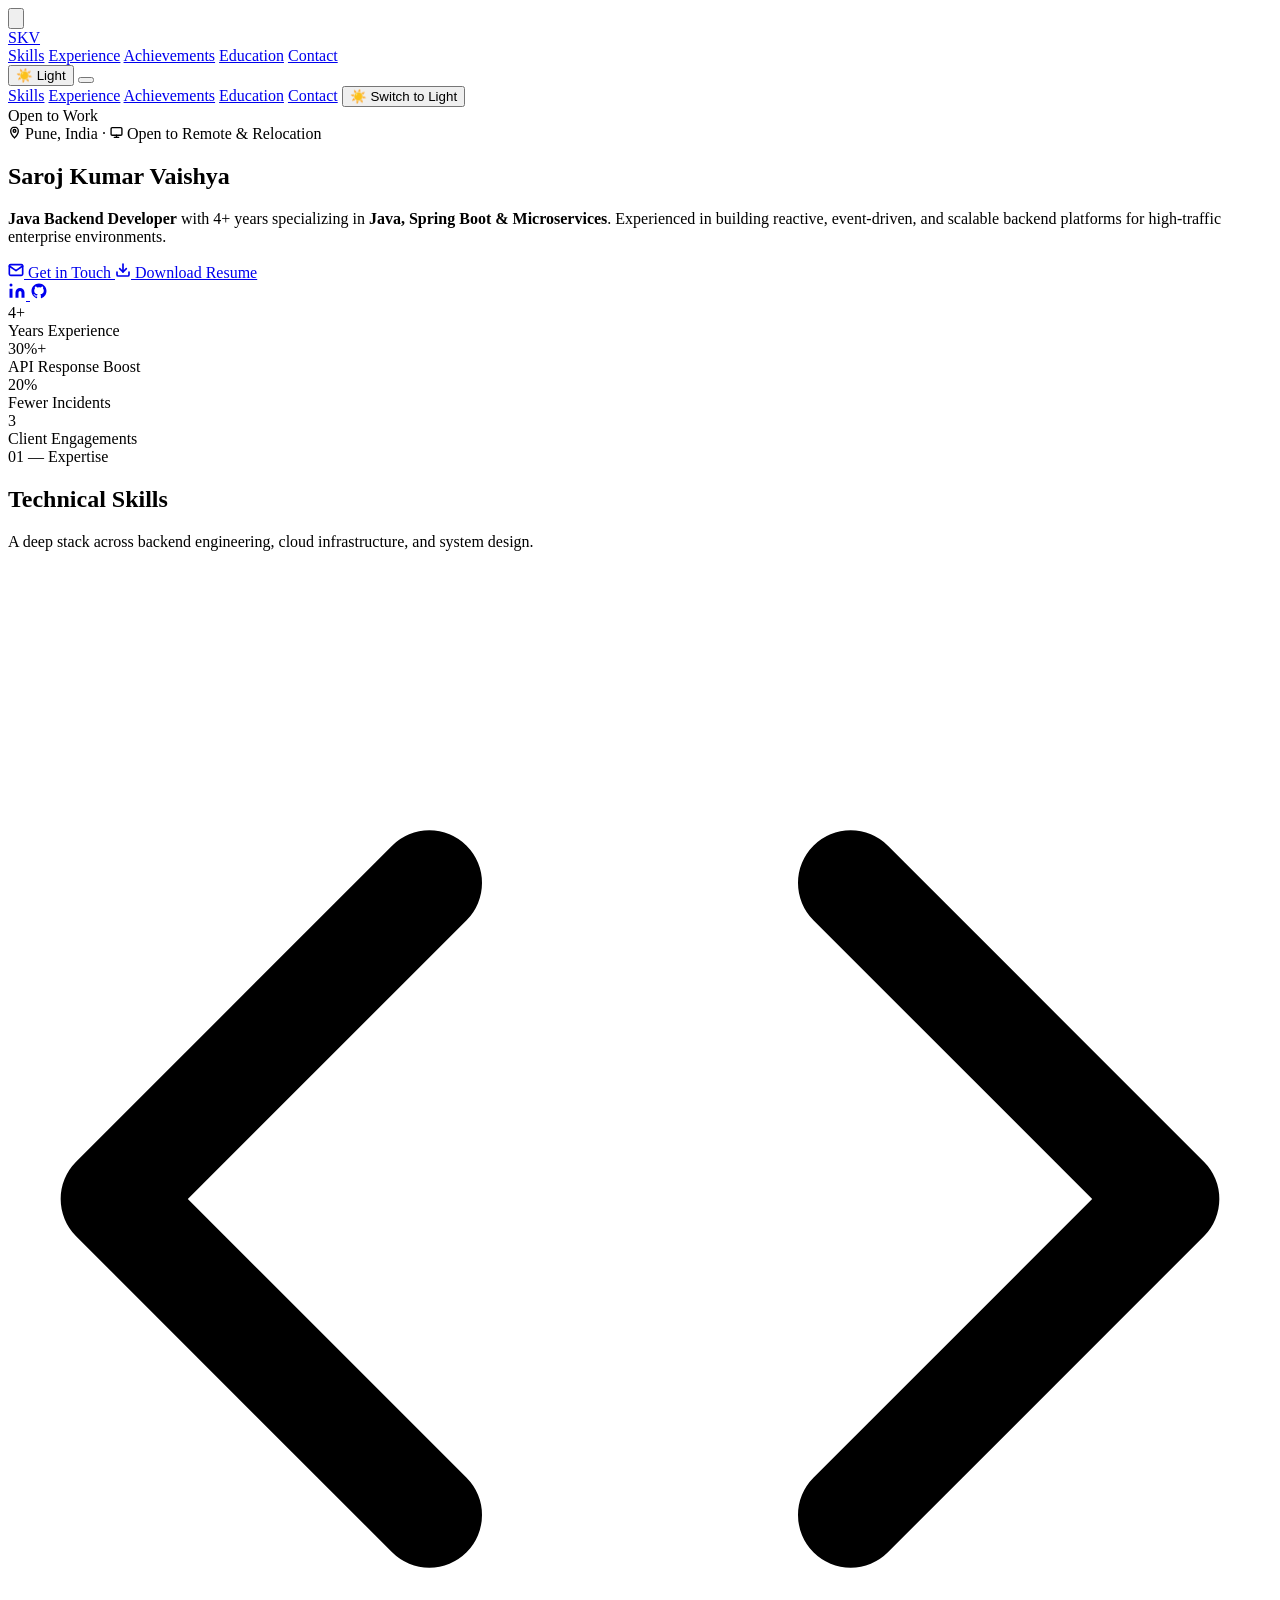
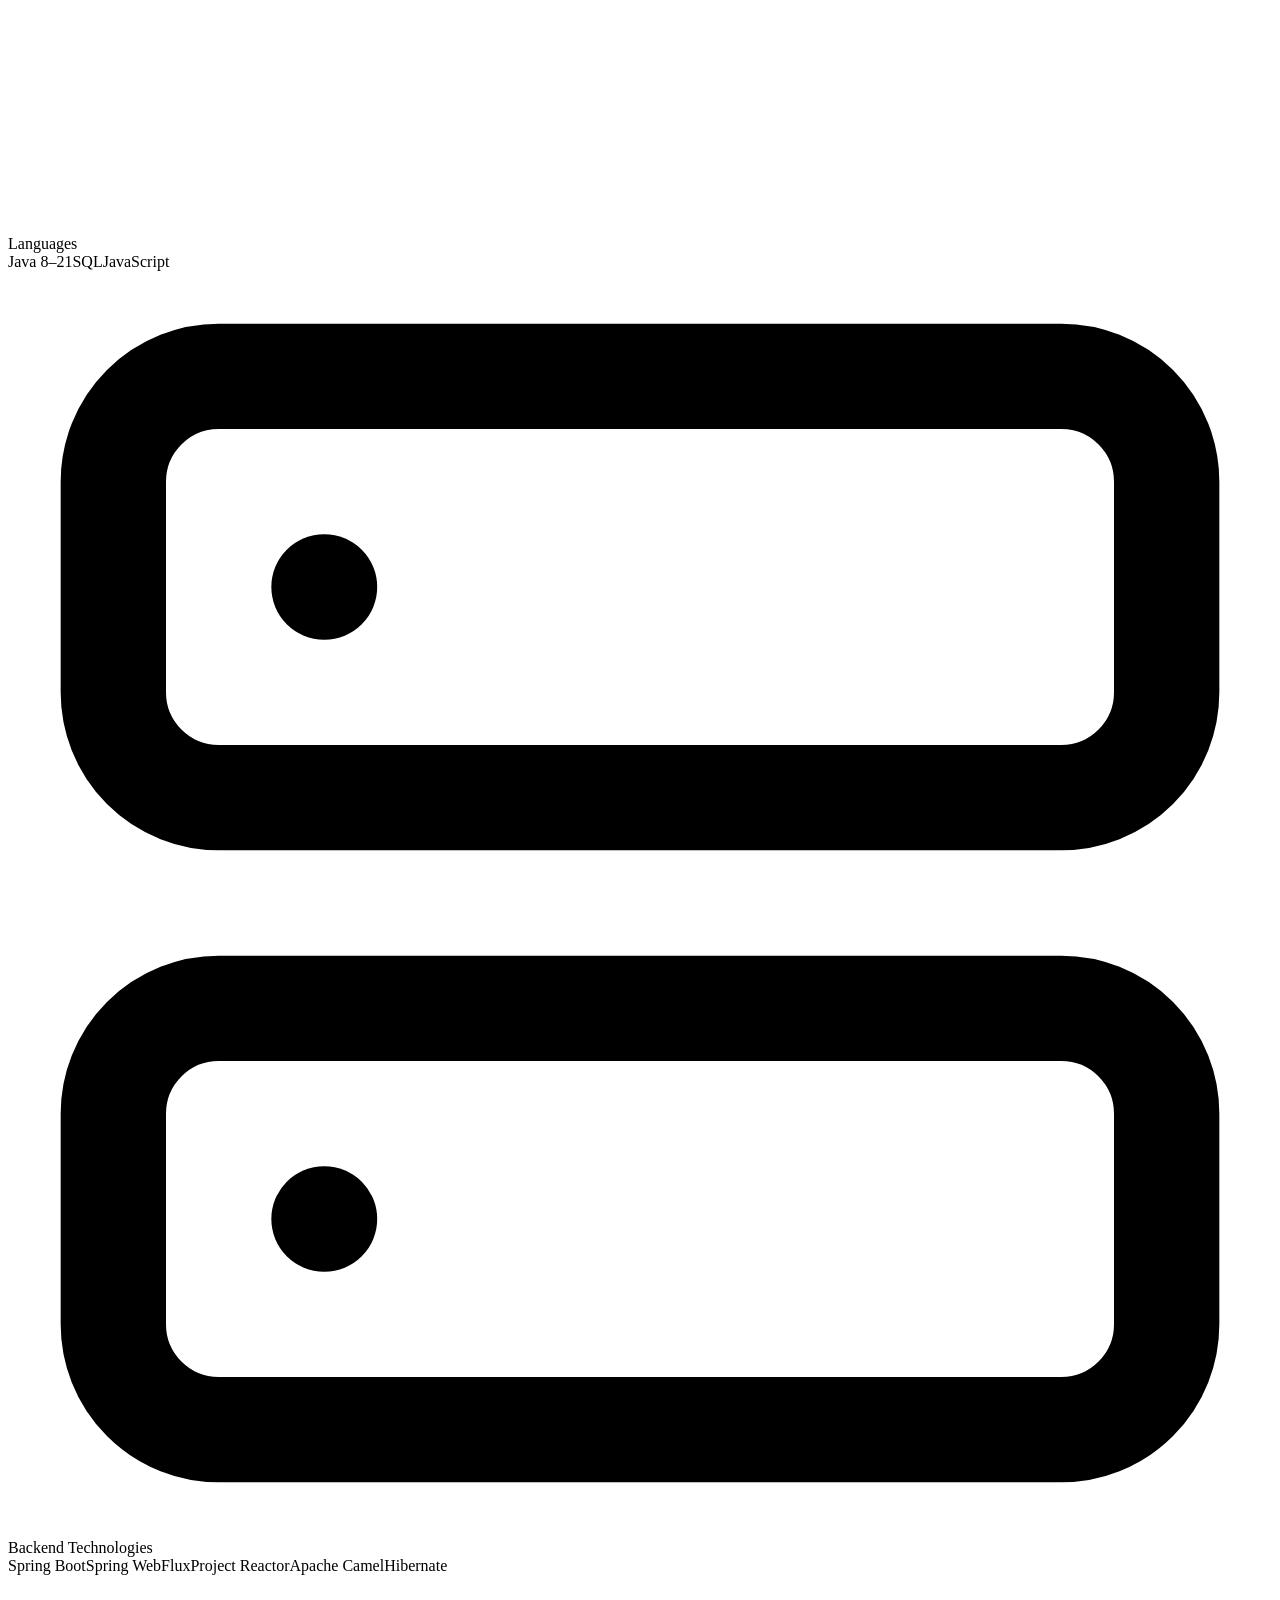
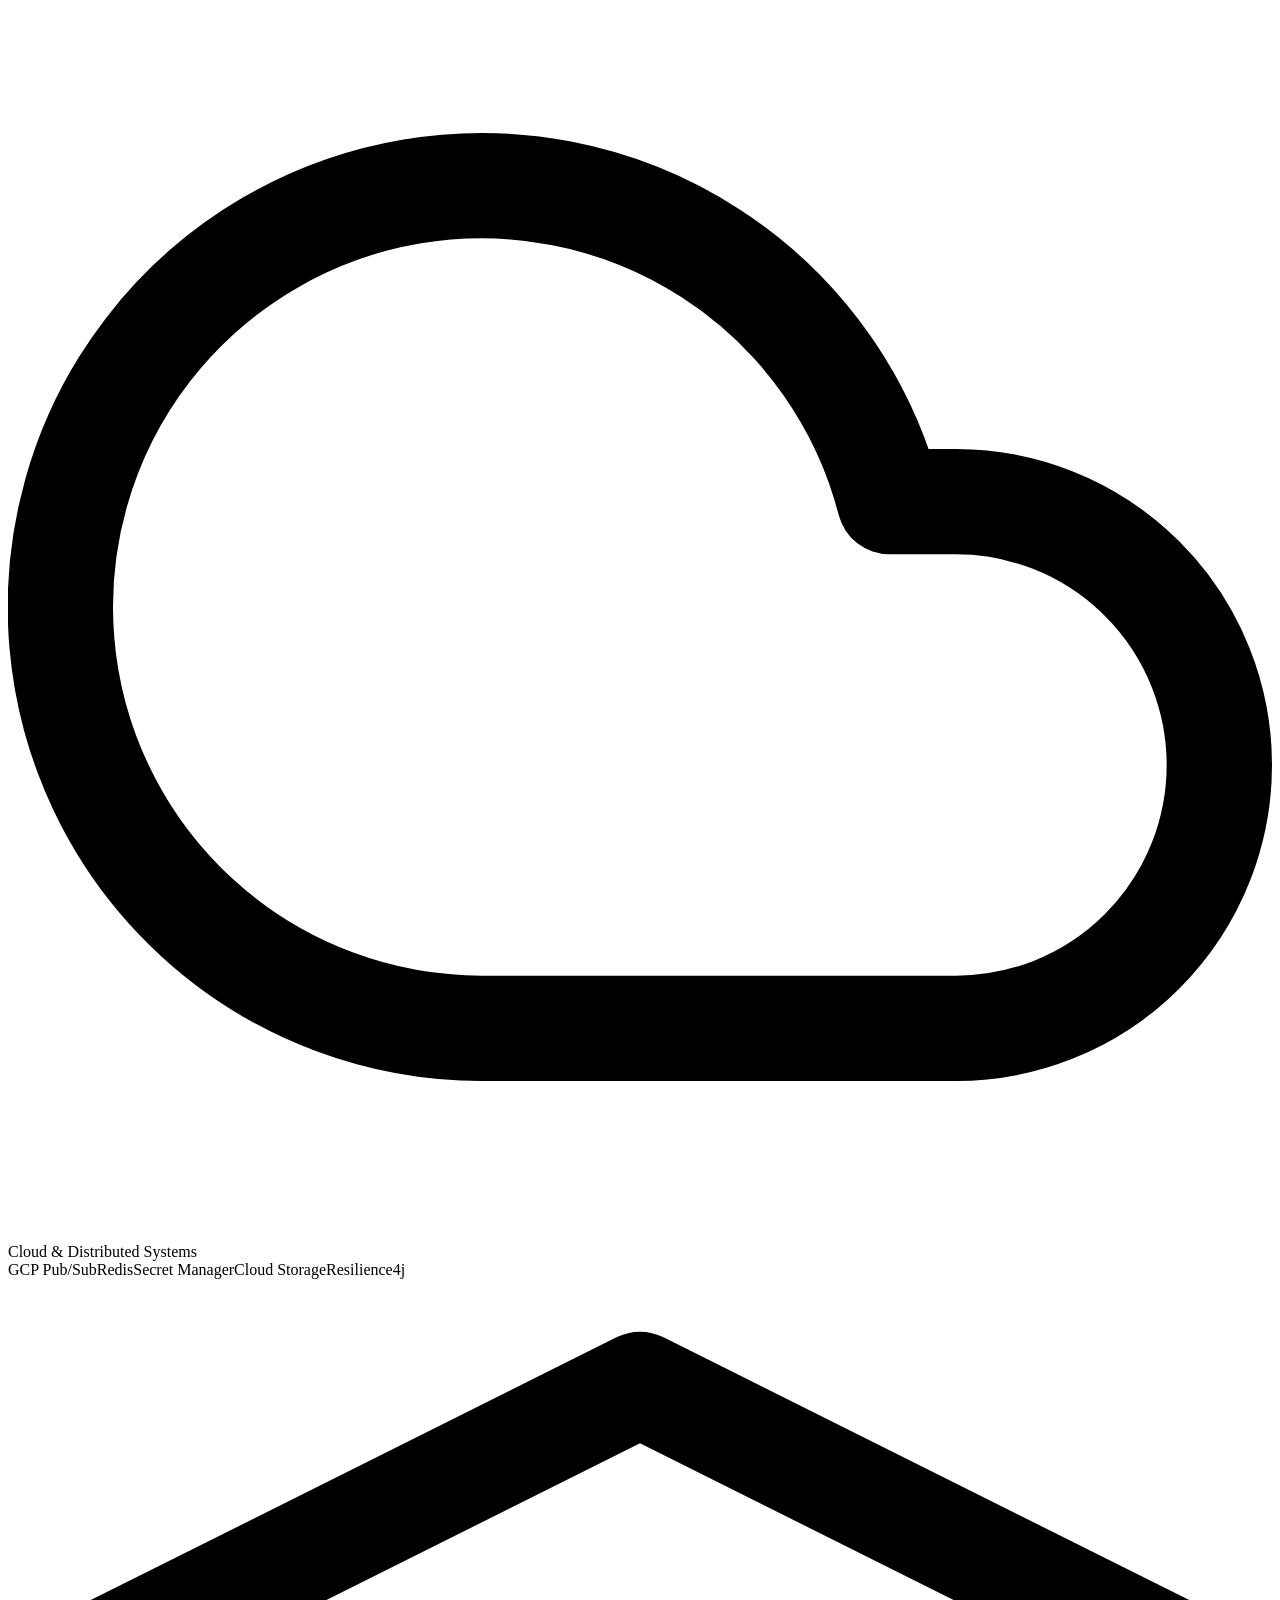
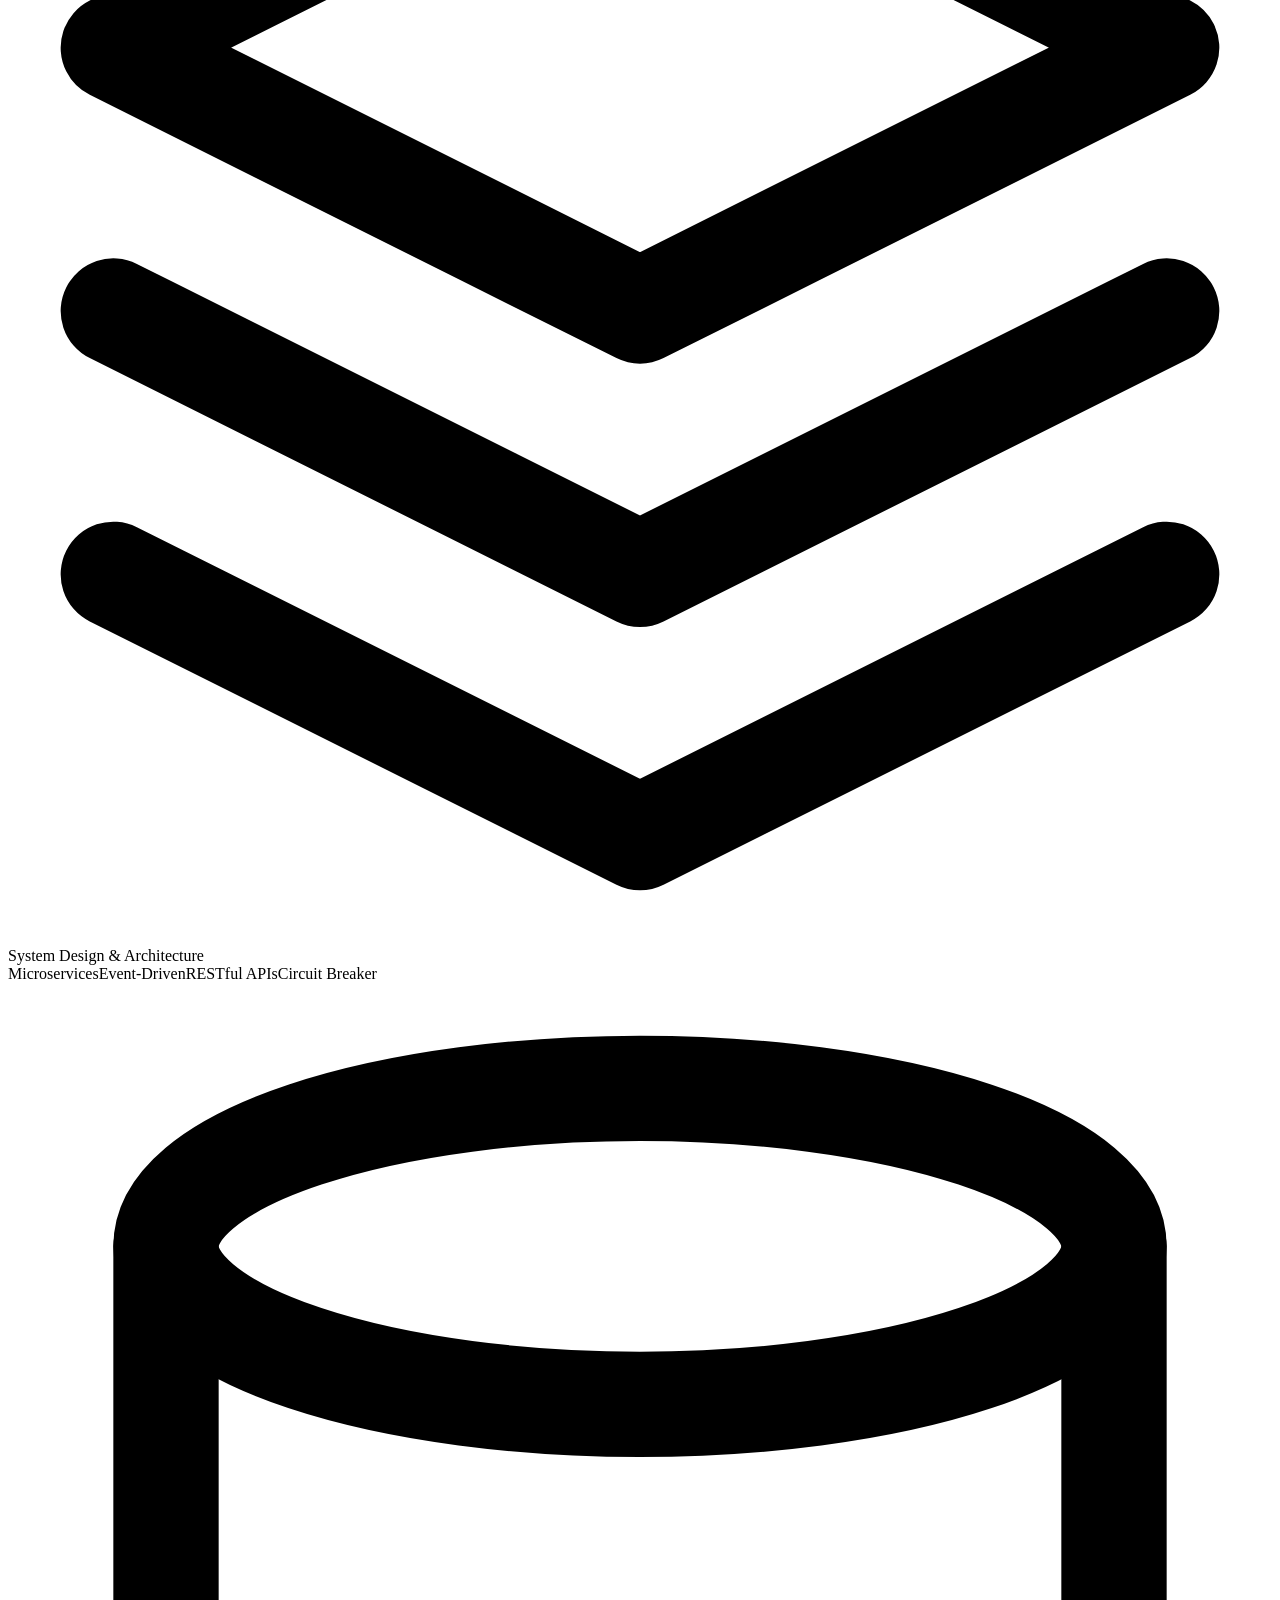
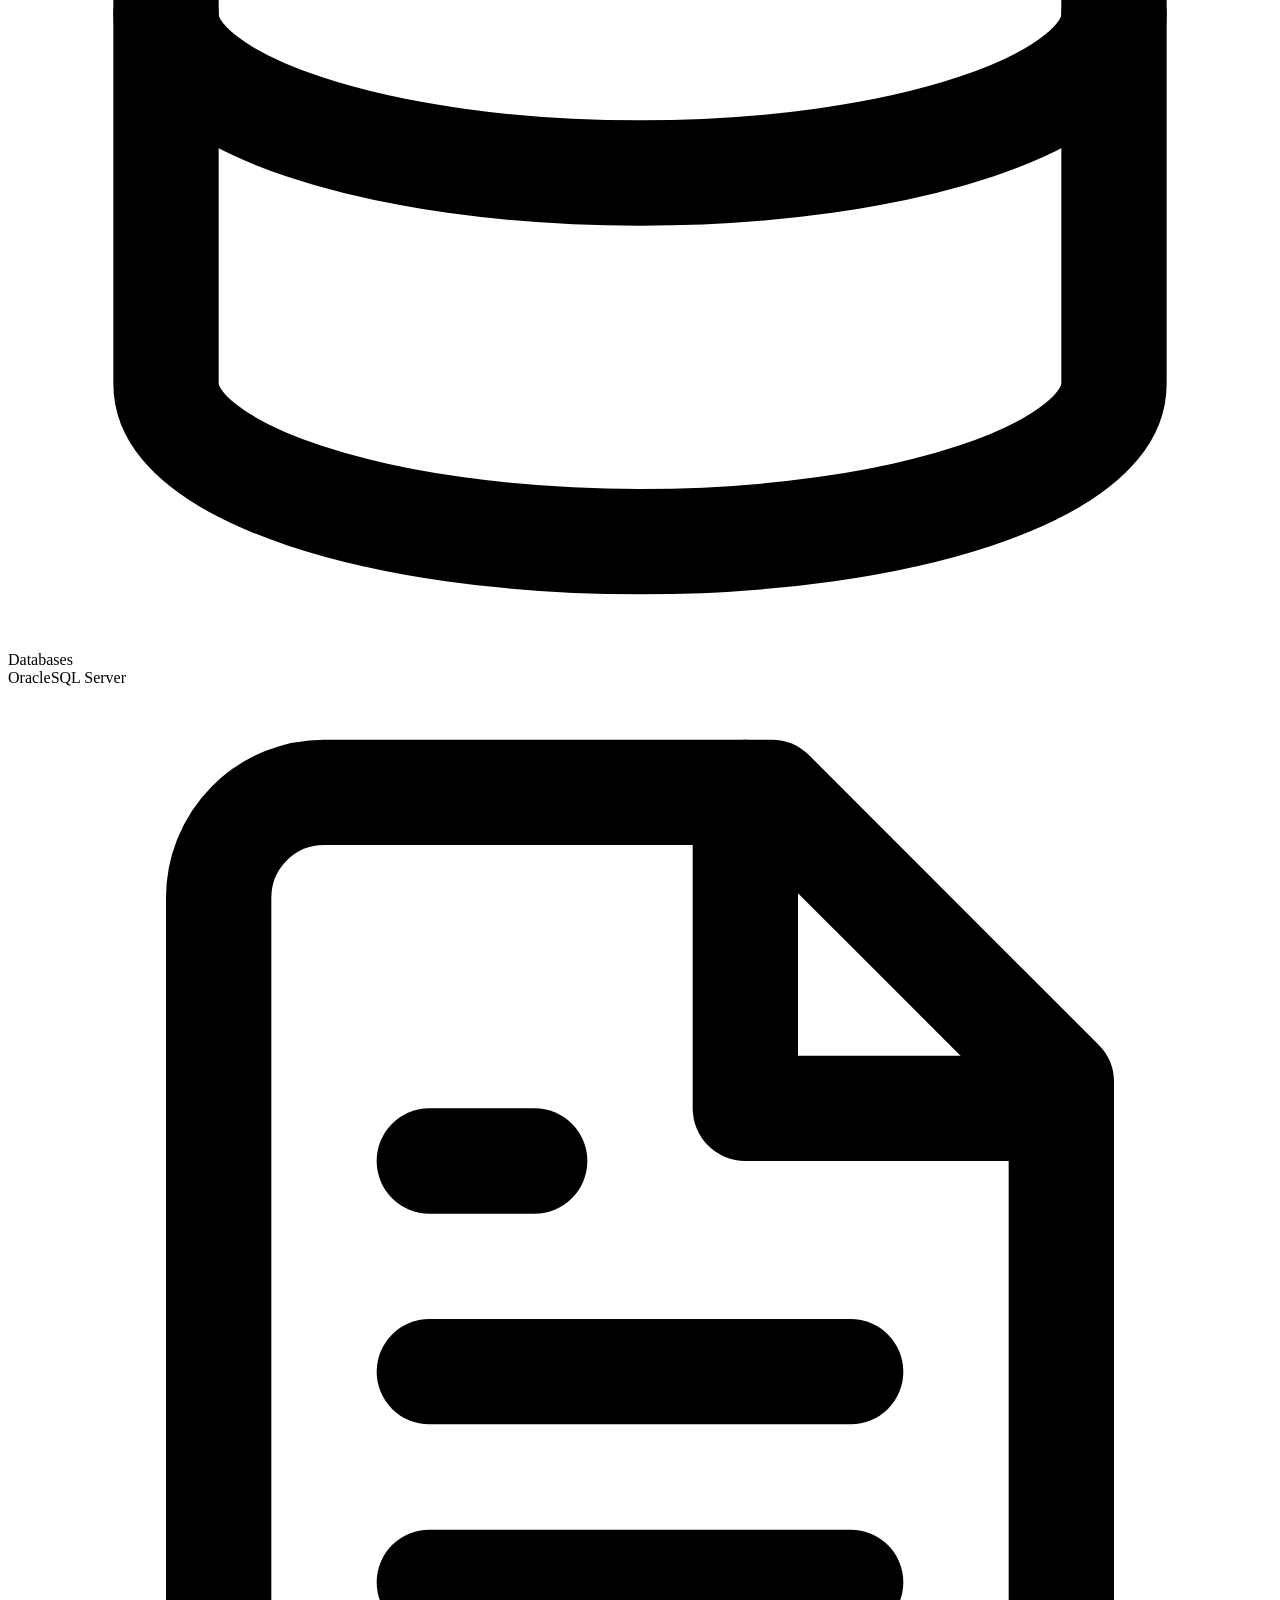
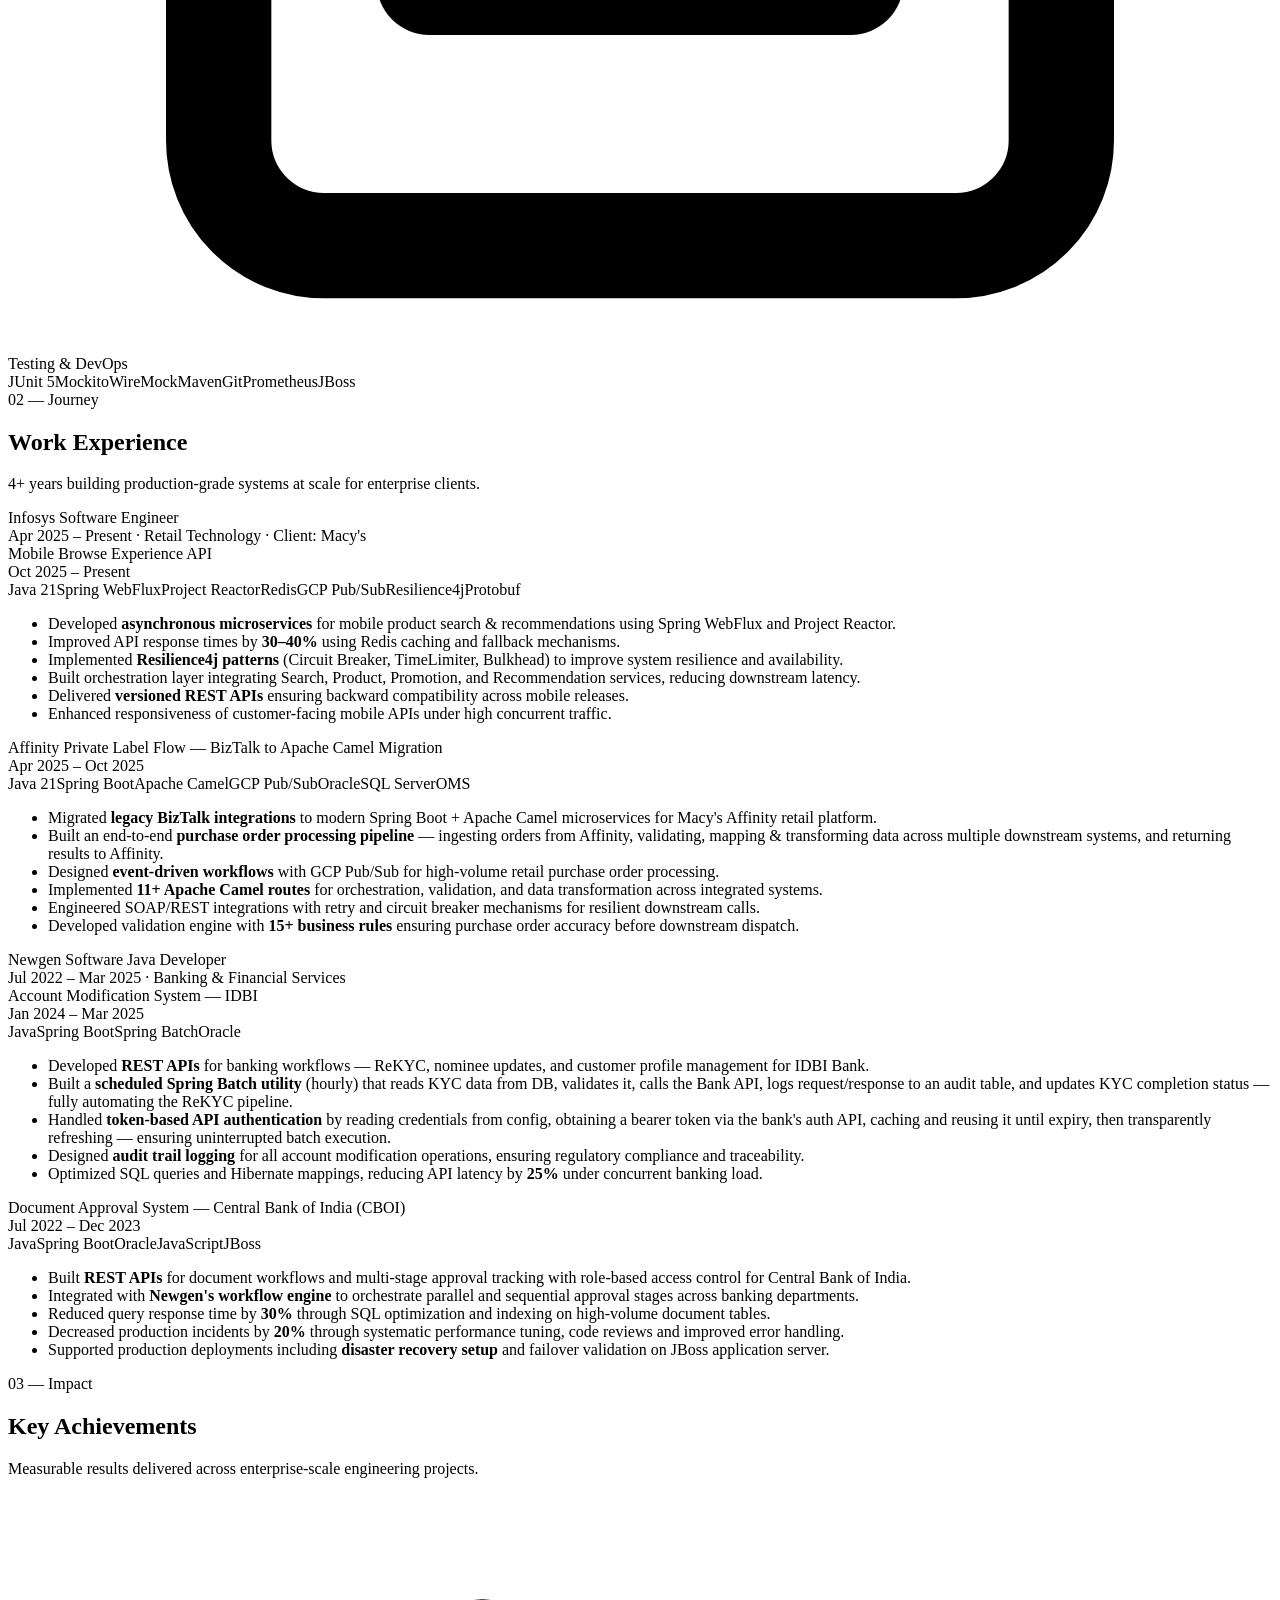
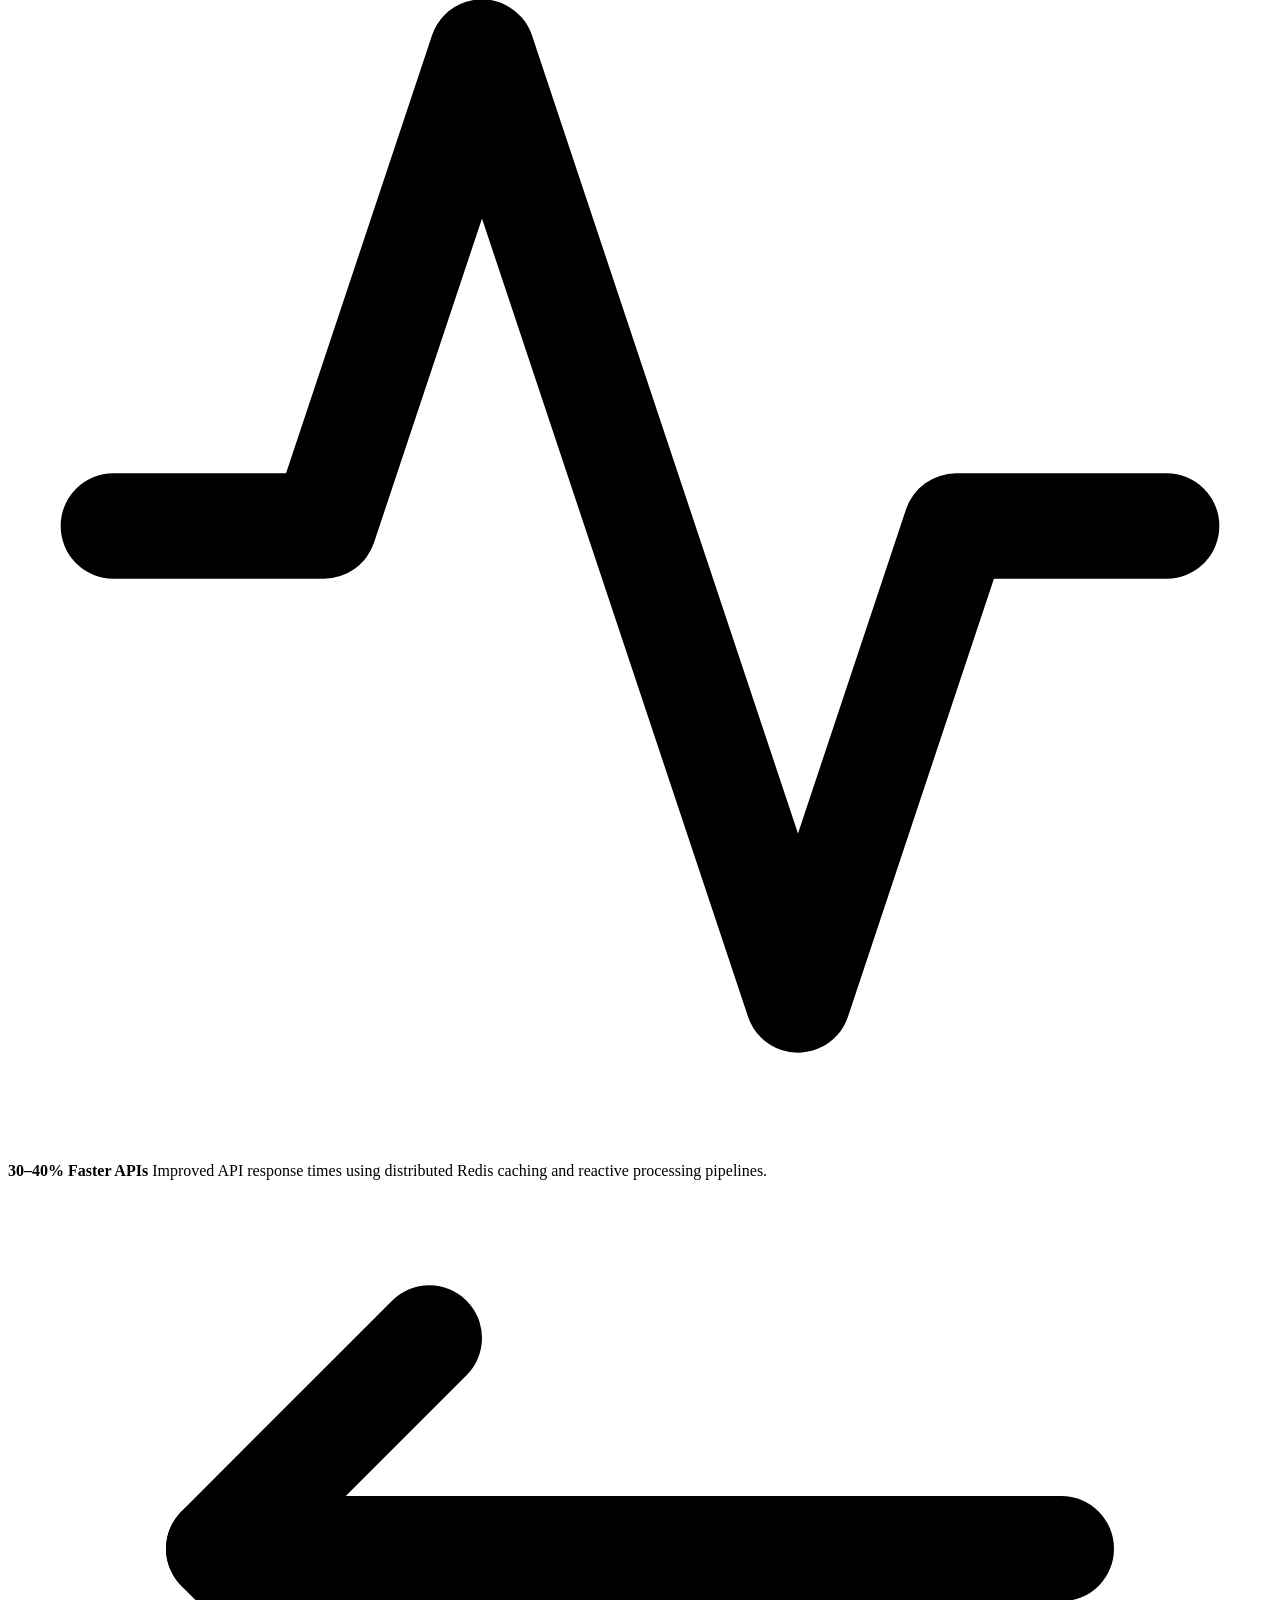
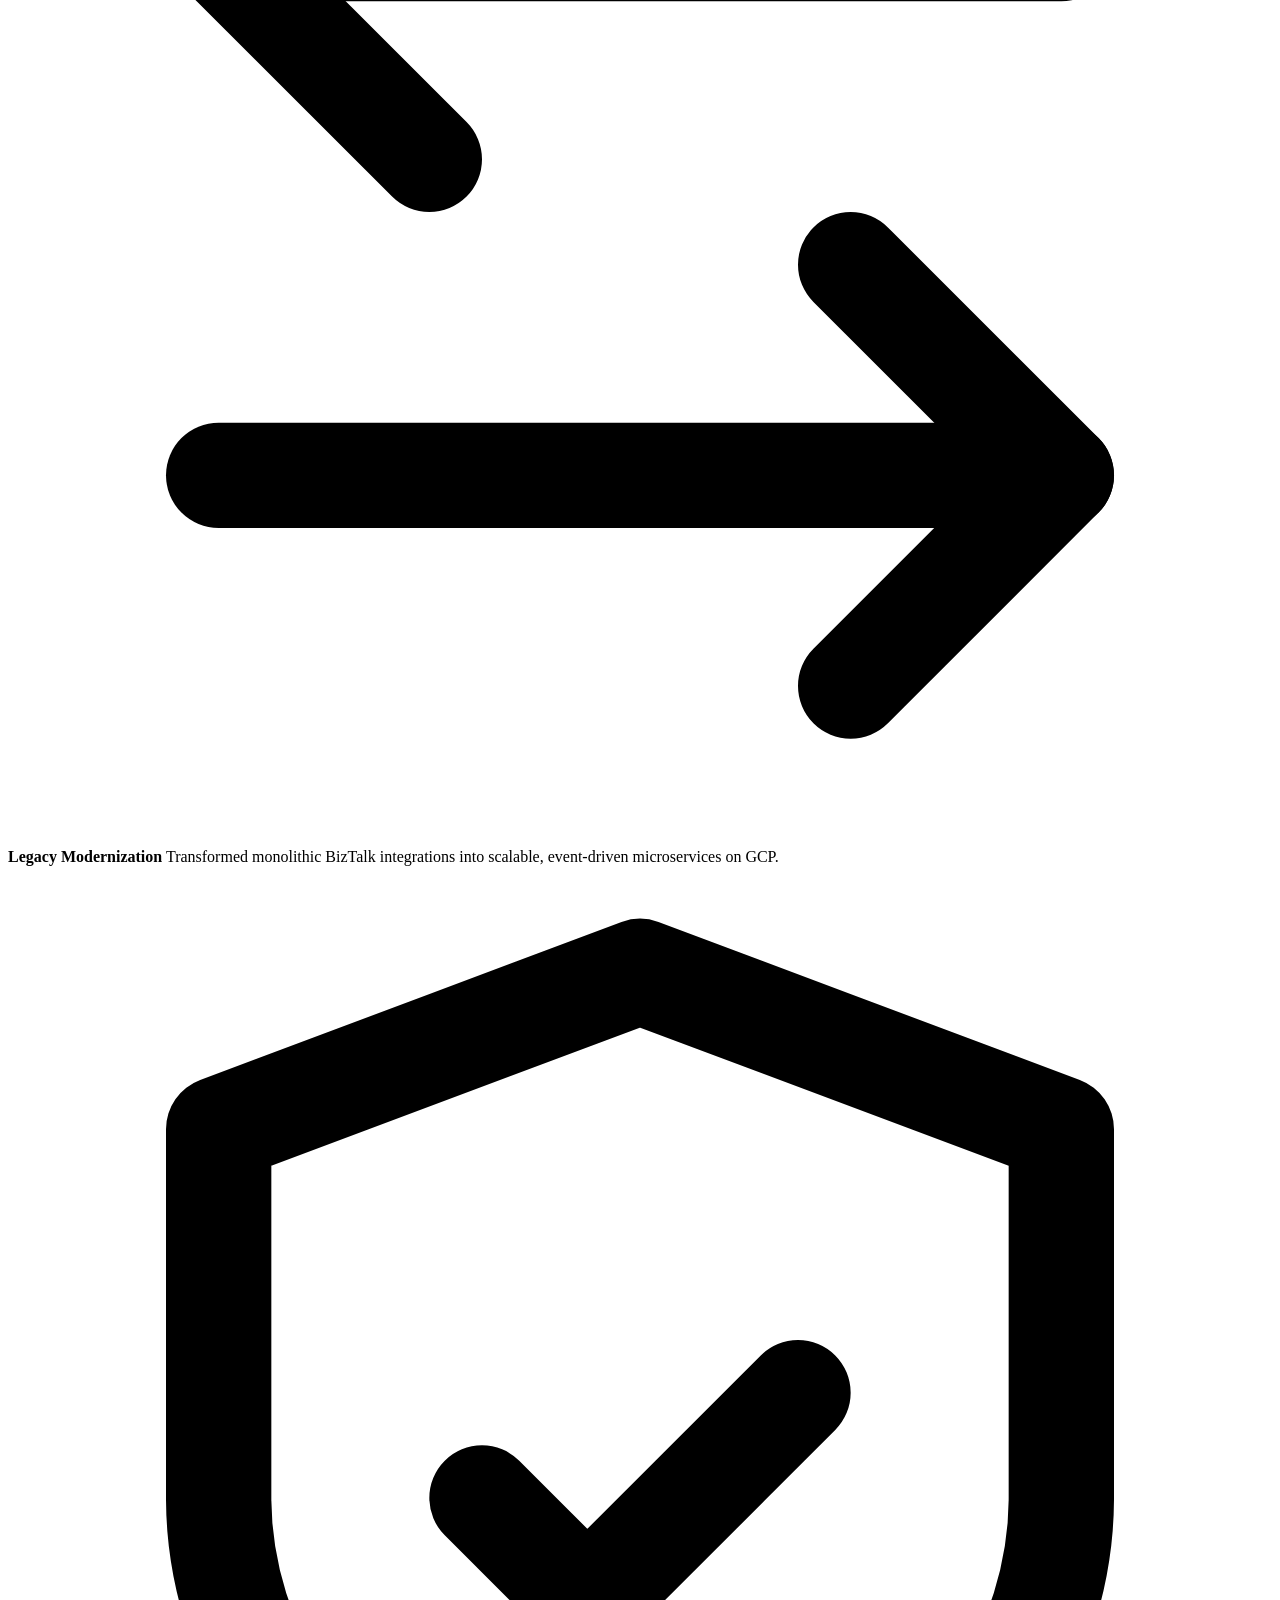
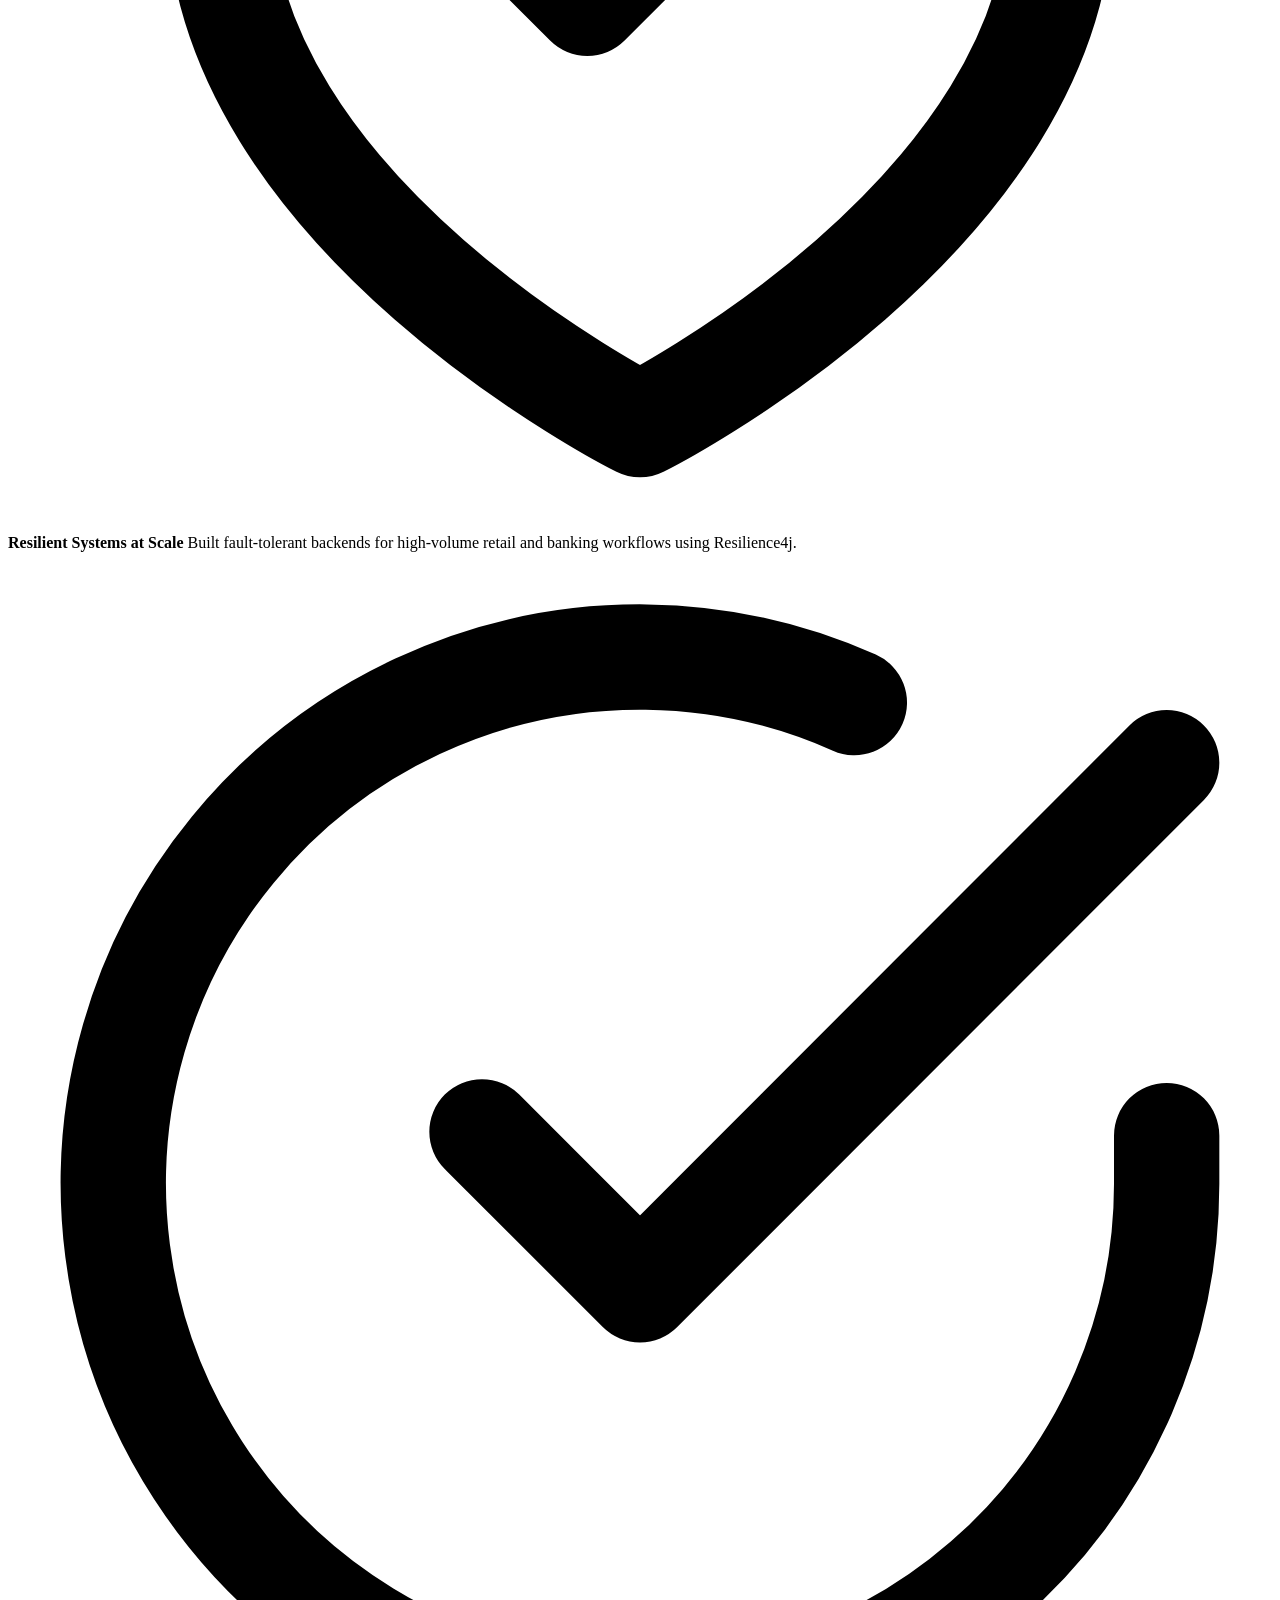
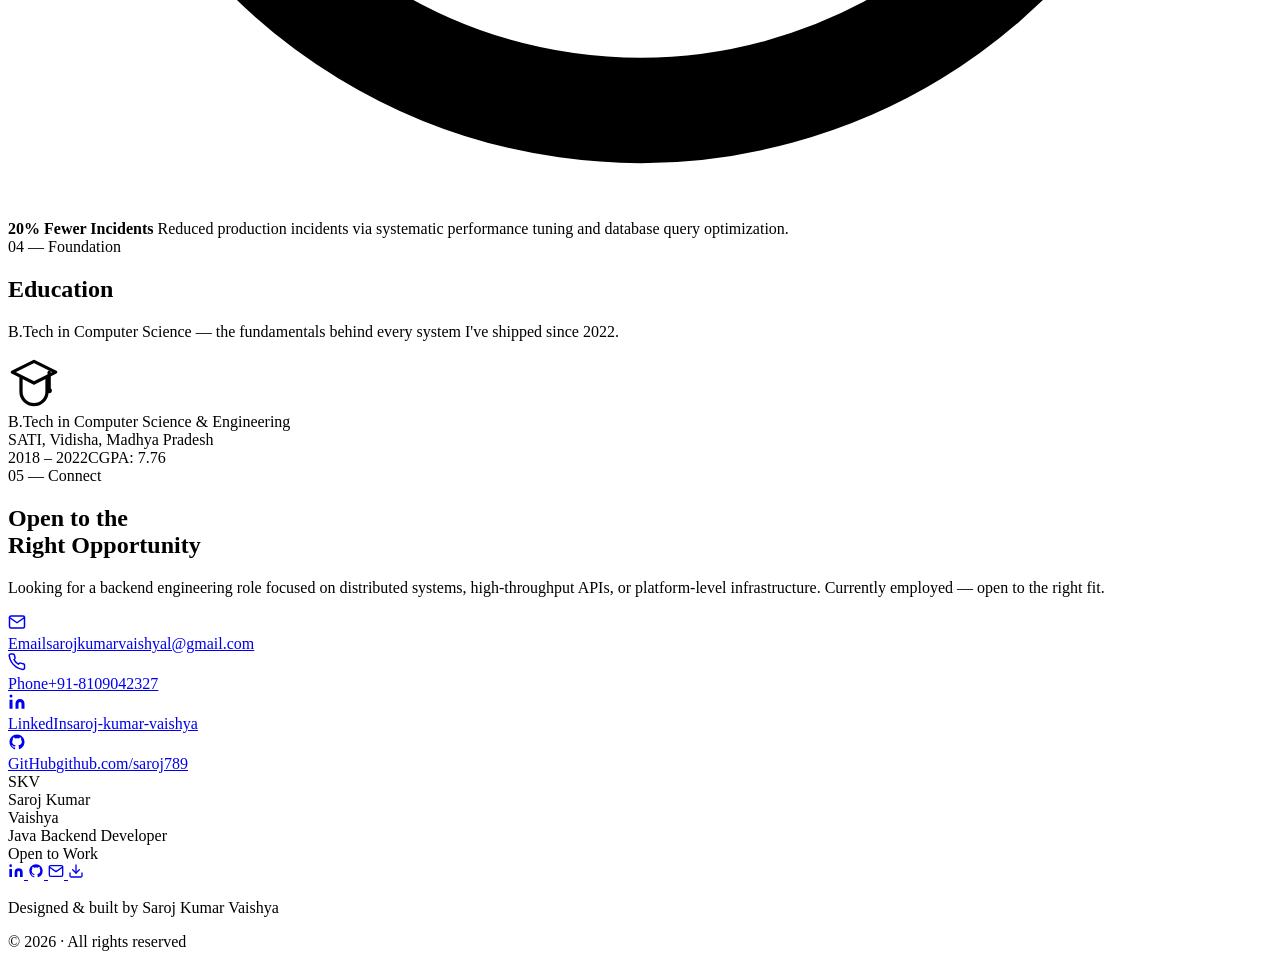
==== index.html @ 51f92cd8 "only required changes" ====
<!DOCTYPE html>
<html lang="en" data-theme="dark">

<head>
  <meta charset="UTF-8">
  <meta name="viewport" content="width=device-width, initial-scale=1.0">
  <title>Saroj Kumar Vaishya | Java Backend Developer — India</title>
  <meta name="description"
    content="Saroj Kumar Vaishya — Java Backend Developer with 4+ years in Java, Spring Boot & Microservices. Experienced in building reactive, event-driven, and scalable backend platforms for enterprise environments.">
  <meta name="author" content="Saroj Kumar Vaishya">
  <meta name="robots" content="index, follow">
  <meta name="keywords"
    content="Java Developer, Spring Boot, Microservices, Backend Engineer, India, Pune, Spring WebFlux, Apache Camel, GCP">
  <meta name="theme-color" content="#6c63ff" media="(prefers-color-scheme: dark)">
  <meta name="theme-color" content="#5b52e8" media="(prefers-color-scheme: light)">
  <link rel="canonical" href="https://saroj789.github.io/portfolio/">
  <!-- Open Graph -->
  <meta property="og:type" content="website">
  <meta property="og:url" content="https://saroj789.github.io/portfolio/">
  <meta property="og:title" content="Saroj Kumar Vaishya | Java Backend Developer">
  <meta property="og:description"
    content="Java Backend Developer with 4+ years in Java, Spring Boot & Microservices. Experienced in building reactive, event-driven, and scalable backend platforms for enterprise environments.">
  <meta property="og:image" content="https://saroj789.github.io/portfolio/og-image.png">
  <meta property="og:image:width" content="1200">
  <meta property="og:image:height" content="630">
  <meta property="og:image:alt" content="Saroj Kumar Vaishya — Java Backend Developer Portfolio">
  <meta property="og:image:type" content="image/png">
  <meta property="og:locale" content="en_US">
  <meta property="og:site_name" content="Saroj Kumar Vaishya">
  <!-- Twitter Card -->
  <meta name="twitter:card" content="summary_large_image">
  <meta name="twitter:title" content="Saroj Kumar Vaishya | Java Backend Developer">
  <meta name="twitter:description"
    content="Java Backend Developer with 4+ years in Java, Spring Boot & Microservices. Experienced in building reactive, event-driven, and scalable backend platforms for enterprise environments.">
  <meta name="twitter:image" content="https://saroj789.github.io/portfolio/og-image.png">
  <meta name="twitter:image:alt" content="Saroj Kumar Vaishya — Java Backend Developer Portfolio">
  <meta name="twitter:creator" content="@BySaroj_X">
  <meta name="twitter:site" content="@BySaroj_X">
  <!-- JSON-LD Structured Data -->
  <script type="application/ld+json">
{
  "@context": "https://schema.org",
  "@type": "Person",
  "name": "Saroj Kumar Vaishya",
  "jobTitle": "Java Backend Developer",
  "description": "Java Backend Developer with 4+ years specializing in Java, Spring Boot & Microservices. Experienced in building reactive, event-driven, and scalable backend platforms for enterprise environments.",
  "url": "https://saroj789.github.io/portfolio/",
  "email": "sarojkumarvaishyal@gmail.com",
  "telephone": "+91-8109042327",
  "address": {
    "@type": "PostalAddress",
    "addressLocality": "Pune",
    "addressRegion": "Maharashtra",
    "addressCountry": "IN"
  },
  "knowsAbout": ["Java", "Spring Boot", "Microservices", "Apache Camel", "GCP", "Redis", "Spring WebFlux"],
  "sameAs": [
    "https://www.linkedin.com/in/saroj-kumar-vaishya/",
    "https://github.com/saroj789"
  ]
}
</script>
  <!-- favicon: drop favicon.ico + favicon.png (32x32) in this folder -->
  <link rel="icon" type="image/x-icon" href="/portfolio/favicon.ico">
  <link rel="icon" type="image/png" sizes="32x32" href="/portfolio/assets/icons/icon-32.png">
  <link rel="apple-touch-icon" sizes="180x180" href="/portfolio/assets/icons/apple-touch-icon.png">
  <link rel="manifest" href="manifest.json">
  <link rel="preconnect" href="https://fonts.googleapis.com">
  <link rel="preconnect" href="https://fonts.gstatic.com" crossorigin>
  <link
    href="https://fonts.googleapis.com/css2?family=Syne:wght@400;500;600;700;800&family=DM+Sans:ital,wght@0,300;0,400;0,500;1,300&display=swap"
    rel="stylesheet" media="print" onload="this.media='all'">
  <noscript>
    <link
      href="https://fonts.googleapis.com/css2?family=Syne:wght@400;500;600;700;800&family=DM+Sans:ital,wght@0,300;0,400;0,500;1,300&display=swap"
      rel="stylesheet">
  </noscript>
  <script>
    (function(){
      var saved = localStorage.getItem('skv-theme');
      var preferred = saved || (window.matchMedia('(prefers-color-scheme: light)').matches ? 'light' : 'dark');
      document.documentElement.setAttribute('data-theme', preferred);
    })();
  </script>
  <link rel="preload" href="/portfolio/assets/css/index.css" as="style">
  <link rel="stylesheet" href="/portfolio/assets/css/index.css">
  <noscript>
    <link rel="stylesheet" href="/portfolio/assets/css/index-noscript.css">
  </noscript>
</head>

<body>

  <!-- SKIP LINK -->
  <a href="#main-content"
    style="position:absolute;left:-9999px;top:auto;width:1px;height:1px;overflow:hidden;z-index:999;background:var(--accent);color:#fff;padding:.5rem 1rem;border-radius:0 0 8px 0;font-size:.9rem;text-decoration:none"
    onfocus="this.style.left='0';this.style.width='auto';this.style.height='auto'"
    onblur="this.style.left='-9999px';this.style.width='1px';this.style.height='1px'">Skip to main content</a>

  <!-- SCROLL PROGRESS -->
  <div id="scroll-progress" aria-hidden="true"></div>

  <!-- BACK TO TOP -->
  <button id="back-to-top" aria-label="Back to top" title="Back to top">
    <svg viewBox="0 0 24 24" fill="none" stroke="currentColor" stroke-width="2.5" stroke-linecap="round"
      stroke-linejoin="round" aria-hidden="true">
      <polyline points="18 15 12 9 6 15" />
    </svg>
  </button>

  <nav id="main-nav" aria-label="Main navigation">
    <a href="#hero" class="nav-logo">SKV</a>
    <div class="nav-right">
      <div class="nav-links">
        <a href="#skills">Skills</a>
        <a href="#experience">Experience</a>
        <a href="#achievements">Achievements</a>
        <a href="#education">Education</a>
        <a href="#contact">Contact</a>
      </div>
      <button class="theme-toggle" type="button" id="themeToggle" aria-label="Switch to Light mode" aria-pressed="true">
        <span class="toggle-icon" id="toggleIcon">☀️</span>
        <span id="toggleLabel">Light</span>
      </button>
      <button class="hamburger" type="button" id="hamburger" aria-label="Toggle mobile menu" aria-expanded="false"
        aria-controls="mobileNav">
        <span></span><span></span><span></span>
      </button>
    </div>
  </nav>

  <!-- MOBILE NAV -->
  <nav class="mobile-nav" id="mobileNav" role="dialog" aria-modal="true" aria-label="Mobile navigation"
    aria-hidden="true">
    <a href="#skills" class="mobile-link">Skills</a>
    <a href="#experience" class="mobile-link">Experience</a>
    <a href="#achievements" class="mobile-link">Achievements</a>
    <a href="#education" class="mobile-link">Education</a>
    <a href="#contact" class="mobile-link">Contact</a>
    <button class="theme-toggle mobile-theme-toggle" type="button" id="themeToggleMobile"
      aria-label="Switch to Light mode" aria-pressed="true">
      <span class="toggle-icon" id="toggleIconMobile">☀️</span>
      <span id="toggleLabelMobile">Switch to Light</span>
    </button>
  </nav>

  <main id="main-content" tabindex="-1">
    <!-- HERO -->
    <section id="hero" class="hero" aria-label="Introduction">
      <div class="hero-grid" aria-hidden="true"></div>
      <div class="orb1 hero-orb" aria-hidden="true"></div>
      <div class="orb2 hero-orb" aria-hidden="true"></div>
      <div class="hero-content container">
        <div class="hero-badges">
          <div class="hero-badge">Open to Work</div>
          <div class="hero-location">
            <span class="loc-phrase">
              <svg width="13" height="13" viewBox="0 0 24 24" fill="none" stroke="currentColor" stroke-width="2.5"
                stroke-linecap="round" stroke-linejoin="round" aria-hidden="true">
                <path d="M12 2C8.13 2 5 5.13 5 9c0 5.25 7 13 7 13s7-7.75 7-13c0-3.87-3.13-7-7-7z" />
                <circle cx="12" cy="9" r="2.5" />
              </svg>
              Pune, India
            </span>
            <span class="loc-sep">·</span>
            <span class="loc-phrase">
              <svg width="13" height="13" viewBox="0 0 24 24" fill="none" stroke="currentColor" stroke-width="2.5"
                stroke-linecap="round" stroke-linejoin="round" aria-hidden="true">
                <rect x="2" y="3" width="20" height="14" rx="2" />
                <path d="M8 21h8M12 17v4" />
              </svg>
              Open to Remote &amp; Relocation
            </span>
          </div>
        </div>
        <h1>
          <span class="name-line1">Saroj Kumar</span>
          <span class="name-line2">Vaishya</span>
        </h1>
        <p class="hero-desc">
          <strong>Java Backend Developer</strong> with 4+ years specializing in
          <strong>Java, Spring Boot &amp; Microservices</strong>. Experienced in building
          reactive, event-driven, and scalable backend platforms for
          high-traffic enterprise environments.
        </p>
        <div class="hero-ctas">
          <a href="mailto:sarojkumarvaishyal@gmail.com" class="btn-primary">
            <svg width="16" height="16" viewBox="0 0 24 24" fill="none" stroke="currentColor" stroke-width="2.5"
              stroke-linecap="round" stroke-linejoin="round" aria-hidden="true">
              <path d="M4 4h16c1.1 0 2 .9 2 2v12c0 1.1-.9 2-2 2H4c-1.1 0-2-.9-2-2V6c0-1.1.9-2 2-2z" />
              <polyline points="22,6 12,13 2,6" />
            </svg>
            Get in Touch
          </a>
          <a href="/portfolio/Saroj_Resume.pdf" download class="btn-resume">
            <svg width="16" height="16" viewBox="0 0 24 24" fill="none" stroke="currentColor" stroke-width="2.5"
              stroke-linecap="round" stroke-linejoin="round" aria-hidden="true">
              <path d="M21 15v4a2 2 0 0 1-2 2H5a2 2 0 0 1-2-2v-4" />
              <polyline points="7 10 12 15 17 10" />
              <line x1="12" y1="15" x2="12" y2="3" />
            </svg>
            Download Resume
          </a>
          <div class="hero-icon-btns">
            <a href="https://www.linkedin.com/in/saroj-kumar-vaishya/" target="_blank" rel="noopener noreferrer"
              class="btn-icon" aria-label="LinkedIn Profile">
              <svg width="18" height="18" viewBox="0 0 24 24" fill="currentColor" aria-hidden="true">
                <path d="M16 8a6 6 0 0 1 6 6v7h-4v-7a2 2 0 0 0-2-2 2 2 0 0 0-2 2v7h-4v-7a6 6 0 0 1 6-6z" />
                <rect x="2" y="9" width="4" height="12" />
                <circle cx="4" cy="4" r="2" />
              </svg>
            </a>
            <a href="https://github.com/saroj789" target="_blank" rel="noopener noreferrer" class="btn-icon"
              aria-label="GitHub Profile">
              <svg width="18" height="18" viewBox="0 0 24 24" fill="currentColor" aria-hidden="true">
                <path
                  d="M12 2C6.477 2 2 6.484 2 12.017c0 4.425 2.865 8.18 6.839 9.504.5.092.682-.217.682-.483 0-.237-.008-.868-.013-1.703-2.782.605-3.369-1.343-3.369-1.343-.454-1.158-1.11-1.466-1.11-1.466-.908-.62.069-.608.069-.608 1.003.07 1.531 1.032 1.531 1.032.892 1.53 2.341 1.088 2.91.832.092-.647.35-1.088.636-1.338-2.22-.253-4.555-1.113-4.555-4.951 0-1.093.39-1.988 1.029-2.688-.103-.253-.446-1.272.098-2.65 0 0 .84-.27 2.75 1.026A9.564 9.564 0 0112 6.844c.85.004 1.705.115 2.504.337 1.909-1.296 2.747-1.027 2.747-1.027.546 1.379.202 2.398.1 2.651.64.7 1.028 1.595 1.028 2.688 0 3.848-2.339 4.695-4.566 4.943.359.309.678.92.678 1.855 0 1.338-.012 2.419-.012 2.747 0 .268.18.58.688.482A10.019 10.019 0 0022 12.017C22 6.484 17.522 2 12 2z" />
              </svg>
            </a>
          </div>
        </div>
        <div class="hero-stats">
          <div class="stat-item">
            <div class="stat-num">4<span>+</span></div>
            <div class="stat-label">Years Experience</div>
          </div>
          <div class="stat-item">
            <div class="stat-num">30<span>%+</span></div>
            <div class="stat-label">API Response Boost</div>
          </div>
          <div class="stat-item">
            <div class="stat-num">20<span>%</span></div>
            <div class="stat-label">Fewer Incidents</div>
          </div>
          <div class="stat-item">
            <div class="stat-num">3</div>
            <div class="stat-label">Client Engagements</div>
          </div>
        </div>
      </div>
    </section>

    <!-- SKILLS -->
    <section id="skills" aria-labelledby="skills-title">
      <div class="container">
        <div class="section-header"><span class="section-tag">01 — Expertise</span>
          <div class="section-line"></div>
        </div>
        <h2 class="section-title" id="skills-title">Technical Skills</h2>
        <p class="section-sub">A deep stack across backend engineering, cloud infrastructure, and system design.</p>
        <div class="skills-wrapper">
          <div class="skill-card fade-up">
            <div class="skill-icon" aria-hidden="true"><svg viewBox="0 0 24 24" fill="none" stroke="currentColor"
                stroke-width="2" stroke-linecap="round" stroke-linejoin="round">
                <polyline points="16 18 22 12 16 6" />
                <polyline points="8 6 2 12 8 18" />
              </svg></div>
            <div class="skill-cat">Languages</div>
            <div class="tags"><span class="tag">Java 8–21</span><span class="tag">SQL</span><span
                class="tag">JavaScript</span></div>
          </div>
          <div class="skill-card fade-up">
            <div class="skill-icon" aria-hidden="true"><svg viewBox="0 0 24 24" fill="none" stroke="currentColor"
                stroke-width="2" stroke-linecap="round" stroke-linejoin="round">
                <rect x="2" y="2" width="20" height="8" rx="2" />
                <rect x="2" y="14" width="20" height="8" rx="2" />
                <line x1="6" y1="6" x2="6.01" y2="6" />
                <line x1="6" y1="18" x2="6.01" y2="18" />
              </svg></div>
            <div class="skill-cat">Backend Technologies</div>
            <div class="tags"><span class="tag">Spring Boot</span><span class="tag">Spring WebFlux</span><span
                class="tag">Project Reactor</span><span class="tag">Apache Camel</span><span
                class="tag">Hibernate</span></div>
          </div>
          <div class="skill-card fade-up">
            <div class="skill-icon" style="color:var(--accent3)" aria-hidden="true"><svg viewBox="0 0 24 24" fill="none"
                stroke="currentColor" stroke-width="2" stroke-linecap="round" stroke-linejoin="round">
                <path d="M18 10h-1.26A8 8 0 1 0 9 20h9a5 5 0 0 0 0-10z" />
              </svg></div>
            <div class="skill-cat">Cloud &amp; Distributed Systems</div>
            <div class="tags"><span class="tag green">GCP Pub/Sub</span><span class="tag green">Redis</span><span
                class="tag green">Secret Manager</span><span class="tag green">Cloud Storage</span><span
                class="tag green">Resilience4j</span></div>
          </div>
          <div class="skill-card fade-up">
            <div class="skill-icon" style="color:var(--gold)" aria-hidden="true"><svg viewBox="0 0 24 24" fill="none"
                stroke="currentColor" stroke-width="2" stroke-linecap="round" stroke-linejoin="round">
                <polygon points="12 2 2 7 12 12 22 7 12 2" />
                <polyline points="2 17 12 22 22 17" />
                <polyline points="2 12 12 17 22 12" />
              </svg></div>
            <div class="skill-cat">System Design &amp; Architecture</div>
            <div class="tags"><span class="tag gold">Microservices</span><span class="tag gold">Event-Driven</span><span
                class="tag gold">RESTful APIs</span><span class="tag gold">Circuit Breaker</span></div>
          </div>
          <div class="skill-card fade-up">
            <div class="skill-icon" aria-hidden="true"><svg viewBox="0 0 24 24" fill="none" stroke="currentColor"
                stroke-width="2" stroke-linecap="round" stroke-linejoin="round">
                <ellipse cx="12" cy="5" rx="9" ry="3" />
                <path d="M21 12c0 1.66-4 3-9 3s-9-1.34-9-3" />
                <path d="M3 5v14c0 1.66 4 3 9 3s9-1.34 9-3V5" />
              </svg></div>
            <div class="skill-cat">Databases</div>
            <div class="tags"><span class="tag">Oracle</span><span class="tag">SQL Server</span></div>
          </div>
          <div class="skill-card fade-up">
            <div class="skill-icon" style="color:var(--accent3)" aria-hidden="true"><svg viewBox="0 0 24 24" fill="none"
                stroke="currentColor" stroke-width="2" stroke-linecap="round" stroke-linejoin="round">
                <path d="M14.5 2H6a2 2 0 0 0-2 2v16a2 2 0 0 0 2 2h12a2 2 0 0 0 2-2V7.5L14.5 2z" />
                <polyline points="14 2 14 8 20 8" />
                <line x1="16" y1="13" x2="8" y2="13" />
                <line x1="16" y1="17" x2="8" y2="17" />
                <line x1="10" y1="9" x2="8" y2="9" />
              </svg></div>
            <div class="skill-cat">Testing &amp; DevOps</div>
            <div class="tags"><span class="tag">JUnit 5</span><span class="tag">Mockito</span><span
                class="tag">WireMock</span><span class="tag">Maven</span><span class="tag">Git</span><span
                class="tag">Prometheus</span><span class="tag">JBoss</span></div>
          </div>
        </div>
      </div>
    </section>

    <!-- EXPERIENCE -->
    <section id="experience" aria-labelledby="experience-title">
      <div class="container">
        <div class="section-header"><span class="section-tag">02 — Journey</span>
          <div class="section-line"></div>
        </div>
        <h2 class="section-title" id="experience-title">Work Experience</h2>
        <p class="section-sub">4+ years building production-grade systems at scale for enterprise clients.</p>
        <div class="exp-timeline">

          <div class="exp-block fade-up">
            <div class="exp-company-row">
              <span class="exp-company">Infosys</span>
              <span class="exp-company-tag">Software Engineer</span>
            </div>
            <div class="exp-client"><time datetime="2025-04">Apr 2025</time> – Present · Retail Technology · Client:
              Macy's</div>
            <div class="exp-projects">
              <div class="project-card">
                <div class="proj-head">
                  <div class="proj-title">Mobile Browse Experience API</div>
                  <div class="proj-period"><time datetime="2025-10">Oct 2025</time> – Present</div>
                </div>
                <div class="proj-stack">
                  <span class="stack-pill">Java 21</span><span class="stack-pill">Spring WebFlux</span><span
                    class="stack-pill">Project Reactor</span><span class="stack-pill">Redis</span><span
                    class="stack-pill">GCP Pub/Sub</span><span class="stack-pill">Resilience4j</span><span
                    class="stack-pill">Protobuf</span>
                </div>
                <ul class="proj-bullets">
                  <li>Developed <strong>asynchronous microservices</strong> for mobile product search &amp;
                    recommendations using Spring WebFlux and Project Reactor.</li>
                  <li>Improved API response times by <strong>30–40%</strong> using Redis caching and fallback
                    mechanisms.</li>
                  <li>Implemented <strong>Resilience4j patterns</strong> (Circuit Breaker, TimeLimiter, Bulkhead) to
                    improve system resilience and availability.</li>
                  <li>Built orchestration layer integrating Search, Product, Promotion, and Recommendation services,
                    reducing downstream latency.</li>
                  <li>Delivered <strong>versioned REST APIs</strong> ensuring backward compatibility across mobile
                    releases.</li>
                  <li>Enhanced responsiveness of customer-facing mobile APIs under high concurrent traffic.</li>
                </ul>
              </div>
              <div class="project-card">
                <div class="proj-head">
                  <div class="proj-title">Affinity Private Label Flow — BizTalk to Apache Camel Migration</div>
                  <div class="proj-period"><time datetime="2025-04">Apr 2025</time> – <time datetime="2025-10">Oct
                      2025</time></div>
                </div>
                <div class="proj-stack">
                  <span class="stack-pill">Java 21</span><span class="stack-pill">Spring Boot</span><span
                    class="stack-pill">Apache Camel</span><span class="stack-pill">GCP Pub/Sub</span><span
                    class="stack-pill">Oracle</span><span class="stack-pill">SQL Server</span><span
                    class="stack-pill">OMS</span>
                </div>
                <ul class="proj-bullets">
                  <li>Migrated <strong>legacy BizTalk integrations</strong> to modern Spring Boot + Apache Camel
                    microservices for Macy's Affinity retail platform.</li>
                  <li>Built an end-to-end <strong>purchase order processing pipeline</strong> — ingesting orders from
                    Affinity, validating, mapping &amp; transforming data across multiple downstream systems, and
                    returning results to Affinity.</li>
                  <li>Designed <strong>event-driven workflows</strong> with GCP Pub/Sub for high-volume retail purchase
                    order processing.</li>
                  <li>Implemented <strong>11+ Apache Camel routes</strong> for orchestration, validation, and data
                    transformation across integrated systems.</li>
                  <li>Engineered SOAP/REST integrations with retry and circuit breaker mechanisms for resilient
                    downstream calls.</li>
                  <li>Developed validation engine with <strong>15+ business rules</strong> ensuring purchase order
                    accuracy before downstream dispatch.</li>
                </ul>
              </div>
            </div>
          </div>

          <div class="exp-block fade-up">
            <div class="exp-company-row">
              <span class="exp-company">Newgen Software</span>
              <span class="exp-company-tag">Java Developer</span>
            </div>
            <div class="exp-client"><time datetime="2022-07">Jul 2022</time> – <time datetime="2025-03">Mar 2025</time>
              · Banking &amp; Financial Services</div>
            <div class="exp-projects">
              <div class="project-card">
                <div class="proj-head">
                  <div class="proj-title">Account Modification System — IDBI</div>
                  <div class="proj-period"><time datetime="2024-01">Jan 2024</time> – <time datetime="2025-03">Mar
                      2025</time></div>
                </div>
                <div class="proj-stack">
                  <span class="stack-pill">Java</span><span class="stack-pill">Spring Boot</span><span
                    class="stack-pill">Spring Batch</span><span class="stack-pill">Oracle</span>
                </div>
                <ul class="proj-bullets">
                  <li>Developed <strong>REST APIs</strong> for banking workflows — ReKYC, nominee updates, and customer
                    profile management for IDBI Bank.</li>
                  <li>Built a <strong>scheduled Spring Batch utility</strong> (hourly) that reads KYC data from DB,
                    validates it, calls the Bank API, logs request/response to an audit table, and updates KYC
                    completion status — fully automating the ReKYC pipeline.</li>
                  <li>Handled <strong>token-based API authentication</strong> by reading credentials from config,
                    obtaining a bearer token via the bank's auth API, caching and reusing it until expiry, then
                    transparently refreshing — ensuring uninterrupted batch execution.</li>
                  <li>Designed <strong>audit trail logging</strong> for all account modification operations, ensuring
                    regulatory compliance and traceability.</li>
                  <li>Optimized SQL queries and Hibernate mappings, reducing API latency by <strong>25%</strong> under
                    concurrent banking load.</li>
                </ul>
              </div>
              <div class="project-card">
                <div class="proj-head">
                  <div class="proj-title">Document Approval System — Central Bank of India (CBOI)</div>
                  <div class="proj-period"><time datetime="2022-07">Jul 2022</time> – <time datetime="2023-12">Dec
                      2023</time></div>
                </div>
                <div class="proj-stack">
                  <span class="stack-pill">Java</span><span class="stack-pill">Spring Boot</span><span
                    class="stack-pill">Oracle</span><span class="stack-pill">JavaScript</span><span
                    class="stack-pill">JBoss</span>
                </div>
                <ul class="proj-bullets">
                  <li>Built <strong>REST APIs</strong> for document workflows and multi-stage approval tracking with
                    role-based access control for Central Bank of India.</li>
                  <li>Integrated with <strong>Newgen's workflow engine</strong> to orchestrate parallel and sequential
                    approval stages across banking departments.</li>
                  <li>Reduced query response time by <strong>30%</strong> through SQL optimization and indexing on
                    high-volume document tables.</li>
                  <li>Decreased production incidents by <strong>20%</strong> through systematic performance tuning, code
                    reviews and improved error handling.</li>
                  <li>Supported production deployments including <strong>disaster recovery setup</strong> and failover
                    validation on JBoss application server.</li>
                </ul>
              </div>
            </div>
          </div>

        </div>
      </div>
    </section>

    <!-- ACHIEVEMENTS -->
    <section id="achievements" aria-labelledby="achievements-title">
      <div class="container">
        <div class="section-header"><span class="section-tag">03 — Impact</span>
          <div class="section-line"></div>
        </div>
        <h2 class="section-title" id="achievements-title">Key Achievements</h2>
        <p class="section-sub">Measurable results delivered across enterprise-scale engineering projects.</p>
        <div class="ach-grid">
          <div class="ach-card fade-up">
            <div class="ach-icon" aria-hidden="true">
              <svg viewBox="0 0 24 24" fill="none" stroke="currentColor" stroke-width="2" stroke-linecap="round"
                stroke-linejoin="round">
                <polyline points="22 12 18 12 15 21 9 3 6 12 2 12" />
              </svg>
            </div>
            <div class="ach-text"><strong>30–40% Faster APIs</strong> Improved API response times using distributed
              Redis caching and reactive processing pipelines.</div>
          </div>
          <div class="ach-card fade-up">
            <div class="ach-icon" aria-hidden="true">
              <svg viewBox="0 0 24 24" fill="none" stroke="currentColor" stroke-width="2" stroke-linecap="round"
                stroke-linejoin="round">
                <path d="M8 3 4 7l4 4" />
                <path d="M4 7h16" />
                <path d="m16 21 4-4-4-4" />
                <path d="M20 17H4" />
              </svg>
            </div>
            <div class="ach-text"><strong>Legacy Modernization</strong> Transformed monolithic BizTalk integrations into
              scalable, event-driven microservices on GCP.</div>
          </div>
          <div class="ach-card fade-up">
            <div class="ach-icon" aria-hidden="true">
              <svg viewBox="0 0 24 24" fill="none" stroke="currentColor" stroke-width="2" stroke-linecap="round"
                stroke-linejoin="round">
                <path d="M12 22s8-4 8-10V5l-8-3-8 3v7c0 6 8 10 8 10z" />
                <polyline points="9 12 11 14 15 10" />
              </svg>
            </div>
            <div class="ach-text"><strong>Resilient Systems at Scale</strong> Built fault-tolerant backends for
              high-volume retail and banking workflows using Resilience4j.</div>
          </div>
          <div class="ach-card fade-up">
            <div class="ach-icon" aria-hidden="true">
              <svg viewBox="0 0 24 24" fill="none" stroke="currentColor" stroke-width="2" stroke-linecap="round"
                stroke-linejoin="round">
                <path d="M22 11.08V12a10 10 0 1 1-5.93-9.14" />
                <polyline points="22 4 12 14.01 9 11.01" />
              </svg>
            </div>
            <div class="ach-text"><strong>20% Fewer Incidents</strong> Reduced production incidents via systematic
              performance tuning and database query optimization.</div>
          </div>
        </div>
      </div>
    </section>

    <!-- EDUCATION -->
    <section id="education" aria-labelledby="education-title">
      <div class="container">
        <div class="section-header"><span class="section-tag">04 — Foundation</span>
          <div class="section-line"></div>
        </div>
        <h2 class="section-title" id="education-title">Education</h2>
        <p class="section-sub">B.Tech in Computer Science — the fundamentals behind every system I've shipped since
          2022.</p>
        <div class="edu-card fade-up">
          <div class="edu-icon" aria-hidden="true">
            <svg width="52" height="52" viewBox="0 0 24 24" fill="none" stroke="currentColor" stroke-width="1.5"
              stroke-linecap="round" stroke-linejoin="round">
              <path d="M12 2L2 7l10 5 10-5-10-5z" />
              <path d="M6 9.5V16a6 6 0 0 0 12 0V9.5" />
              <line x1="19" y1="7" x2="19" y2="15" />
              <circle cx="19" cy="15.5" r="1.25" fill="currentColor" stroke="none" />
            </svg>
          </div>
          <div class="edu-info">
            <div class="edu-degree">B.Tech in Computer Science &amp; Engineering</div>
            <div class="edu-inst">SATI, Vidisha, Madhya Pradesh</div>
            <div class="edu-meta"><span class="edu-pill"><time datetime="2018">2018</time> – <time
                  datetime="2022">2022</time></span><span class="edu-pill">CGPA: 7.76</span></div>
          </div>
        </div>
      </div>
    </section>

    <!-- CONTACT -->
    <section id="contact" aria-labelledby="contact-title">
      <div class="container">
        <div class="contact-grid">
          <div>
            <div class="section-header"><span class="section-tag">05 — Connect</span>
              <div class="section-line"></div>
            </div>
            <h2 class="contact-headline" id="contact-title">Open to the<br><span>Right Opportunity</span></h2>
            <p class="contact-sub">Looking for a backend engineering role focused on distributed systems,
              high-throughput APIs, or platform-level infrastructure. Currently employed — open to the right fit.</p>
            <div class="contact-links">
              <a href="mailto:sarojkumarvaishyal@gmail.com" class="contact-item">
                <div class="contact-item-icon ci-email" aria-hidden="true">
                  <svg width="18" height="18" viewBox="0 0 24 24" fill="none" stroke="currentColor" stroke-width="2"
                    stroke-linecap="round" stroke-linejoin="round">
                    <path d="M4 4h16c1.1 0 2 .9 2 2v12c0 1.1-.9 2-2 2H4c-1.1 0-2-.9-2-2V6c0-1.1.9-2 2-2z" />
                    <polyline points="22,6 12,13 2,6" />
                  </svg>
                </div>
                <div><span class="contact-item-label">Email</span><span
                    class="contact-item-val">sarojkumarvaishyal@gmail.com</span></div>
              </a>
              <a href="tel:+918109042327" class="contact-item">
                <div class="contact-item-icon ci-phone" aria-hidden="true">
                  <svg width="18" height="18" viewBox="0 0 24 24" fill="none" stroke="currentColor" stroke-width="2"
                    stroke-linecap="round" stroke-linejoin="round">
                    <path
                      d="M22 16.92v3a2 2 0 0 1-2.18 2 19.79 19.79 0 0 1-8.63-3.07A19.5 19.5 0 0 1 4.69 12 19.79 19.79 0 0 1 1.61 3.41 2 2 0 0 1 3.6 1.22h3a2 2 0 0 1 2 1.72c.127.96.361 1.903.7 2.81a2 2 0 0 1-.45 2.11L7.91 8.96a16 16 0 0 0 6 6l.96-.96a2 2 0 0 1 2.11-.45c.907.339 1.85.573 2.81.7A2 2 0 0 1 21.9 16.92z" />
                  </svg>
                </div>
                <div><span class="contact-item-label">Phone</span><span class="contact-item-val">+91-8109042327</span>
                </div>
              </a>
              <a href="https://www.linkedin.com/in/saroj-kumar-vaishya/" target="_blank" rel="noopener noreferrer"
                class="contact-item">
                <div class="contact-item-icon ci-linkedin" aria-hidden="true">
                  <svg width="18" height="18" viewBox="0 0 24 24" fill="currentColor">
                    <path d="M16 8a6 6 0 0 1 6 6v7h-4v-7a2 2 0 0 0-2-2 2 2 0 0 0-2 2v7h-4v-7a6 6 0 0 1 6-6z" />
                    <rect x="2" y="9" width="4" height="12" />
                    <circle cx="4" cy="4" r="2" />
                  </svg>
                </div>
                <div><span class="contact-item-label">LinkedIn</span><span
                    class="contact-item-val">saroj-kumar-vaishya</span></div>
              </a>
              <a href="https://github.com/saroj789" target="_blank" rel="noopener noreferrer" class="contact-item">
                <div class="contact-item-icon ci-github" aria-hidden="true">
                  <svg width="18" height="18" viewBox="0 0 24 24" fill="currentColor">
                    <path
                      d="M12 2C6.477 2 2 6.484 2 12.017c0 4.425 2.865 8.18 6.839 9.504.5.092.682-.217.682-.483 0-.237-.008-.868-.013-1.703-2.782.605-3.369-1.343-3.369-1.343-.454-1.158-1.11-1.466-1.11-1.466-.908-.62.069-.608.069-.608 1.003.07 1.531 1.032 1.531 1.032.892 1.53 2.341 1.088 2.91.832.092-.647.35-1.088.636-1.338-2.22-.253-4.555-1.113-4.555-4.951 0-1.093.39-1.988 1.029-2.688-.103-.253-.446-1.272.098-2.65 0 0 .84-.27 2.75 1.026A9.564 9.564 0 0112 6.844c.85.004 1.705.115 2.504.337 1.909-1.296 2.747-1.027 2.747-1.027.546 1.379.202 2.398.1 2.651.64.7 1.028 1.595 1.028 2.688 0 3.848-2.339 4.695-4.566 4.943.359.309.678.92.678 1.855 0 1.338-.012 2.419-.012 2.747 0 .268.18.58.688.482A10.019 10.019 0 0022 12.017C22 6.484 17.522 2 12 2z" />
                  </svg>
                </div>
                <div><span class="contact-item-label">GitHub</span><span
                    class="contact-item-val">github.com/saroj789</span></div>
              </a>
            </div>
          </div>
          <div class="contact-visual" aria-hidden="true">
            <div class="profile-ring">
              <div class="ring-outer"></div>
              <div class="ring-inner">
                <div class="avatar-initials">SKV</div>
                <div class="avatar-name">Saroj Kumar<br>Vaishya</div>
                <div class="avatar-role">Java Backend Developer</div>
                <div class="avail-dot">Open to Work</div>
              </div>
            </div>
          </div>
        </div>
      </div>
    </section>

  </main>
  <footer>
    <div class="footer-inner container">
      <div class="footer-social">
        <a href="https://www.linkedin.com/in/saroj-kumar-vaishya/" target="_blank" rel="noopener noreferrer"
          aria-label="LinkedIn">
          <svg width="16" height="16" viewBox="0 0 24 24" fill="currentColor" aria-hidden="true">
            <path d="M16 8a6 6 0 0 1 6 6v7h-4v-7a2 2 0 0 0-2-2 2 2 0 0 0-2 2v7h-4v-7a6 6 0 0 1 6-6z" />
            <rect x="2" y="9" width="4" height="12" />
            <circle cx="4" cy="4" r="2" />
          </svg>
        </a>
        <a href="https://github.com/saroj789" target="_blank" rel="noopener noreferrer" aria-label="GitHub">
          <svg width="16" height="16" viewBox="0 0 24 24" fill="currentColor" aria-hidden="true">
            <path
              d="M12 2C6.477 2 2 6.484 2 12.017c0 4.425 2.865 8.18 6.839 9.504.5.092.682-.217.682-.483 0-.237-.008-.868-.013-1.703-2.782.605-3.369-1.343-3.369-1.343-.454-1.158-1.11-1.466-1.11-1.466-.908-.62.069-.608.069-.608 1.003.07 1.531 1.032 1.531 1.032.892 1.53 2.341 1.088 2.91.832.092-.647.35-1.088.636-1.338-2.22-.253-4.555-1.113-4.555-4.951 0-1.093.39-1.988 1.029-2.688-.103-.253-.446-1.272.098-2.65 0 0 .84-.27 2.75 1.026A9.564 9.564 0 0112 6.844c.85.004 1.705.115 2.504.337 1.909-1.296 2.747-1.027 2.747-1.027.546 1.379.202 2.398.1 2.651.64.7 1.028 1.595 1.028 2.688 0 3.848-2.339 4.695-4.566 4.943.359.309.678.92.678 1.855 0 1.338-.012 2.419-.012 2.747 0 .268.18.58.688.482A10.019 10.019 0 0022 12.017C22 6.484 17.522 2 12 2z" />
          </svg>
        </a>
        <a href="mailto:sarojkumarvaishyal@gmail.com" aria-label="Email">
          <svg width="16" height="16" viewBox="0 0 24 24" fill="none" stroke="currentColor" stroke-width="2"
            stroke-linecap="round" stroke-linejoin="round" aria-hidden="true">
            <path d="M4 4h16c1.1 0 2 .9 2 2v12c0 1.1-.9 2-2 2H4c-1.1 0-2-.9-2-2V6c0-1.1.9-2 2-2z" />
            <polyline points="22,6 12,13 2,6" />
          </svg>
        </a>
        <a href="/portfolio/resume.pdf" download aria-label="Download Resume">
          <svg width="16" height="16" viewBox="0 0 24 24" fill="none" stroke="currentColor" stroke-width="2"
            stroke-linecap="round" stroke-linejoin="round" aria-hidden="true">
            <path d="M21 15v4a2 2 0 0 1-2 2H5a2 2 0 0 1-2-2v-4" />
            <polyline points="7 10 12 15 17 10" />
            <line x1="12" y1="15" x2="12" y2="3" />
          </svg>
        </a>
      </div>
      <p class="footer-copy">Designed &amp; built by Saroj Kumar Vaishya</p>
      <p class="footer-copy">© <span id="copy-year">2026</span> · All rights reserved</p>
    </div>
  </footer>

  <script src="/portfolio/assets/js/index.js" defer></script>
</body>

</html>
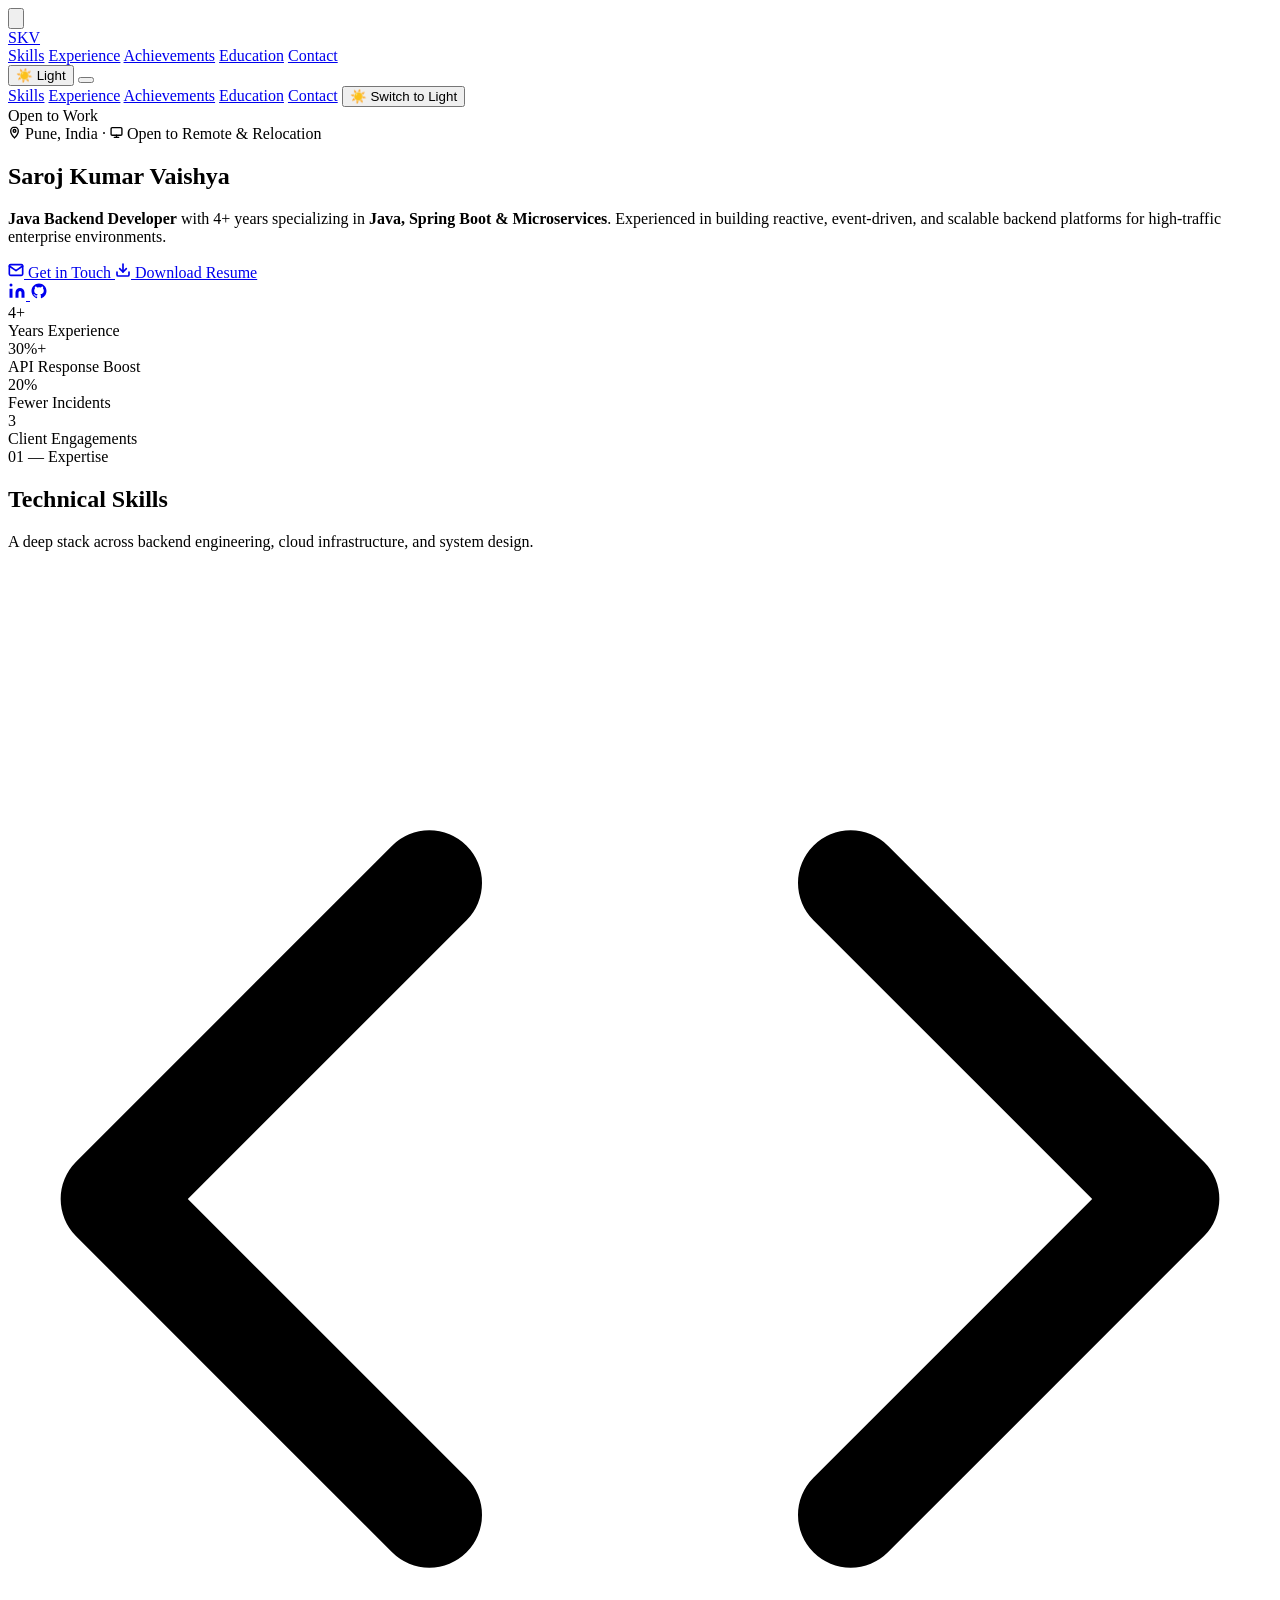
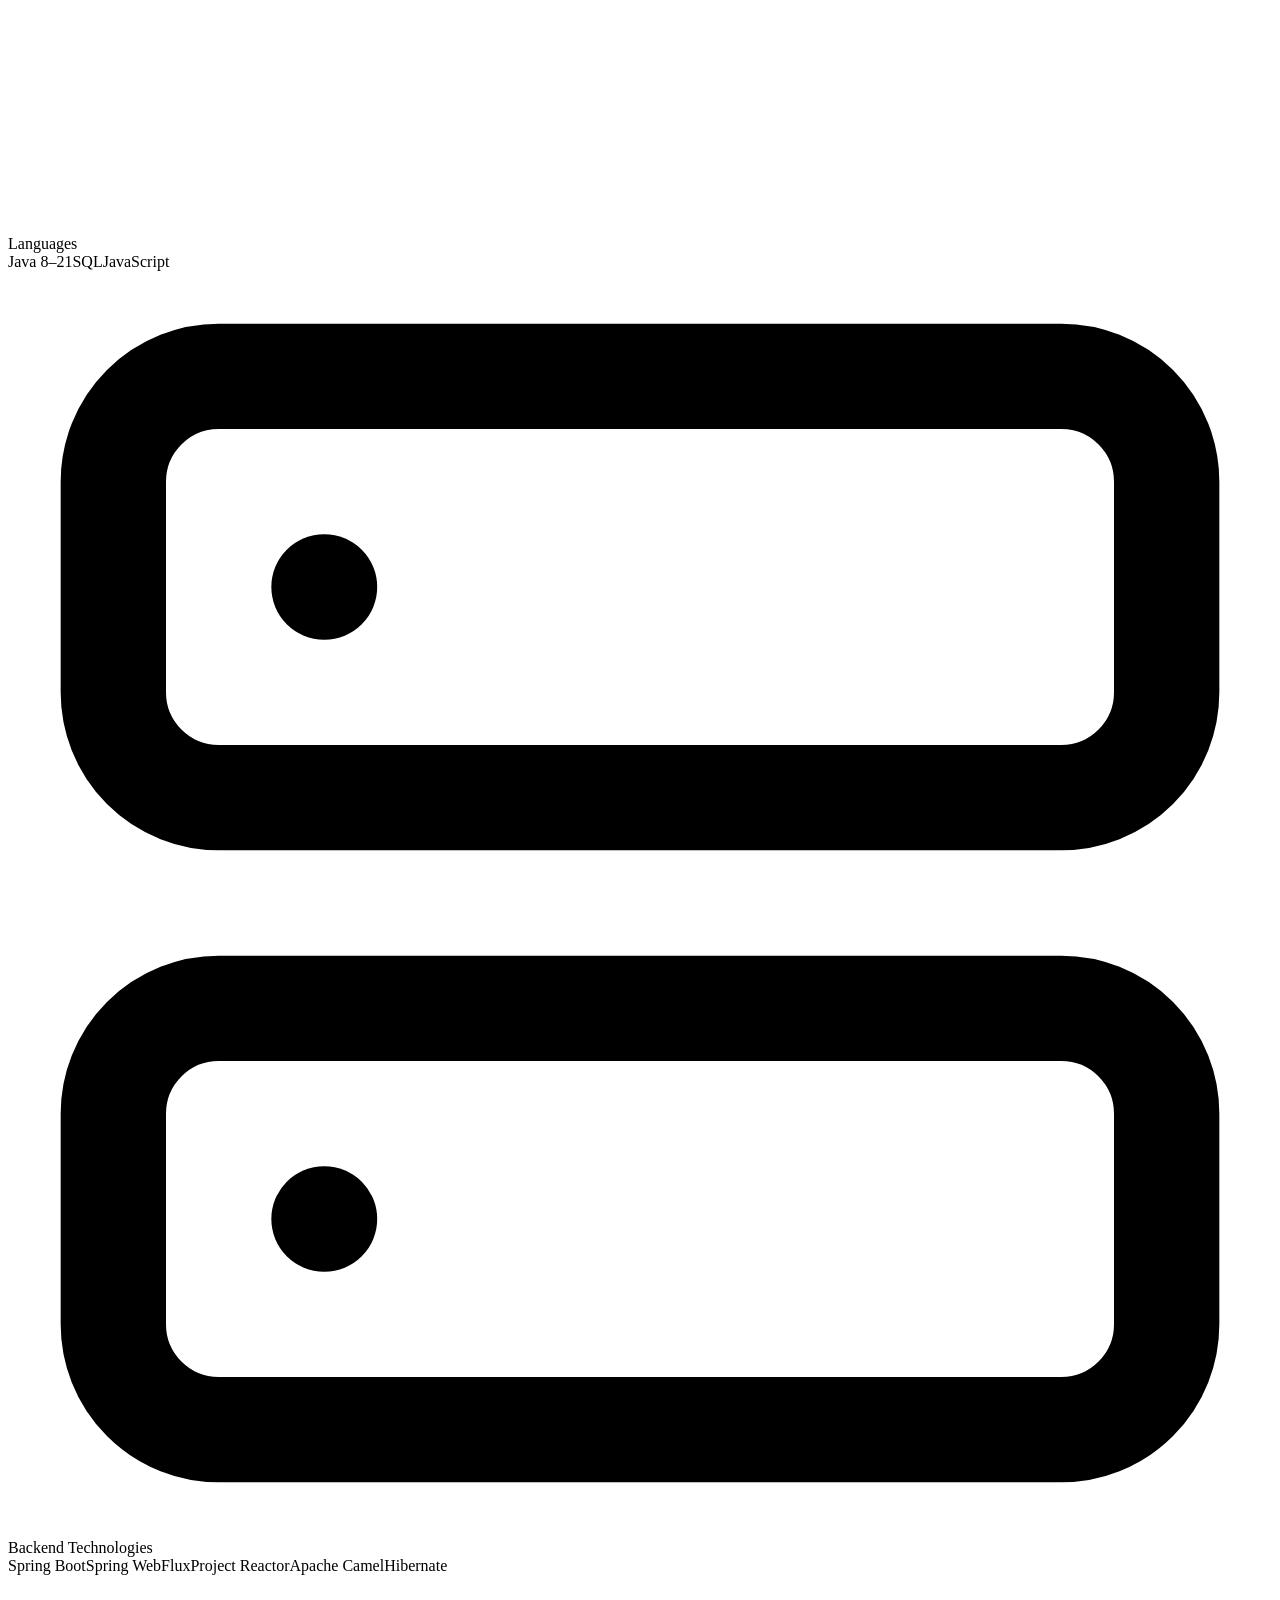
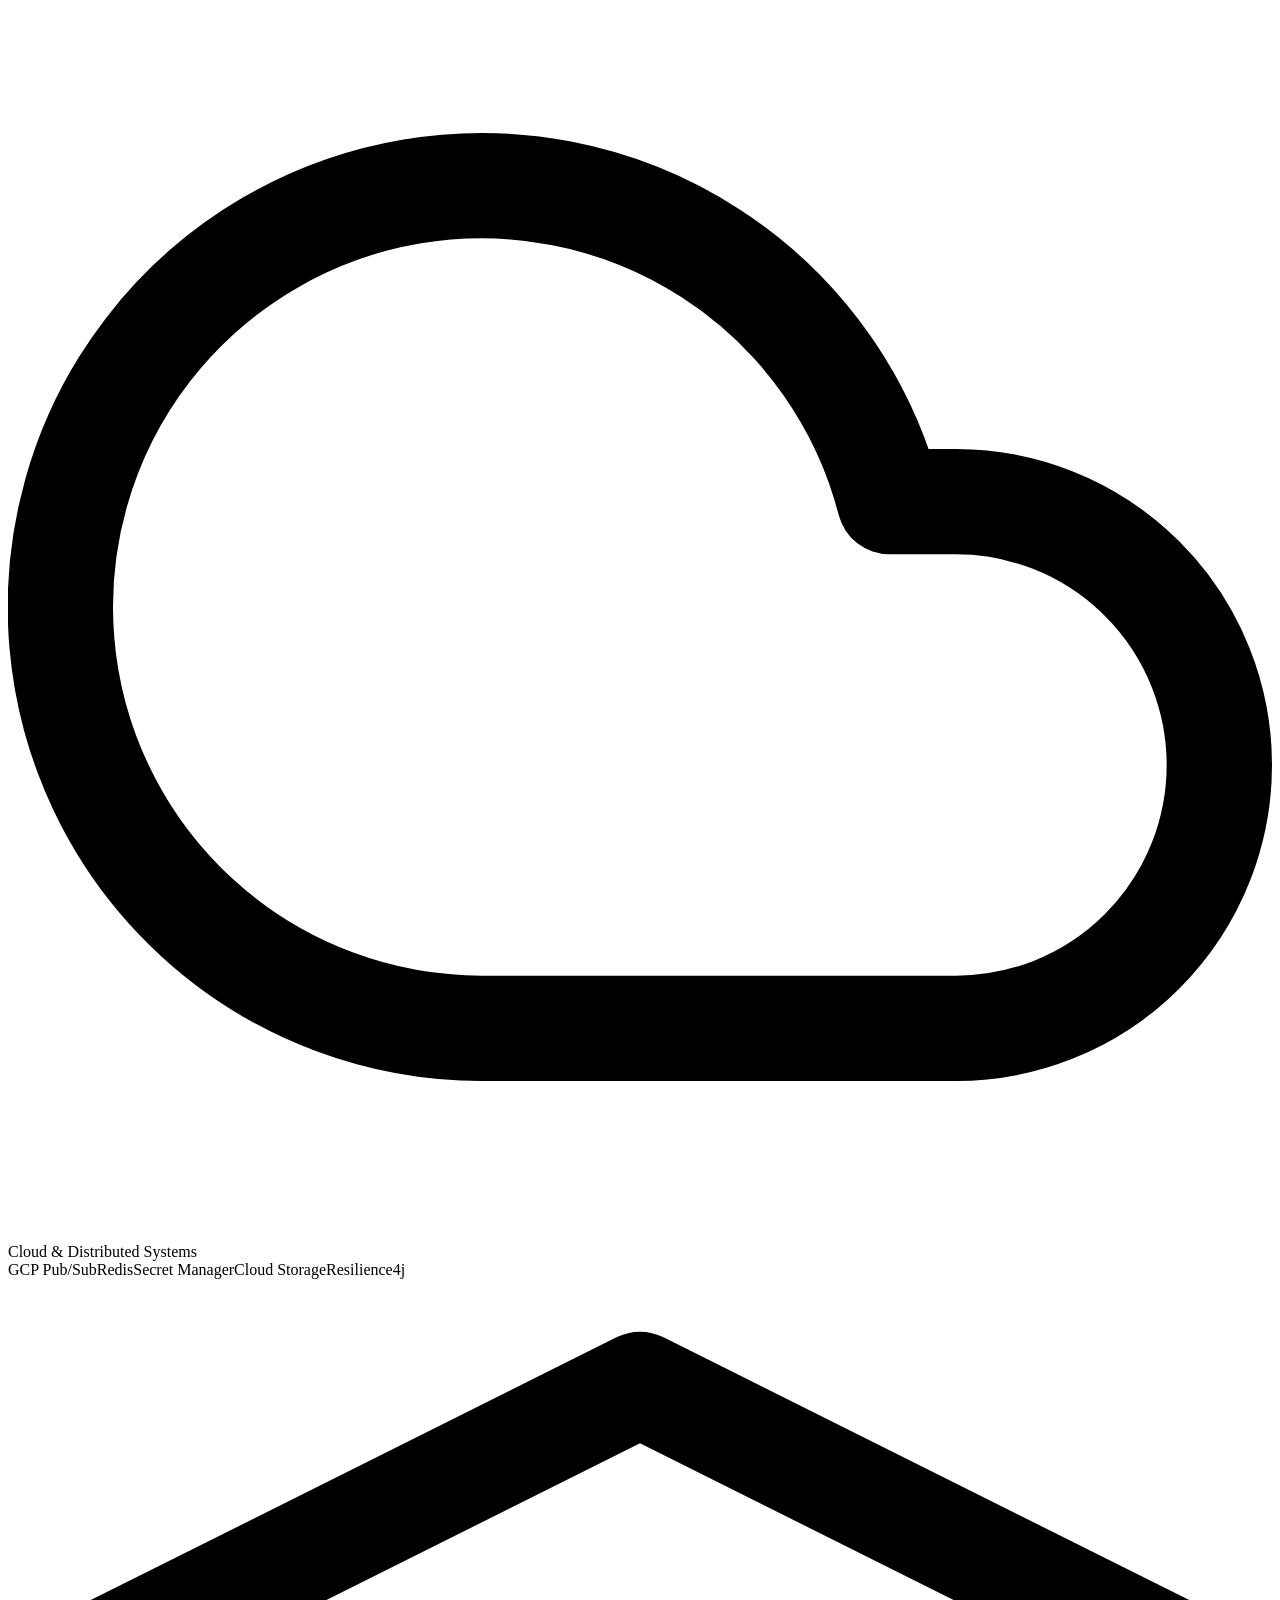
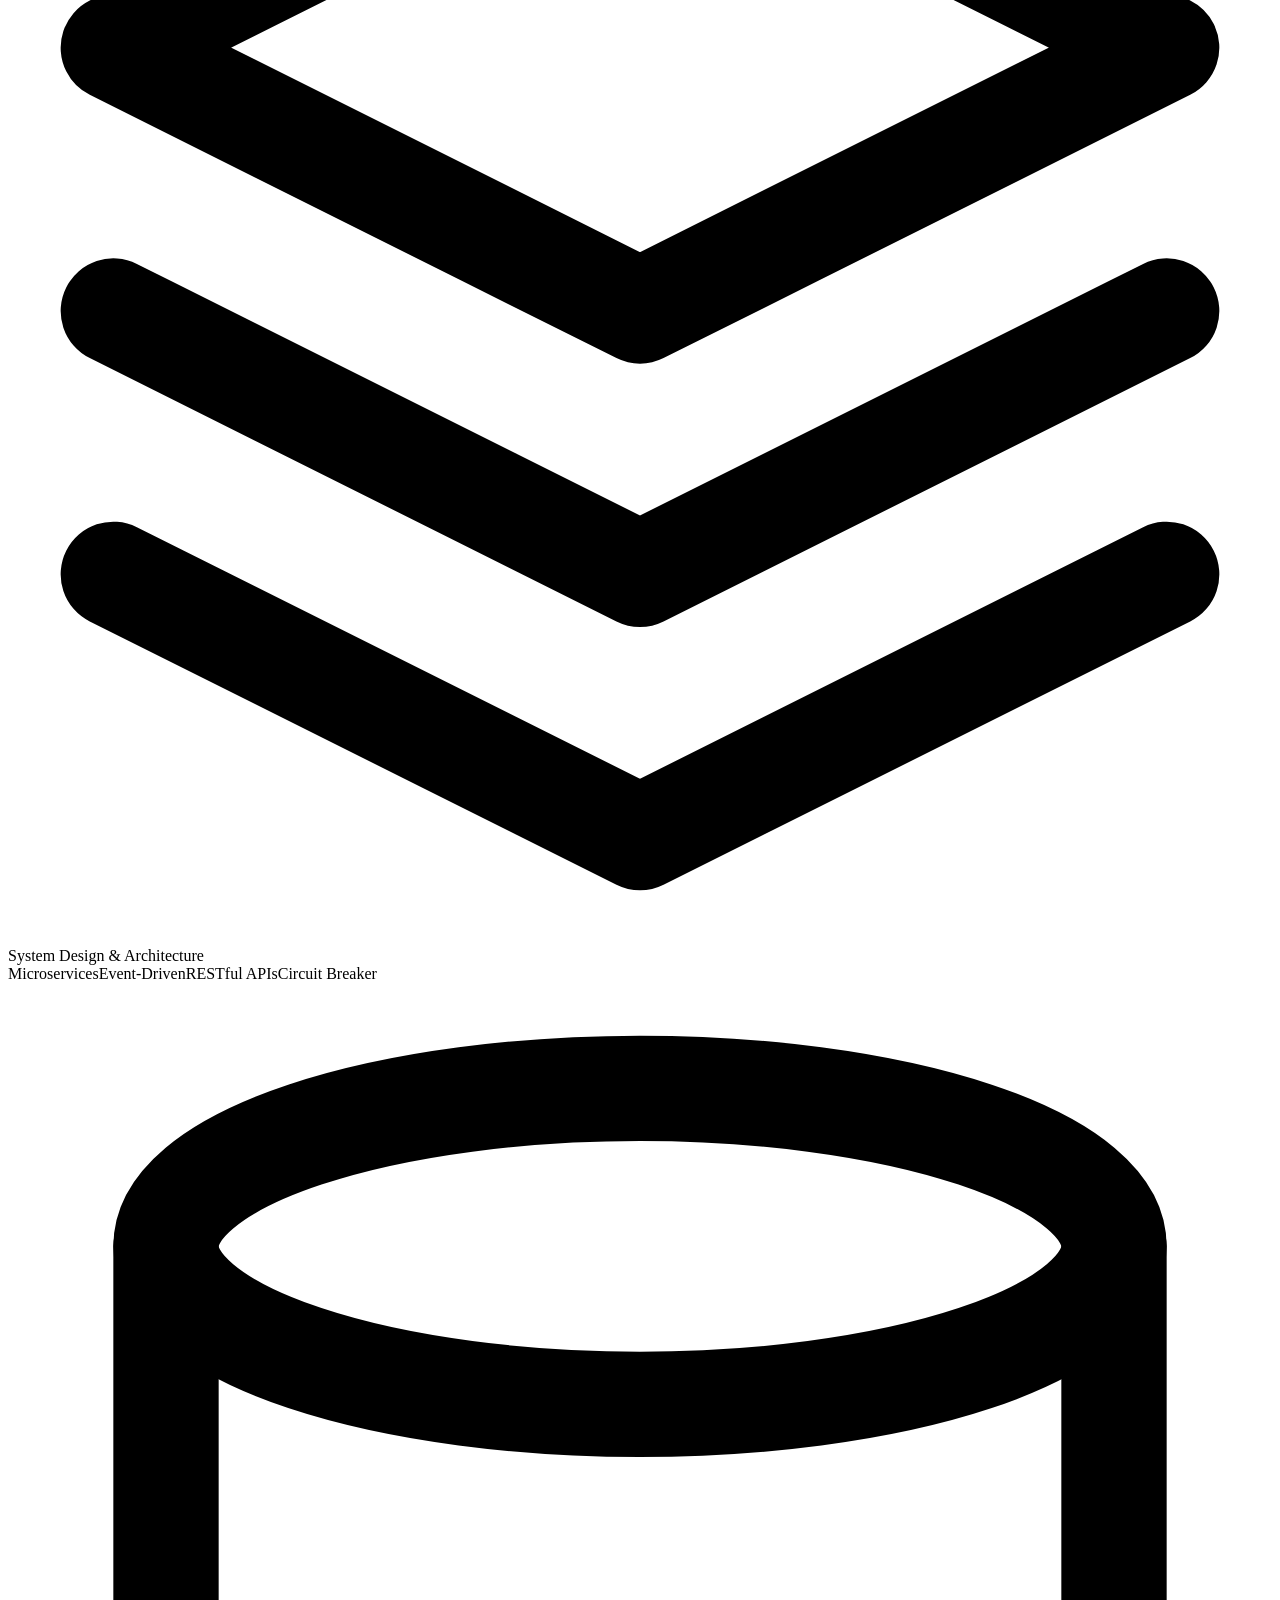
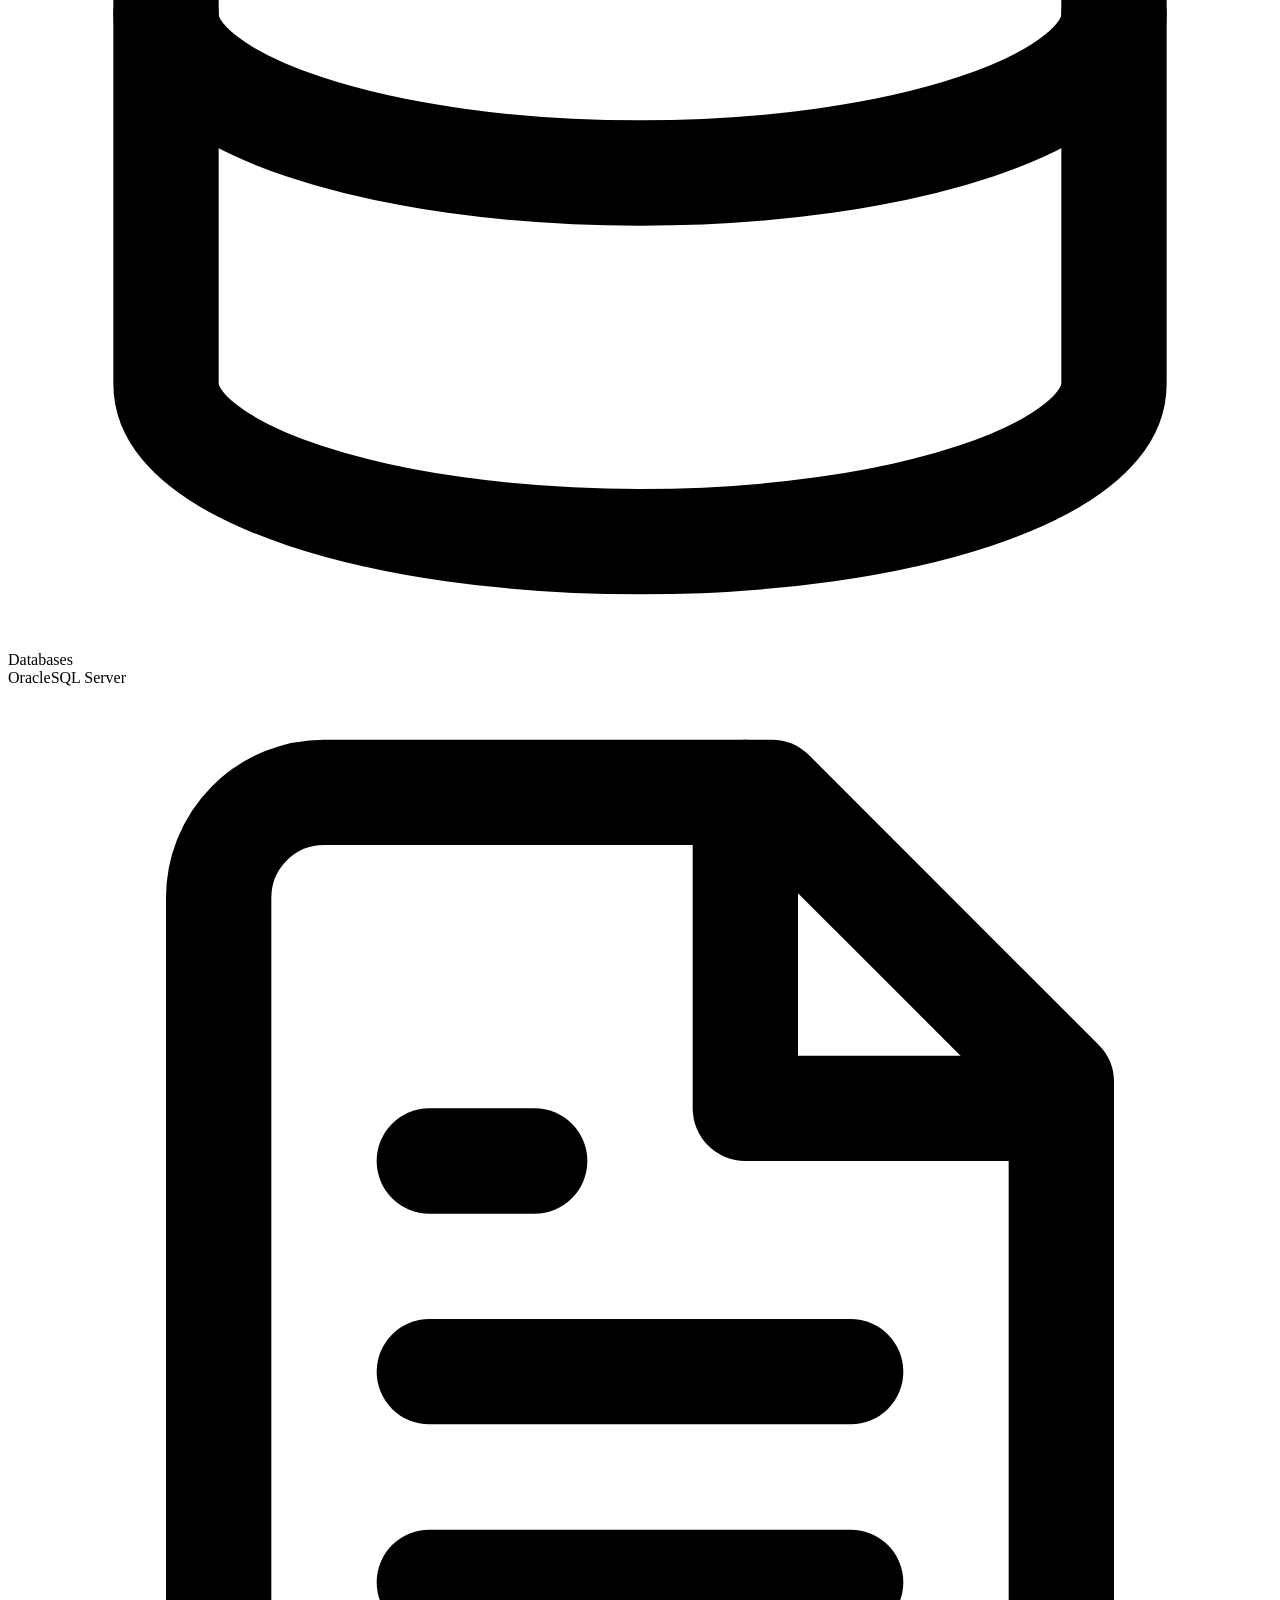
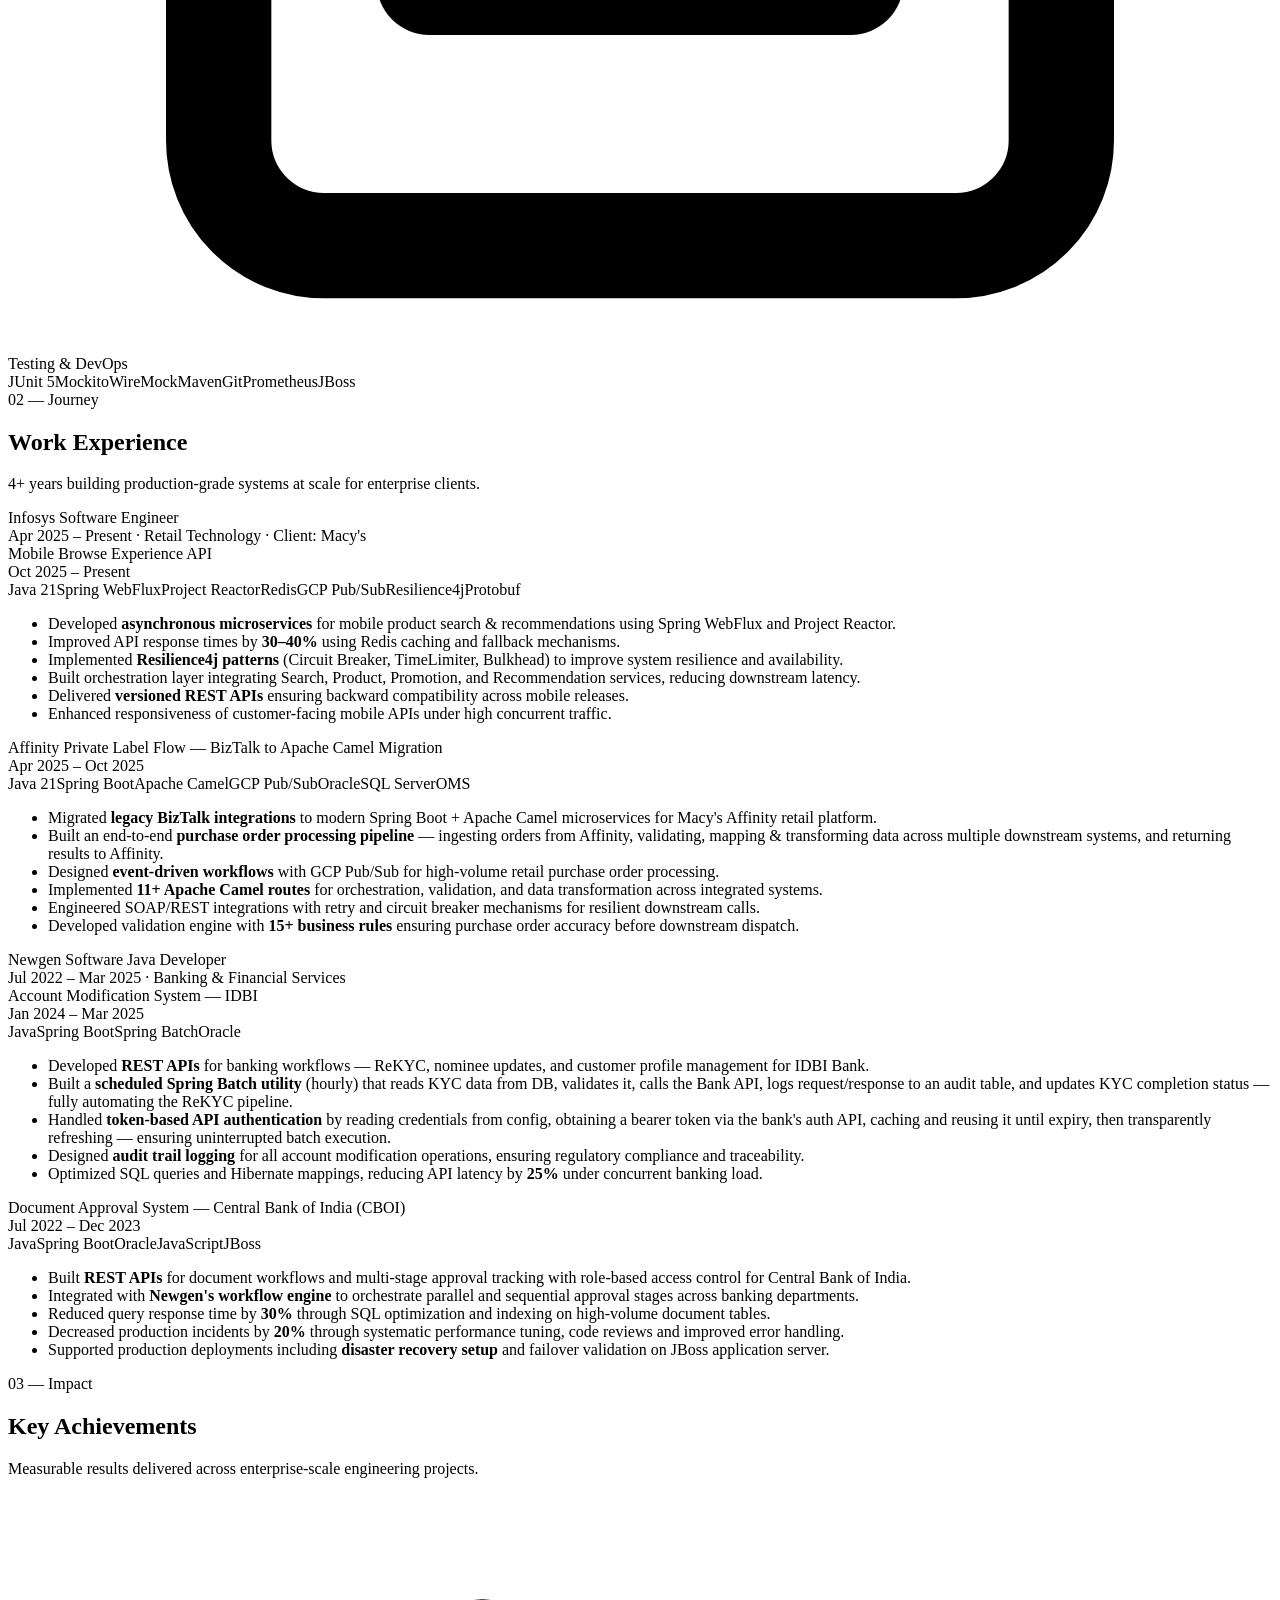
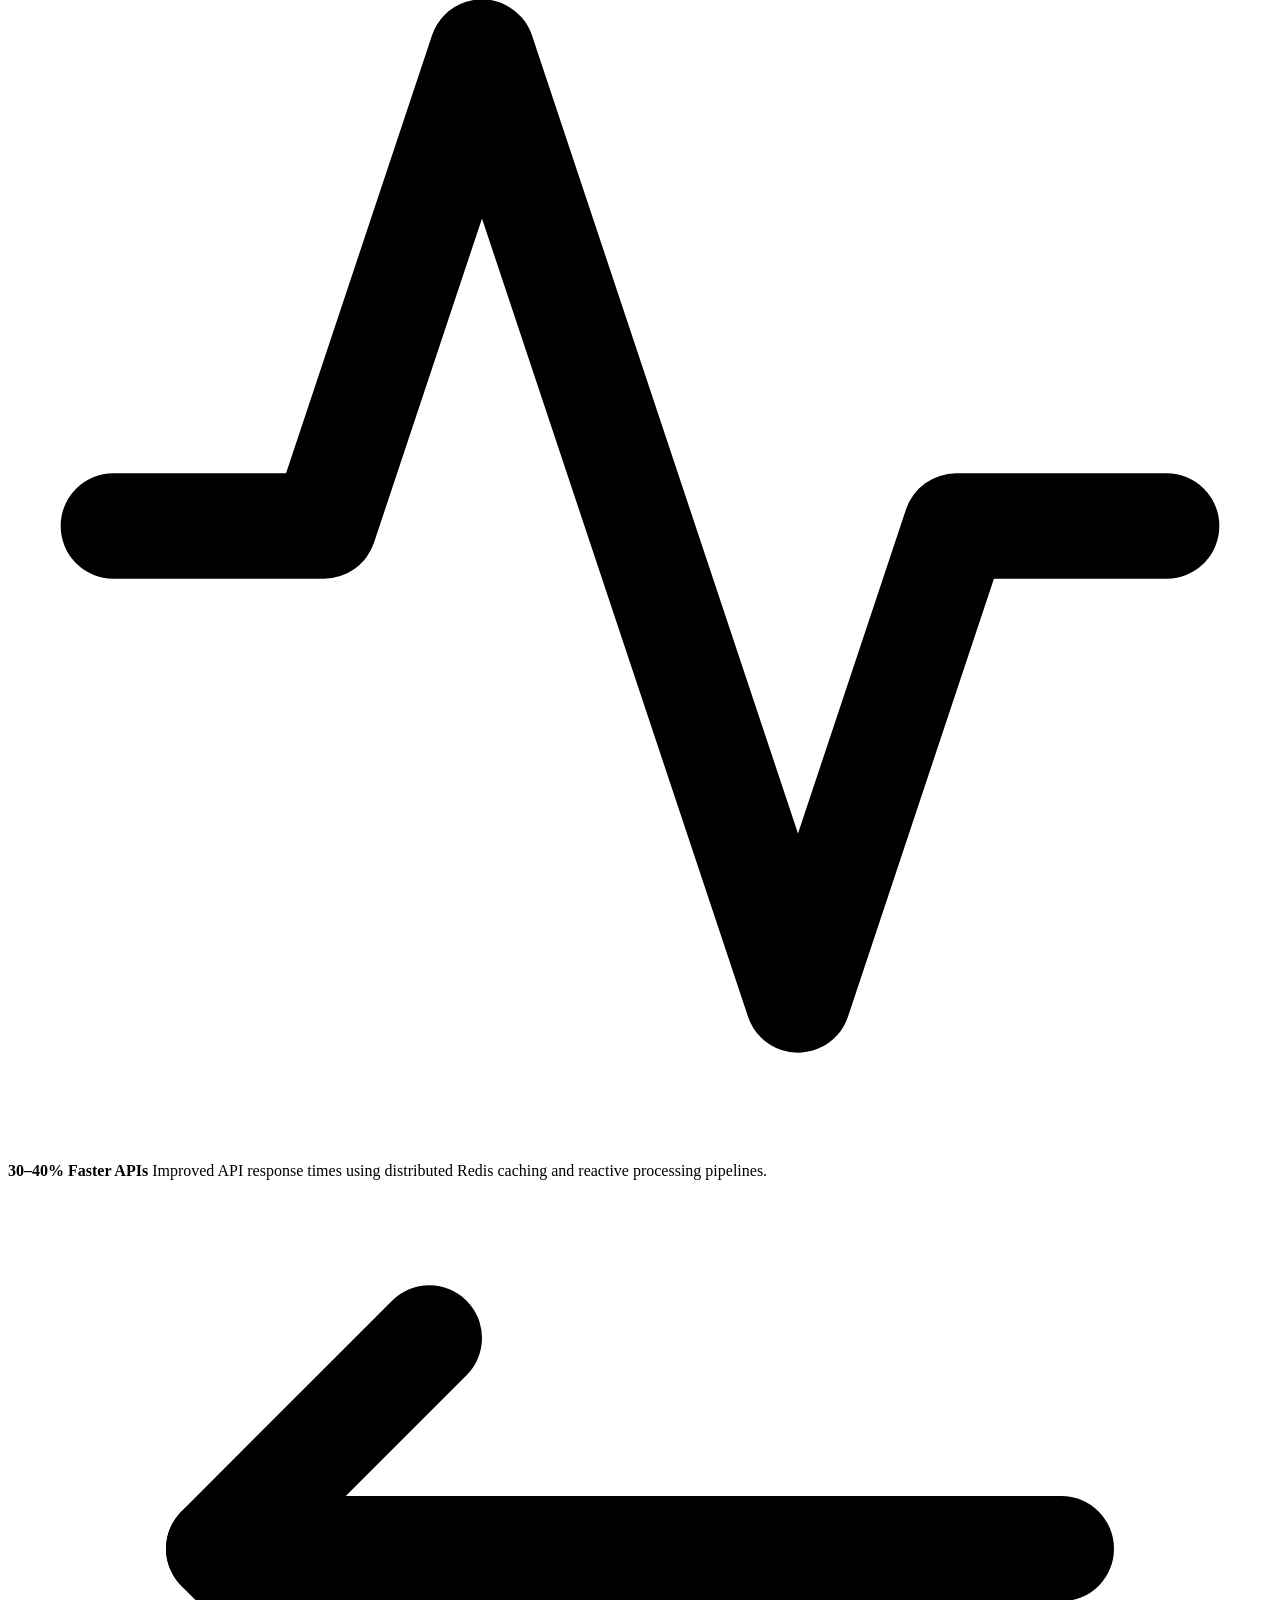
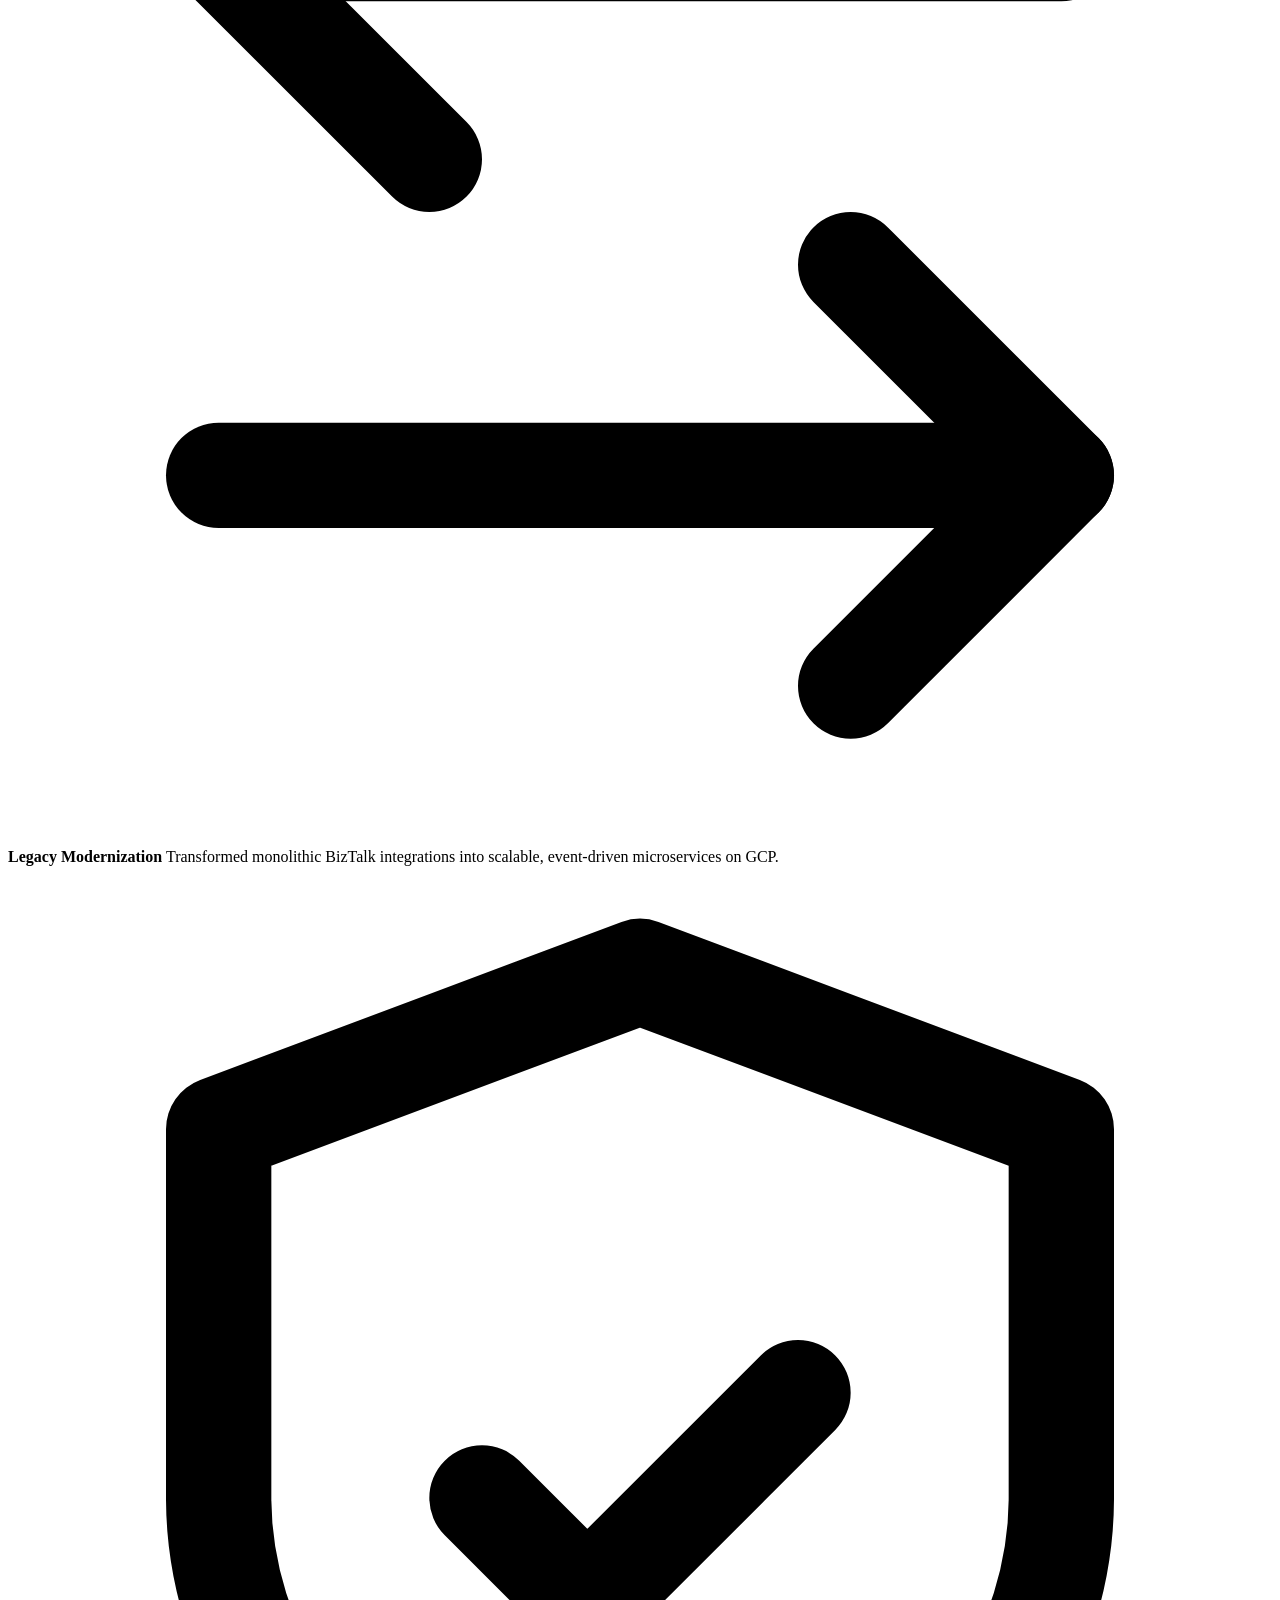
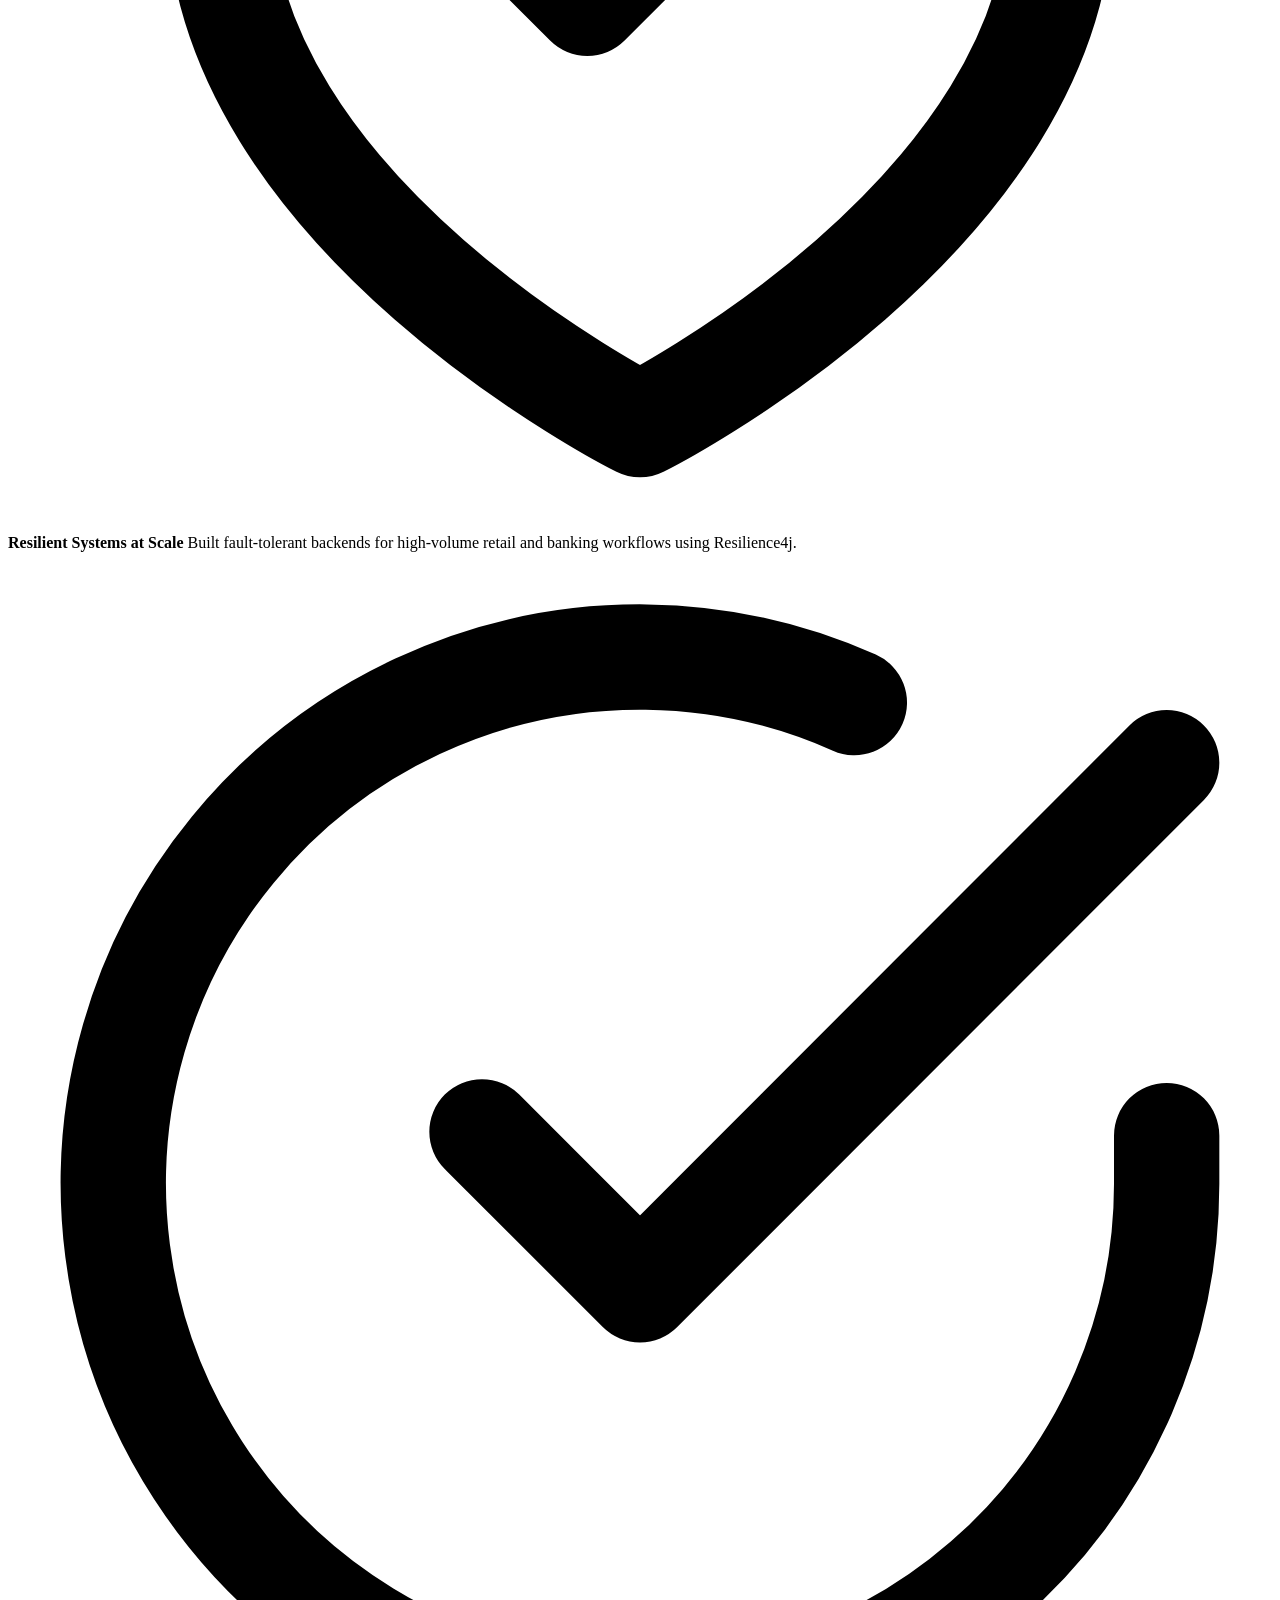
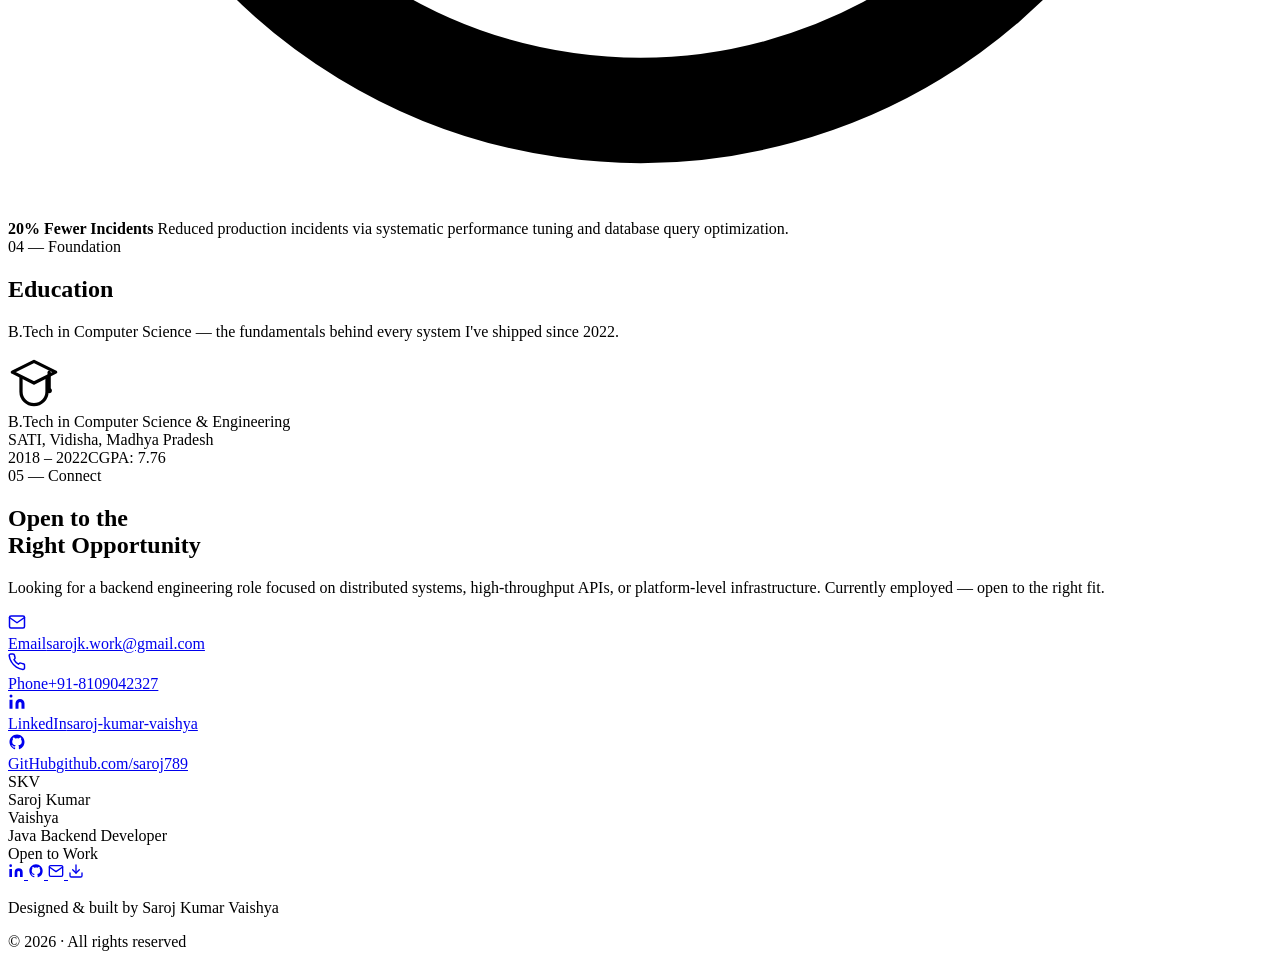
==== commit b5ccdff1: "mail and resume update" ====
--- a/index.html
+++ b/index.html
@@ -45,7 +45,7 @@
   "jobTitle": "Java Backend Developer",
   "description": "Java Backend Developer with 4+ years specializing in Java, Spring Boot & Microservices. Experienced in building reactive, event-driven, and scalable backend platforms for enterprise environments.",
   "url": "https://saroj789.github.io/portfolio/",
-  "email": "sarojkumarvaishyal@gmail.com",
+  "email": "sarojk.work@gmail.com",
   "telephone": "+91-8109042327",
   "address": {
     "@type": "PostalAddress",
@@ -184,7 +184,7 @@
           high-traffic enterprise environments.
         </p>
         <div class="hero-ctas">
-          <a href="mailto:sarojkumarvaishyal@gmail.com" class="btn-primary">
+          <a href="mailto:sarojk.work@gmail.com" class="btn-primary">
             <svg width="16" height="16" viewBox="0 0 24 24" fill="none" stroke="currentColor" stroke-width="2.5"
               stroke-linecap="round" stroke-linejoin="round" aria-hidden="true">
               <path d="M4 4h16c1.1 0 2 .9 2 2v12c0 1.1-.9 2-2 2H4c-1.1 0-2-.9-2-2V6c0-1.1.9-2 2-2z" />
@@ -558,7 +558,7 @@
             <p class="contact-sub">Looking for a backend engineering role focused on distributed systems,
               high-throughput APIs, or platform-level infrastructure. Currently employed — open to the right fit.</p>
             <div class="contact-links">
-              <a href="mailto:sarojkumarvaishyal@gmail.com" class="contact-item">
+              <a href="mailto:sarojk.work@gmail.com" class="contact-item">
                 <div class="contact-item-icon ci-email" aria-hidden="true">
                   <svg width="18" height="18" viewBox="0 0 24 24" fill="none" stroke="currentColor" stroke-width="2"
                     stroke-linecap="round" stroke-linejoin="round">
@@ -567,7 +567,7 @@
                   </svg>
                 </div>
                 <div><span class="contact-item-label">Email</span><span
-                    class="contact-item-val">sarojkumarvaishyal@gmail.com</span></div>
+                    class="contact-item-val">sarojk.work@gmail.com</span></div>
               </a>
               <a href="tel:+918109042327" class="contact-item">
                 <div class="contact-item-icon ci-phone" aria-hidden="true">
@@ -637,7 +637,7 @@
               d="M12 2C6.477 2 2 6.484 2 12.017c0 4.425 2.865 8.18 6.839 9.504.5.092.682-.217.682-.483 0-.237-.008-.868-.013-1.703-2.782.605-3.369-1.343-3.369-1.343-.454-1.158-1.11-1.466-1.11-1.466-.908-.62.069-.608.069-.608 1.003.07 1.531 1.032 1.531 1.032.892 1.53 2.341 1.088 2.91.832.092-.647.35-1.088.636-1.338-2.22-.253-4.555-1.113-4.555-4.951 0-1.093.39-1.988 1.029-2.688-.103-.253-.446-1.272.098-2.65 0 0 .84-.27 2.75 1.026A9.564 9.564 0 0112 6.844c.85.004 1.705.115 2.504.337 1.909-1.296 2.747-1.027 2.747-1.027.546 1.379.202 2.398.1 2.651.64.7 1.028 1.595 1.028 2.688 0 3.848-2.339 4.695-4.566 4.943.359.309.678.92.678 1.855 0 1.338-.012 2.419-.012 2.747 0 .268.18.58.688.482A10.019 10.019 0 0022 12.017C22 6.484 17.522 2 12 2z" />
           </svg>
         </a>
-        <a href="mailto:sarojkumarvaishyal@gmail.com" aria-label="Email">
+        <a href="mailto:sarojk.work@gmail.com" aria-label="Email">
           <svg width="16" height="16" viewBox="0 0 24 24" fill="none" stroke="currentColor" stroke-width="2"
             stroke-linecap="round" stroke-linejoin="round" aria-hidden="true">
             <path d="M4 4h16c1.1 0 2 .9 2 2v12c0 1.1-.9 2-2 2H4c-1.1 0-2-.9-2-2V6c0-1.1.9-2 2-2z" />
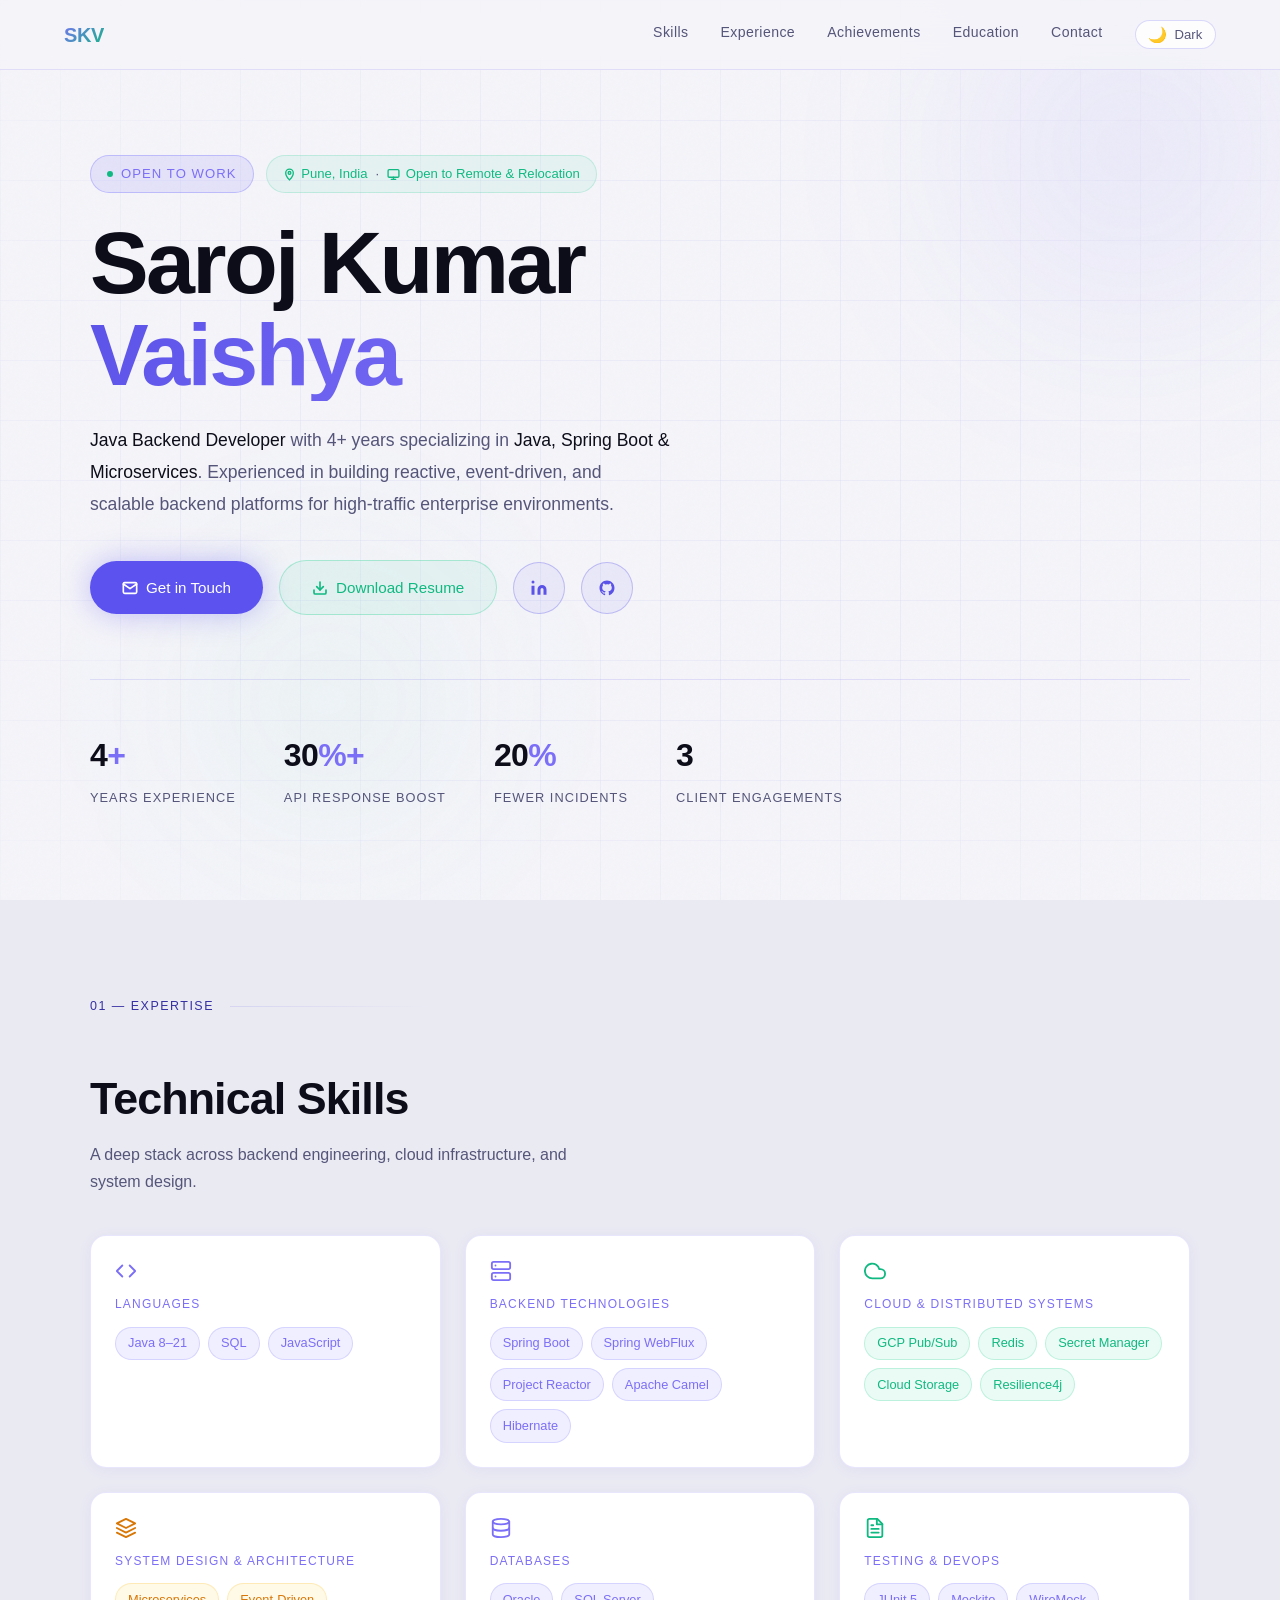
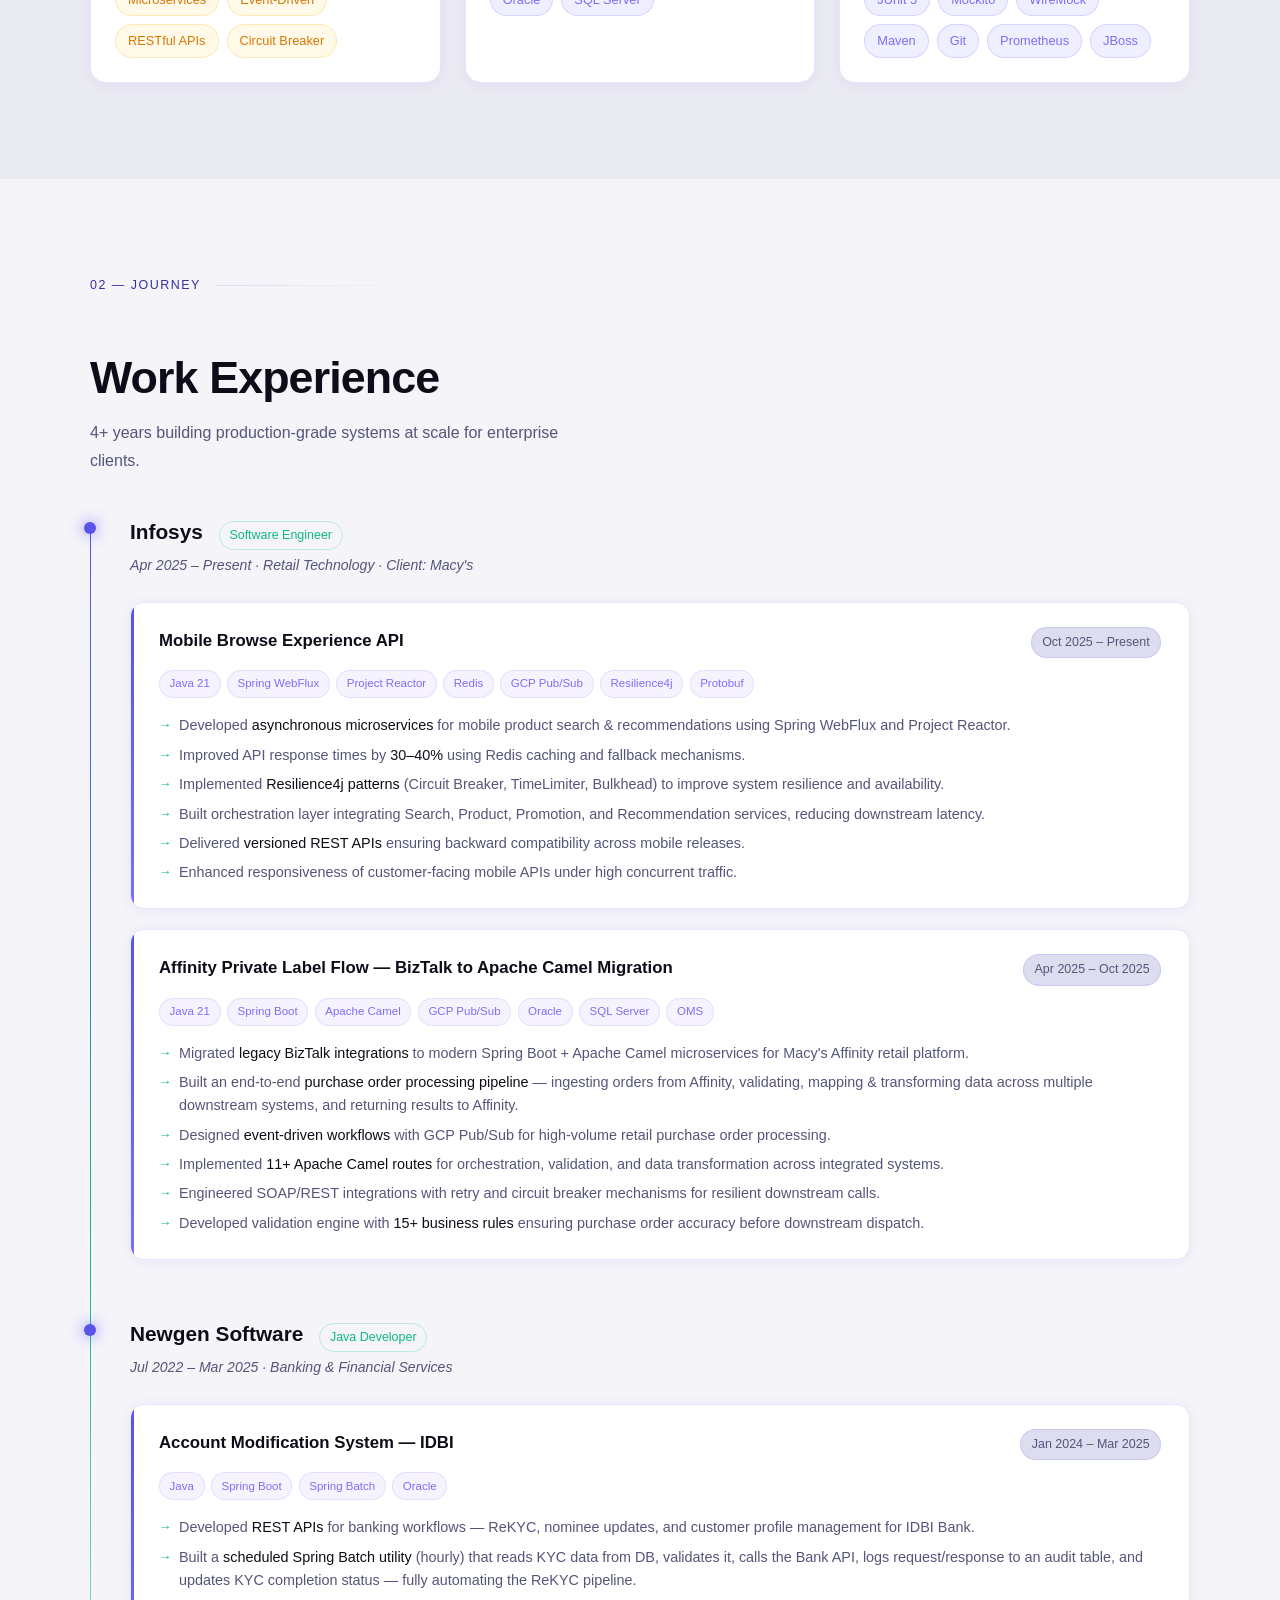
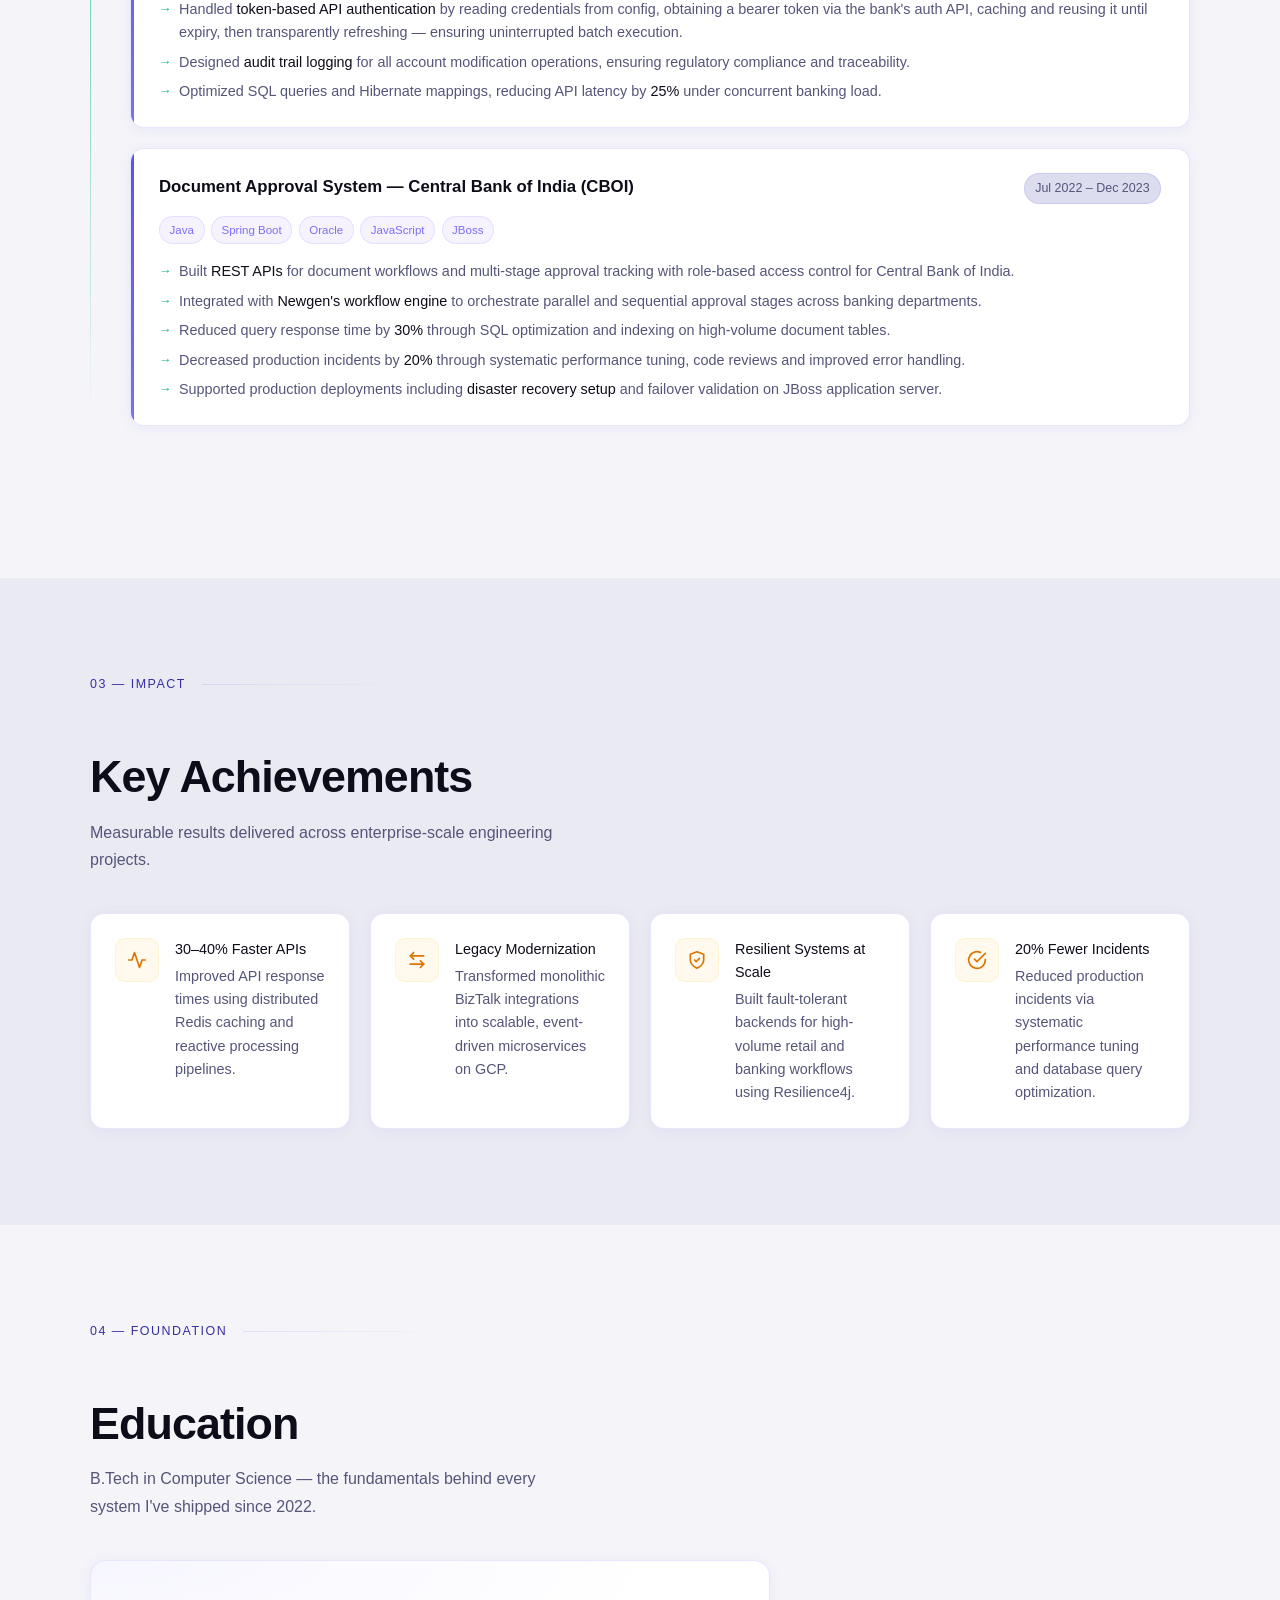
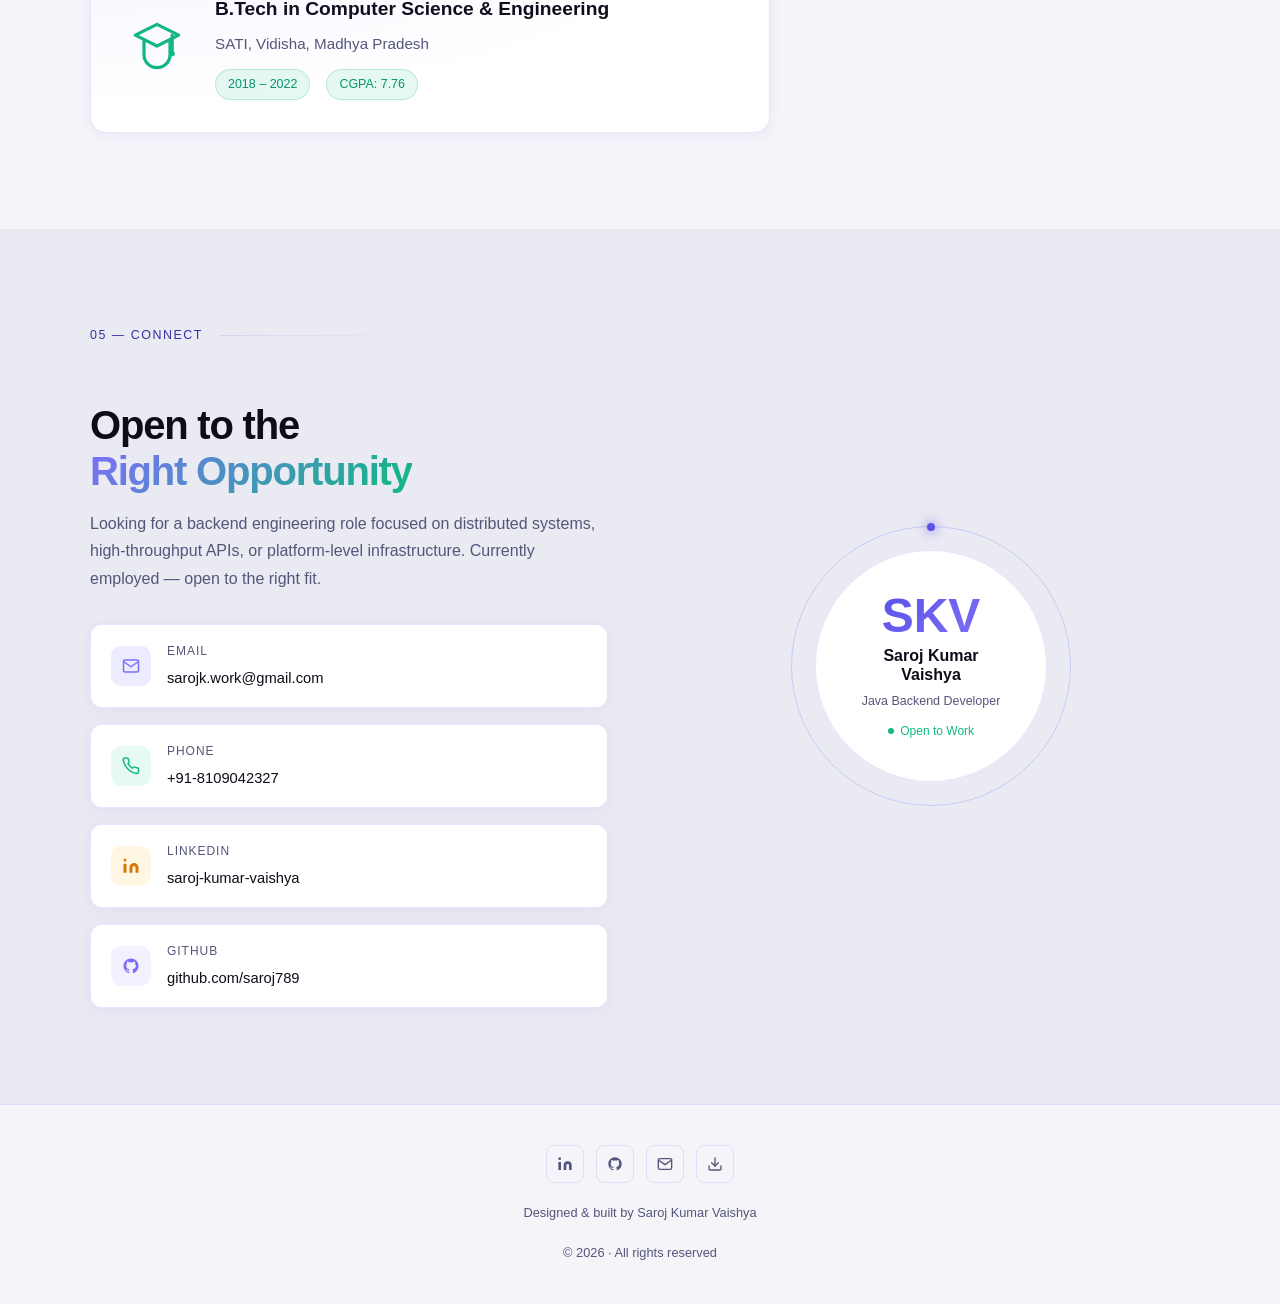
==== commit 728d5b4e: "google-add-preferred-source" ====
--- a/index.html
+++ b/index.html
@@ -13,7 +13,11 @@
     content="Java Developer, Spring Boot, Microservices, Backend Engineer, India, Pune, Spring WebFlux, Apache Camel, GCP">
   <meta name="theme-color" content="#6c63ff" media="(prefers-color-scheme: dark)">
   <meta name="theme-color" content="#5b52e8" media="(prefers-color-scheme: light)">
+  <meta name="mobile-web-app-capable" content="yes">
+  <meta name="apple-mobile-web-app-capable" content="yes">
+  <meta name="apple-mobile-web-app-title" content="Saroj Vaishya">
   <link rel="canonical" href="https://saroj789.github.io/portfolio/">
+
   <!-- Open Graph -->
   <meta property="og:type" content="website">
   <meta property="og:url" content="https://saroj789.github.io/portfolio/">
@@ -27,6 +31,7 @@
   <meta property="og:image:type" content="image/png">
   <meta property="og:locale" content="en_US">
   <meta property="og:site_name" content="Saroj Kumar Vaishya">
+
   <!-- Twitter Card -->
   <meta name="twitter:card" content="summary_large_image">
   <meta name="twitter:title" content="Saroj Kumar Vaishya | Java Backend Developer">
@@ -36,6 +41,7 @@
   <meta name="twitter:image:alt" content="Saroj Kumar Vaishya — Java Backend Developer Portfolio">
   <meta name="twitter:creator" content="@BySaroj_X">
   <meta name="twitter:site" content="@BySaroj_X">
+
   <!-- JSON-LD Structured Data -->
   <script type="application/ld+json">
 {
@@ -56,15 +62,21 @@
   "knowsAbout": ["Java", "Spring Boot", "Microservices", "Apache Camel", "GCP", "Redis", "Spring WebFlux"],
   "sameAs": [
     "https://www.linkedin.com/in/saroj-kumar-vaishya/",
-    "https://github.com/saroj789"
+    "https://github.com/saroj789",
+    "https://x.com/BySaroj_X"
   ]
 }
 </script>
-  <!-- favicon: drop favicon.ico + favicon.png (32x32) in this folder -->
-  <link rel="icon" type="image/x-icon" href="/portfolio/favicon.ico">
-  <link rel="icon" type="image/png" sizes="32x32" href="/portfolio/assets/icons/icon-32.png">
-  <link rel="apple-touch-icon" sizes="180x180" href="/portfolio/assets/icons/apple-touch-icon.png">
-  <link rel="manifest" href="manifest.json">
+  <!--  google-preferred-sources-->
+  <script async src="https://news.google.com/swg/js/v1/publisher.js"></script>
+
+  <!-- Favicons & Manifest -->
+  <link rel="icon" type="image/x-icon" href="./favicon.ico">
+  <link rel="icon" type="image/png" sizes="32x32" href="./assets/icons/icon-32.png">
+  <link rel="apple-touch-icon" sizes="180x180" href="./assets/icons/apple-touch-icon.png">
+  <link rel="manifest" href="./manifest.json">
+
+  <!-- Fonts Optimization -->
   <link rel="preconnect" href="https://fonts.googleapis.com">
   <link rel="preconnect" href="https://fonts.gstatic.com" crossorigin>
   <link
@@ -75,6 +87,8 @@
       href="https://fonts.googleapis.com/css2?family=Syne:wght@400;500;600;700;800&family=DM+Sans:ital,wght@0,300;0,400;0,500;1,300&display=swap"
       rel="stylesheet">
   </noscript>
+
+  <!-- Inline Theme Script -->
   <script>
     (function(){
       var saved = localStorage.getItem('skv-theme');
@@ -82,10 +96,12 @@
       document.documentElement.setAttribute('data-theme', preferred);
     })();
   </script>
-  <link rel="preload" href="/portfolio/assets/css/index.css" as="style">
-  <link rel="stylesheet" href="/portfolio/assets/css/index.css">
+
+  <!-- Styles -->
+  <link rel="preload" href="./assets/css/index.css" as="style">
+  <link rel="stylesheet" href="./assets/css/index.css">
   <noscript>
-    <link rel="stylesheet" href="/portfolio/assets/css/index-noscript.css">
+    <link rel="stylesheet" href="./assets/css/index-noscript.css">
   </noscript>
 </head>
 
@@ -192,7 +208,7 @@
             </svg>
             Get in Touch
           </a>
-          <a href="/portfolio/Saroj_Resume.pdf" download class="btn-resume">
+          <a href="./Saroj_Resume.pdf" download class="btn-resume">
             <svg width="16" height="16" viewBox="0 0 24 24" fill="none" stroke="currentColor" stroke-width="2.5"
               stroke-linecap="round" stroke-linejoin="round" aria-hidden="true">
               <path d="M21 15v4a2 2 0 0 1-2 2H5a2 2 0 0 1-2-2v-4" />
@@ -644,7 +660,7 @@
             <polyline points="22,6 12,13 2,6" />
           </svg>
         </a>
-        <a href="/portfolio/resume.pdf" download aria-label="Download Resume">
+        <a href="./resume.pdf" download aria-label="Download Resume">
           <svg width="16" height="16" viewBox="0 0 24 24" fill="none" stroke="currentColor" stroke-width="2"
             stroke-linecap="round" stroke-linejoin="round" aria-hidden="true">
             <path d="M21 15v4a2 2 0 0 1-2 2H5a2 2 0 0 1-2-2v-4" />
@@ -656,9 +672,10 @@
       <p class="footer-copy">Designed &amp; built by Saroj Kumar Vaishya</p>
       <p class="footer-copy">© <span id="copy-year">2026</span> · All rights reserved</p>
     </div>
+    <div google-add-preferred-source-btn class="google-add-preferred-source-btn"></div>
   </footer>
 
-  <script src="/portfolio/assets/js/index.js" defer></script>
+  <script src="./assets/js/index.js" defer></script>
 </body>
 
 </html>
--- a/assets/css/index.css
+++ b/assets/css/index.css
@@ -0,0 +1,506 @@
+[data-theme="dark"] {
+  --bg:#0a0a0f; --bg2:#111118; --bg3:#1a1a25;
+  --surface:#1e1e2e;
+  --accent:#6c63ff; --accent2:#a78bfa; --accent3:#34d399; --gold:#fbbf24;
+  --text:#f0f0f8; --muted:#8888a8;
+  --border:rgba(108,99,255,0.18); --glow:rgba(108,99,255,0.12);
+  --nav-bg:rgba(10,10,15,0.72);
+  --grid:rgba(108,99,255,0.07);
+  --orb1:rgba(108,99,255,0.25); --orb2:rgba(52,211,153,0.15);
+  --card-h:rgba(108,99,255,0.4);
+  --edu-bg:rgba(52,211,153,0.1); --edu-bd:rgba(52,211,153,0.2); --edu-c:#34d399;
+  --tog-bg:rgba(108,99,255,0.14); --tog-bd:rgba(108,99,255,0.35);
+  --shadow:0 2px 12px rgba(0,0,0,0.4);
+  --section-tag-color: #c4b5fd;
+}
+[data-theme="light"] {
+  --bg:#f4f4f9; --bg2:#eaeaf3; --bg3:#ddddf0;
+  --surface:#ffffff;
+  --accent:#5b52e8; --accent2:#7c6ff7; --accent3:#10b981; --gold:#d97706;
+  --text:#0d0d1a; --muted:#55557a;
+  --border:rgba(91,82,232,0.14); --glow:rgba(91,82,232,0.07);
+  --nav-bg:rgba(244,244,249,0.8);
+  --grid:rgba(91,82,232,0.055);
+  --orb1:rgba(108,99,255,0.1); --orb2:rgba(52,211,153,0.07);
+  --card-h:rgba(91,82,232,0.32);
+  --edu-bg:rgba(16,185,129,0.1); --edu-bd:rgba(16,185,129,0.22); --edu-c:#059669;
+  --tog-bg:rgba(255,255,255,0.85); --tog-bd:rgba(91,82,232,0.22);
+  --shadow:0 2px 14px rgba(91,82,232,0.065);
+  --section-tag-color: #3730a3;
+}
+
+*,*::before,*::after{margin:0;padding:0;box-sizing:border-box}
+body{
+  font-family:'DM Sans',sans-serif;
+  background:var(--bg); color:var(--text);
+  line-height:1.7; overflow-x:hidden;
+  transition:background .35s,color .35s;
+}
+body::before{
+  content:'';position:fixed;inset:0;pointer-events:none;z-index:0;opacity:.3;
+  background-image:url("data:image/svg+xml,%3Csvg viewBox='0 0 256 256' xmlns='http://www.w3.org/2000/svg'%3E%3Cfilter id='n'%3E%3CfeTurbulence type='fractalNoise' baseFrequency='0.9' numOctaves='4' stitchTiles='stitch'/%3E%3C/filter%3E%3Crect width='100%25' height='100%25' filter='url(%23n)' opacity='0.04'/%3E%3C/svg%3E");
+}
+
+/* NAV */
+nav{
+  position:fixed;top:0;left:0;right:0;z-index:100;
+  display:flex;justify-content:space-between;align-items:center;
+  padding:1.1rem 4rem;
+  background:var(--nav-bg);
+  backdrop-filter:blur(20px);
+  border-bottom:1px solid var(--border);
+  transition:background .3s,border-color .3s;
+}
+.nav-logo{
+  font-family:'Syne',sans-serif;font-weight:800;font-size:1.25rem;
+  background:linear-gradient(135deg,var(--accent2),var(--accent3));
+  -webkit-background-clip:text;-webkit-text-fill-color:transparent;background-clip:text;
+  letter-spacing:-.02em;text-decoration:none;
+}
+.nav-right{display:flex;align-items:center;gap:2rem}
+.nav-links{display:flex;gap:2rem}
+.nav-links a{
+  color:var(--muted);text-decoration:none;font-size:.88rem;font-weight:400;letter-spacing:.03em;
+  transition:color .2s;
+  position:relative;padding-bottom:.25rem;
+}
+.nav-links a::after{
+  content:'';position:absolute;bottom:0;left:50%;transform:translateX(-50%);
+  width:0;height:2px;border-radius:2px;
+  background:linear-gradient(90deg,var(--accent),var(--accent3));
+  transition:width .25s ease;
+}
+.nav-links a:hover,
+.nav-links a:focus-visible { color:var(--text); outline:none; }
+.nav-links a:hover::after,
+.nav-links a:focus-visible::after { width:100%; }
+.nav-links a.active{color:var(--text)}
+.nav-links a.active::after{
+  width:100%;
+  background:linear-gradient(90deg,var(--accent),var(--accent3));
+}
+
+/* HAMBURGER */
+.hamburger{
+  display:none;flex-direction:column;justify-content:center;gap:5px;
+  background:none;border:1px solid var(--border);border-radius:8px;
+  padding:.45rem .5rem;cursor:pointer;transition:border-color .2s;
+}
+.hamburger:hover{border-color:var(--accent)}
+.hamburger span{
+  display:block;width:20px;height:2px;background:var(--text);
+  border-radius:2px;transition:transform .3s,opacity .3s;
+}
+.hamburger.open span:nth-child(1){transform:translateY(7px) rotate(45deg)}
+.hamburger.open span:nth-child(2){opacity:0}
+.hamburger.open span:nth-child(3){transform:translateY(-7px) rotate(-45deg)}
+
+/* MOBILE NAV OVERLAY */
+.mobile-nav{
+  display:none;position:fixed;top:0;left:0;right:0;bottom:0;z-index:101;
+  background:var(--bg);flex-direction:column;align-items:center;justify-content:center;
+  gap:2rem;padding-top:4rem;
+}
+.mobile-nav.open{display:flex}
+nav.nav-open{z-index:102}
+.mobile-nav a{
+  font-family:'Syne',sans-serif;font-size:1.75rem;font-weight:700;
+  color:var(--muted);text-decoration:none;transition:color .2s;letter-spacing:-.02em;
+  position:relative;padding-bottom:.25rem;
+}
+.mobile-nav a::after{
+  content:'';position:absolute;bottom:0;left:50%;transform:translateX(-50%);
+  width:0;height:2px;border-radius:2px;
+  background:linear-gradient(90deg,var(--accent),var(--accent3));
+  transition:width .25s ease;
+}
+.mobile-nav a:hover,.mobile-nav a:focus-visible{color:var(--text);outline:none}
+.mobile-nav a:hover::after,.mobile-nav a:focus-visible::after{width:100%}
+.mobile-theme-toggle{
+  margin-top:.5rem;
+  font-size:1rem;padding:.65rem 2rem;
+  border-radius:100px;border-width:1px;
+}
+
+/* THEME TOGGLE */
+.theme-toggle{
+  display:flex;align-items:center;gap:.45rem;
+  background:var(--tog-bg);border:1px solid var(--tog-bd);
+  border-radius:100px;padding:.35rem .8rem;
+  cursor:pointer;transition:all .2s;
+  font-size:.82rem;color:var(--muted);
+  font-family:'DM Sans',sans-serif;white-space:nowrap;
+}
+.theme-toggle:hover{color:var(--text);border-color:var(--accent)}
+.toggle-icon{font-size:.95rem;line-height:1}
+
+/* HERO */
+.hero{
+  min-height:100vh;display:flex;align-items:center;
+  position:relative;padding:8rem 4rem 4rem;overflow:hidden;
+}
+.hero-grid{
+  position:absolute;inset:0;
+  background-image:
+    linear-gradient(var(--grid) 1px,transparent 1px),
+    linear-gradient(90deg,var(--grid) 1px,transparent 1px);
+  background-size:60px 60px;
+  mask-image:radial-gradient(ellipse 80% 80% at 50% 50%,black 40%,transparent 100%);
+  transition:background-image .35s;
+}
+.hero-orb{position:absolute;border-radius:50%;filter:blur(80px);pointer-events:none}
+.orb1{width:500px;height:500px;background:radial-gradient(circle,var(--orb1) 0%,transparent 70%);top:-100px;right:-100px}
+.orb2{width:400px;height:400px;background:radial-gradient(circle,var(--orb2) 0%,transparent 70%);bottom:0;left:10%}
+.hero-content{position:relative;max-width:800px;z-index:1;width:100%;min-width:0}
+
+.hero-badges{display:flex;align-items:center;gap:.75rem;flex-wrap:wrap;margin-bottom:1.5rem}
+.hero-badge{
+  display:inline-flex;align-items:center;gap:.5rem;
+  background:rgba(108,99,255,.12);border:1px solid rgba(108,99,255,.3);
+  border-radius:100px;padding:.4rem 1rem;
+  font-size:.82rem;color:var(--accent2);
+  letter-spacing:.08em;text-transform:uppercase;
+  font-weight:500;
+}
+.hero-badge::before{
+  content:'';width:6px;height:6px;border-radius:50%;
+  background:var(--accent3);animation:pulse 2s infinite;
+}
+.hero-location{
+  display:inline-flex;align-items:center;gap:.4rem;
+  background:rgba(52,211,153,.08);border:1px solid rgba(52,211,153,.22);
+  border-radius:100px;padding:.4rem 1rem;
+  font-size:.82rem;color:var(--accent3);font-weight:400;
+  white-space:nowrap;
+}
+.loc-phrase{display:inline-flex;align-items:center;gap:.35rem;white-space:nowrap}
+.loc-sep{color:var(--muted);margin:0 .1rem;white-space:nowrap}
+@keyframes pulse{0%,100%{opacity:1;transform:scale(1)}50%{opacity:.5;transform:scale(.8)}}
+
+.hero h1{
+  font-family:'Syne',sans-serif;
+  font-size:clamp(3rem,7vw,5.5rem);font-weight:800;
+  line-height:1.05;letter-spacing:-.03em;margin-bottom:1.5rem;
+  overflow-wrap:break-word;word-break:break-word;
+}
+.name-line1{display:block;color:var(--text)}
+.name-line2{
+  display:block;
+  background:linear-gradient(135deg,var(--accent) 0%,var(--accent2) 50%,var(--accent3) 100%);
+  -webkit-background-clip:text;-webkit-text-fill-color:transparent;background-clip:text;
+}
+.hero-desc{font-size:1.1rem;color:var(--muted);max-width:580px;line-height:1.8;margin-bottom:2.5rem;font-weight:300}
+.hero-desc strong{color:var(--text);font-weight:500}
+
+.hero-ctas{display:flex;gap:1rem;flex-wrap:wrap;align-items:center}
+.btn-primary{
+  display:inline-flex;align-items:center;gap:.5rem;
+  background:#5b52f0;color:#fff;text-decoration:none;
+  padding:.85rem 2rem;border-radius:100px;font-weight:500;font-size:.95rem;
+  transition:all .2s;box-shadow:0 0 30px rgba(91,82,240,.35);
+}
+/* #5b52f0 on white text = 5.4:1 contrast ratio — passes WCAG AA */
+.btn-primary:hover{background:#4d45d8;transform:translateY(-2px);box-shadow:0 0 50px rgba(91,82,240,.55)}
+.btn-resume{
+  display:inline-flex;align-items:center;gap:.5rem;
+  border:1px solid rgba(52,211,153,.35);color:var(--accent3);text-decoration:none;
+  padding:.85rem 2rem;border-radius:100px;font-weight:400;font-size:.95rem;
+  transition:all .2s;background:rgba(52,211,153,.07);
+}
+.btn-resume:hover{border-color:var(--accent3);background:rgba(52,211,153,.15);transform:translateY(-2px)}
+.btn-github{
+  display:inline-flex;align-items:center;gap:.5rem;
+  border:1px solid rgba(255,255,255,.12);color:var(--text);text-decoration:none;
+  padding:.85rem 2rem;border-radius:100px;font-weight:400;font-size:.95rem;
+  transition:all .2s;background:rgba(255,255,255,.05);
+}
+.btn-github:hover{border-color:var(--accent3);background:rgba(52,211,153,.07);transform:translateY(-2px);color:var(--accent3)}
+.btn-icon{
+  display:inline-flex;align-items:center;justify-content:center;
+  width:52px;height:52px;border-radius:50%;flex-shrink:0;
+  border:1px solid rgba(108,99,255,.35);
+  color:var(--accent);text-decoration:none;
+  background:rgba(108,99,255,.08);transition:all .2s;
+}
+.btn-icon:hover{border-color:var(--accent);color:var(--accent2);background:rgba(108,99,255,.18);transform:translateY(-2px)}
+.btn-icon svg{width:18px;height:18px}
+[data-theme="light"] .btn-icon{border-color:rgba(91,82,232,.3);background:rgba(91,82,232,.07);color:var(--accent)}
+.hero-icon-btns{display:contents}
+
+.hero-stats{display:flex;gap:3rem;margin-top:4rem;padding-top:3rem;border-top:1px solid var(--border);flex-wrap:wrap}
+.stat-item{display:flex;flex-direction:column;gap:.25rem}
+.stat-num{font-family:'Syne',sans-serif;font-size:2rem;font-weight:700;color:var(--text);letter-spacing:-.02em}
+.stat-num span{color:var(--accent2)}
+.stat-label{font-size:.8rem;color:var(--muted);text-transform:uppercase;letter-spacing:.08em}
+
+/* SECTIONS */
+section{padding:6rem 4rem;position:relative;z-index:1;transition:background .35s}
+.section-header{display:flex;align-items:center;gap:1rem;margin-bottom:3.5rem}
+.section-tag{font-size:.78rem;color:var(--section-tag-color);text-transform:uppercase;letter-spacing:.12em;font-weight:500;white-space:nowrap}
+.section-line{flex:1;height:1px;background:linear-gradient(90deg,var(--border),transparent);max-width:200px}
+.section-title{font-family:'Syne',sans-serif;font-size:clamp(1.8rem,4vw,2.8rem);font-weight:700;letter-spacing:-.02em;margin-bottom:1rem;line-height:1.15;color:var(--text)}
+.section-sub{color:var(--muted);font-size:1rem;max-width:500px;font-weight:300;margin-bottom:2.5rem}
+.container{max-width:1100px;margin:0 auto;width:100%}
+#main-content:focus{outline:none}
+#main-content:focus-visible{outline:2px solid var(--accent);outline-offset:3px}
+
+/* SKILLS */
+#skills{background:var(--bg2)}
+.skills-wrapper{display:grid;grid-template-columns:repeat(auto-fit,minmax(260px,1fr));gap:1.5rem}
+.skill-card{
+  background:var(--surface);border:1px solid var(--border);border-radius:16px;
+  padding:1.5rem;transition:all .3s;position:relative;overflow:hidden;box-shadow:var(--shadow);
+}
+.skill-card::before{
+  content:'';position:absolute;top:0;left:0;right:0;height:2px;
+  background:linear-gradient(90deg,var(--accent),var(--accent3));opacity:0;transition:opacity .3s;
+}
+.skill-card:hover{border-color:var(--card-h);transform:translateY(-3px)}
+.skill-card:hover::before{opacity:1}
+.skill-cat{font-size:.75rem;text-transform:uppercase;letter-spacing:.1em;color:var(--accent2);margin-bottom:.75rem;font-weight:500}
+.skill-icon{margin-bottom:.75rem;display:flex;color:var(--accent2)}
+.skill-icon svg{width:22px;height:22px}
+.tags{display:flex;flex-wrap:wrap;gap:.5rem;margin-top:.5rem}
+.tag{
+  background:rgba(108,99,255,.1);border:1px solid rgba(108,99,255,.2);
+  color:var(--accent2);padding:.3rem .75rem;border-radius:100px;font-size:.8rem;font-weight:400;transition:all .2s;
+}
+.tag:hover{background:rgba(108,99,255,.2)}
+.tag.green{background:rgba(52,211,153,.1);border-color:rgba(52,211,153,.25);color:var(--accent3)}
+.tag.gold{background:rgba(251,191,36,.1);border-color:rgba(251,191,36,.25);color:var(--gold)}
+
+/* EXPERIENCE */
+#experience{background:var(--bg)}
+.exp-timeline{position:relative;padding-left:2.5rem}
+.exp-timeline::before{
+  content:'';position:absolute;left:0;top:8px;bottom:8px;width:1px;
+  background:linear-gradient(to bottom,var(--accent),var(--accent3),transparent);
+}
+.exp-block{margin-bottom:3.5rem;position:relative}
+.exp-block::before{
+  content:'';position:absolute;left:-2.5rem;top:8px;
+  width:12px;height:12px;border-radius:50%;
+  background:var(--accent);box-shadow:0 0 14px rgba(108,99,255,.85);
+  transform:translateX(-50%);
+}
+.exp-company-row{display:flex;align-items:baseline;gap:1rem;flex-wrap:wrap;margin-bottom:.25rem}
+.exp-company{font-family:'Syne',sans-serif;font-size:1.3rem;font-weight:700;color:var(--text)}
+.exp-company-tag{font-size:.78rem;color:var(--accent3);border:1px solid rgba(52,211,153,.3);padding:.2rem .6rem;border-radius:100px;font-weight:500}
+.exp-client{font-size:.88rem;color:var(--muted);margin-bottom:1.5rem;font-style:italic}
+.exp-projects{display:flex;flex-direction:column;gap:1.25rem}
+.project-card{
+  background:var(--surface);border:1px solid var(--border);border-radius:14px;
+  padding:1.5rem 1.75rem;transition:all .3s;position:relative;overflow:hidden;box-shadow:var(--shadow);
+}
+.project-card::after{
+  content:'';position:absolute;left:0;top:0;bottom:0;width:3px;
+  background:linear-gradient(to bottom,var(--accent),var(--accent2));border-radius:3px 0 0 3px;
+}
+.project-card:hover{border-color:var(--card-h);transform:translateX(4px)}
+.proj-head{display:flex;justify-content:space-between;align-items:flex-start;gap:1rem;flex-wrap:wrap;margin-bottom:.75rem}
+.proj-title{font-family:'Syne',sans-serif;font-weight:600;font-size:1.05rem;color:var(--text)}
+.proj-period{font-size:.78rem;color:var(--muted);background:var(--bg3);padding:.25rem .65rem;border-radius:100px;white-space:nowrap;border:1px solid var(--border)}
+.proj-stack{display:flex;flex-wrap:wrap;gap:.4rem;margin-bottom:1rem}
+.stack-pill{font-size:.72rem;padding:.2rem .6rem;border-radius:100px;background:rgba(167,139,250,.1);border:1px solid rgba(167,139,250,.2);color:var(--accent2);font-weight:500}
+.proj-bullets{list-style:none;display:flex;flex-direction:column;gap:.4rem}
+.proj-bullets li{font-size:.9rem;color:var(--muted);padding-left:1.25rem;position:relative;line-height:1.6;font-weight:300}
+.proj-bullets li::before{content:'→';position:absolute;left:0;color:var(--accent3);font-size:.8rem;top:1px}
+.proj-bullets li strong{color:var(--text);font-weight:500}
+
+/* ACHIEVEMENTS */
+#achievements{background:var(--bg2)}
+.ach-grid{display:grid;grid-template-columns:repeat(auto-fit,minmax(240px,1fr));gap:1.25rem}
+.ach-card{
+  background:var(--surface);border:1px solid var(--border);border-radius:14px;
+  padding:1.5rem;display:flex;gap:1rem;align-items:flex-start;transition:all .3s;box-shadow:var(--shadow);
+}
+.ach-card:hover{border-color:rgba(251,191,36,.35);transform:translateY(-3px)}
+.ach-icon{
+  flex-shrink:0;width:44px;height:44px;
+  display:flex;align-items:center;justify-content:center;
+  background:rgba(251,191,36,.08);border-radius:10px;border:1px solid rgba(251,191,36,.15);
+  color:var(--gold);
+}
+.ach-icon svg{width:20px;height:20px}
+.ach-text{font-size:.9rem;color:var(--muted);line-height:1.6;font-weight:300}
+.ach-text strong{color:var(--text);font-weight:500;display:block;margin-bottom:.25rem}
+
+/* EDUCATION */
+#education{background:var(--bg)}
+.edu-card{
+  background:var(--surface);border:1px solid var(--border);border-radius:16px;
+  padding:2rem 2.5rem;display:flex;gap:2rem;align-items:center;
+  max-width:680px;transition:all .3s;position:relative;overflow:hidden;box-shadow:var(--shadow);
+}
+.edu-card::before{
+  content:'';position:absolute;inset:0;pointer-events:none;
+  background:radial-gradient(ellipse at top left,rgba(108,99,255,.06),transparent 60%);
+}
+.edu-card:hover{border-color:var(--card-h)}
+.edu-icon{flex-shrink:0;display:flex;align-items:center;justify-content:center;color:var(--accent3)}
+.edu-degree{font-family:'Syne',sans-serif;font-size:1.2rem;font-weight:700;color:var(--text);margin-bottom:.35rem}
+.edu-inst{font-size:.95rem;color:var(--muted);margin-bottom:.75rem;font-weight:300}
+.edu-meta{display:flex;gap:1rem;flex-wrap:wrap}
+.edu-pill{font-size:.78rem;padding:.25rem .75rem;border-radius:100px;background:var(--edu-bg);border:1px solid var(--edu-bd);color:var(--edu-c);font-weight:500}
+
+/* CONTACT */
+#contact{background:var(--bg2)}
+.contact-grid{display:grid;grid-template-columns:1fr 1fr;gap:4rem;align-items:center}
+.contact-headline{font-family:'Syne',sans-serif;font-size:clamp(1.8rem,5vw,2.5rem);font-weight:800;letter-spacing:-.03em;line-height:1.15;margin-bottom:1rem;color:var(--text)}
+.contact-headline span{
+  background:linear-gradient(135deg,var(--accent2),var(--accent3));
+  -webkit-background-clip:text;-webkit-text-fill-color:transparent;background-clip:text;
+}
+.contact-sub{color:var(--muted);font-size:1rem;line-height:1.7;font-weight:300;margin-bottom:2rem}
+.contact-links{display:flex;flex-direction:column;gap:1rem}
+.contact-item{
+  display:flex;align-items:center;gap:1rem;
+  background:var(--surface);border:1px solid var(--border);border-radius:12px;
+  padding:1rem 1.25rem;text-decoration:none;color:var(--text);transition:all .2s;box-shadow:var(--shadow);
+}
+.contact-item:hover{border-color:var(--card-h);transform:translateX(4px)}
+.contact-item-icon{width:40px;height:40px;border-radius:10px;display:flex;align-items:center;justify-content:center;flex-shrink:0}
+.ci-email{background:rgba(108,99,255,.12);color:var(--accent2)}
+.ci-phone{background:rgba(52,211,153,.12);color:var(--accent3)}
+.ci-linkedin{background:rgba(251,191,36,.12);color:var(--gold)}
+.ci-github{background:rgba(167,139,250,.12);color:var(--accent2)}
+.contact-item-label{font-size:.75rem;color:var(--muted);text-transform:uppercase;letter-spacing:.08em;display:block;margin-bottom:.15rem}
+.contact-item-val{font-size:.92rem;font-weight:400;color:var(--text);word-break:break-all}
+
+/* PROFILE RING */
+.contact-visual{display:flex;justify-content:center}
+.profile-ring{position:relative;width:280px;height:280px}
+.ring-outer{
+  position:absolute;inset:0;border-radius:50%;
+  border:1px solid rgba(108,99,255,.25);animation:spin 20s linear infinite;
+}
+.ring-outer::before{
+  content:'';position:absolute;top:-4px;left:50%;transform:translateX(-50%);
+  width:8px;height:8px;border-radius:50%;
+  background:var(--accent);box-shadow:0 0 12px var(--accent);
+}
+@keyframes spin{to{transform:rotate(360deg)}}
+@media (prefers-reduced-motion: reduce) {
+  .ring-outer{animation:none}
+  .hero-badge::before,.avail-dot::before{animation:none}
+  .fade-up{transition:none}
+}
+.ring-inner{
+  position:absolute;inset:24px;border-radius:50%;
+  background:var(--surface);border:1px solid var(--border);
+  display:flex;align-items:center;justify-content:center;
+  flex-direction:column;gap:.4rem;text-align:center;padding:1.5rem;
+}
+.avatar-initials{
+  font-family:'Syne',sans-serif;font-size:3rem;font-weight:800;line-height:1;
+  background:linear-gradient(135deg,var(--accent),var(--accent2));
+  -webkit-background-clip:text;-webkit-text-fill-color:transparent;background-clip:text;
+}
+.avatar-name{font-family:'Syne',sans-serif;font-weight:600;font-size:1rem;color:var(--text);line-height:1.2}
+.avatar-role{font-size:.78rem;color:var(--muted);font-weight:300}
+.avail-dot{display:flex;align-items:center;gap:.4rem;font-size:.75rem;color:var(--accent3);font-weight:500;margin-top:.15rem}
+.avail-dot::before{content:'';width:6px;height:6px;border-radius:50%;background:var(--accent3);animation:pulse 2s infinite}
+
+
+/* SCROLL PROGRESS BAR */
+#scroll-progress{
+  position:fixed;top:0;left:0;height:3px;width:0%;z-index:200;
+  background:linear-gradient(90deg,var(--accent),var(--accent2),var(--accent3));
+  transition:width .1s linear;
+  border-radius:0 2px 2px 0;
+  pointer-events:none;
+}
+
+/* BACK TO TOP */
+#back-to-top{
+  position:fixed;bottom:2rem;right:2rem;z-index:150;
+  width:44px;height:44px;border-radius:50%;
+  background:var(--accent);color:#fff;border:none;cursor:pointer;
+  display:flex;align-items:center;justify-content:center;
+  box-shadow:0 4px 20px rgba(108,99,255,.45);
+  opacity:0;transform:translateY(12px);
+  transition:opacity .3s,transform .3s,background .2s;
+  pointer-events:none;
+}
+#back-to-top.visible{opacity:1;transform:translateY(0);pointer-events:auto}
+#back-to-top:hover{background:var(--accent2);box-shadow:0 4px 28px rgba(108,99,255,.65)}
+#back-to-top svg{width:18px;height:18px}
+@media(max-width:480px){
+  #back-to-top{bottom:1.25rem;right:1.25rem;width:40px;height:40px}
+}
+
+
+/* FOOTER */
+footer{border-top:1px solid var(--border);background:var(--bg);transition:background .35s;padding:2.5rem 4rem}
+.footer-inner{display:flex;flex-direction:column;align-items:center;gap:1.25rem;text-align:center}
+.footer-social{display:flex;gap:.75rem;align-items:center}
+.footer-social a{
+  width:38px;height:38px;border-radius:8px;
+  display:flex;align-items:center;justify-content:center;
+  color:var(--muted);border:1px solid var(--border);transition:all .2s;
+}
+.footer-social a:hover{color:var(--text);border-color:var(--accent);background:var(--glow);transform:translateY(-2px)}
+.footer-copy{font-size:.8rem;color:var(--muted);font-weight:300;line-height:1.6}
+.footer-copy a{color:var(--muted);text-decoration:none;border-bottom:1px solid var(--border);transition:color .2s,border-color .2s}
+.footer-copy a:hover{color:var(--accent2);border-color:var(--accent2)}
+@media(max-width:480px){footer{padding:2rem 1.5rem}}
+
+/* FOCUS VISIBLE — keyboard navigation */
+.contact-item:focus-visible,
+.skill-card:focus-visible,
+.ach-card:focus-visible,
+.project-card:focus-visible,
+.edu-card:focus-visible,
+.btn-primary:focus-visible,
+.btn-resume:focus-visible,
+.btn-github:focus-visible,
+.btn-icon:focus-visible,
+.theme-toggle:focus-visible,
+.hamburger:focus-visible,
+.footer-social a:focus-visible {
+  outline:2px solid var(--accent);
+  outline-offset:3px;
+}
+
+.fade-up{opacity:0;transform:translateY(28px);transition:opacity .6s ease,transform .6s ease}
+.fade-up.visible{opacity:1;transform:translateY(0)}
+.fade-up:nth-child(2){transition-delay:.08s}
+.fade-up:nth-child(3){transition-delay:.16s}
+.fade-up:nth-child(4){transition-delay:.24s}
+
+/* RESPONSIVE */
+@media(max-width:900px){
+  nav{padding:1rem 1.5rem}
+  .nav-right{gap:1rem}
+  .nav-links{display:none}
+  .hamburger{display:flex}
+  .hero,section{padding-left:1.5rem;padding-right:1.5rem}
+  .hero{padding-top:5rem}
+  section{padding-top:4rem;padding-bottom:4rem}
+  .section-header{margin-bottom:2rem}
+  .contact-grid{grid-template-columns:1fr}
+  .contact-visual{display:none}
+  .edu-card{flex-direction:column;gap:1rem;padding:1.5rem}
+  .hero-stats{gap:1.5rem;margin-top:2.5rem;padding-top:2rem}
+  .exp-timeline{padding-left:2rem}
+  .exp-block::before{left:-2rem}
+}
+@media(max-width:480px){
+  .hero h1{font-size:clamp(1.9rem,9vw,2.8rem);margin-bottom:1rem}
+  .hero-badge,.hero-location{font-size:.72rem;padding:.3rem .75rem}
+  .hero-badges{gap:.5rem;flex-direction:column;align-items:flex-start}
+  .hero-location{white-space:normal;flex-wrap:wrap;border-radius:16px;gap:.3rem}
+  .hero-desc{font-size:1rem;max-width:100%;margin-bottom:2rem}
+  .hero{padding-top:4.5rem}
+  .hero-ctas{flex-direction:column;align-items:flex-start}
+  .btn-primary,.btn-resume,.btn-github{width:100%;justify-content:center}
+  .hero-icon-btns{display:flex;gap:1rem;justify-content:center;width:100%}
+  .hero-icon-btns .btn-icon{flex:none}
+  .contact-item-val{font-size:.82rem}
+  .skills-wrapper{grid-template-columns:1fr}
+  .ach-grid{grid-template-columns:1fr}
+  .hero-stats{gap:1rem;margin-top:2rem;padding-top:1.5rem}
+  .stat-num{font-size:1.6rem}
+  .project-card{padding:1.25rem}
+  .exp-block{margin-bottom:2.5rem}
+}
--- a/assets/css/index.css
+++ b/assets/css/index.css
@@ -0,0 +1,506 @@
+[data-theme="dark"] {
+  --bg:#0a0a0f; --bg2:#111118; --bg3:#1a1a25;
+  --surface:#1e1e2e;
+  --accent:#6c63ff; --accent2:#a78bfa; --accent3:#34d399; --gold:#fbbf24;
+  --text:#f0f0f8; --muted:#8888a8;
+  --border:rgba(108,99,255,0.18); --glow:rgba(108,99,255,0.12);
+  --nav-bg:rgba(10,10,15,0.72);
+  --grid:rgba(108,99,255,0.07);
+  --orb1:rgba(108,99,255,0.25); --orb2:rgba(52,211,153,0.15);
+  --card-h:rgba(108,99,255,0.4);
+  --edu-bg:rgba(52,211,153,0.1); --edu-bd:rgba(52,211,153,0.2); --edu-c:#34d399;
+  --tog-bg:rgba(108,99,255,0.14); --tog-bd:rgba(108,99,255,0.35);
+  --shadow:0 2px 12px rgba(0,0,0,0.4);
+  --section-tag-color: #c4b5fd;
+}
+[data-theme="light"] {
+  --bg:#f4f4f9; --bg2:#eaeaf3; --bg3:#ddddf0;
+  --surface:#ffffff;
+  --accent:#5b52e8; --accent2:#7c6ff7; --accent3:#10b981; --gold:#d97706;
+  --text:#0d0d1a; --muted:#55557a;
+  --border:rgba(91,82,232,0.14); --glow:rgba(91,82,232,0.07);
+  --nav-bg:rgba(244,244,249,0.8);
+  --grid:rgba(91,82,232,0.055);
+  --orb1:rgba(108,99,255,0.1); --orb2:rgba(52,211,153,0.07);
+  --card-h:rgba(91,82,232,0.32);
+  --edu-bg:rgba(16,185,129,0.1); --edu-bd:rgba(16,185,129,0.22); --edu-c:#059669;
+  --tog-bg:rgba(255,255,255,0.85); --tog-bd:rgba(91,82,232,0.22);
+  --shadow:0 2px 14px rgba(91,82,232,0.065);
+  --section-tag-color: #3730a3;
+}
+
+*,*::before,*::after{margin:0;padding:0;box-sizing:border-box}
+body{
+  font-family:'DM Sans',sans-serif;
+  background:var(--bg); color:var(--text);
+  line-height:1.7; overflow-x:hidden;
+  transition:background .35s,color .35s;
+}
+body::before{
+  content:'';position:fixed;inset:0;pointer-events:none;z-index:0;opacity:.3;
+  background-image:url("data:image/svg+xml,%3Csvg viewBox='0 0 256 256' xmlns='http://www.w3.org/2000/svg'%3E%3Cfilter id='n'%3E%3CfeTurbulence type='fractalNoise' baseFrequency='0.9' numOctaves='4' stitchTiles='stitch'/%3E%3C/filter%3E%3Crect width='100%25' height='100%25' filter='url(%23n)' opacity='0.04'/%3E%3C/svg%3E");
+}
+
+/* NAV */
+nav{
+  position:fixed;top:0;left:0;right:0;z-index:100;
+  display:flex;justify-content:space-between;align-items:center;
+  padding:1.1rem 4rem;
+  background:var(--nav-bg);
+  backdrop-filter:blur(20px);
+  border-bottom:1px solid var(--border);
+  transition:background .3s,border-color .3s;
+}
+.nav-logo{
+  font-family:'Syne',sans-serif;font-weight:800;font-size:1.25rem;
+  background:linear-gradient(135deg,var(--accent2),var(--accent3));
+  -webkit-background-clip:text;-webkit-text-fill-color:transparent;background-clip:text;
+  letter-spacing:-.02em;text-decoration:none;
+}
+.nav-right{display:flex;align-items:center;gap:2rem}
+.nav-links{display:flex;gap:2rem}
+.nav-links a{
+  color:var(--muted);text-decoration:none;font-size:.88rem;font-weight:400;letter-spacing:.03em;
+  transition:color .2s;
+  position:relative;padding-bottom:.25rem;
+}
+.nav-links a::after{
+  content:'';position:absolute;bottom:0;left:50%;transform:translateX(-50%);
+  width:0;height:2px;border-radius:2px;
+  background:linear-gradient(90deg,var(--accent),var(--accent3));
+  transition:width .25s ease;
+}
+.nav-links a:hover,
+.nav-links a:focus-visible { color:var(--text); outline:none; }
+.nav-links a:hover::after,
+.nav-links a:focus-visible::after { width:100%; }
+.nav-links a.active{color:var(--text)}
+.nav-links a.active::after{
+  width:100%;
+  background:linear-gradient(90deg,var(--accent),var(--accent3));
+}
+
+/* HAMBURGER */
+.hamburger{
+  display:none;flex-direction:column;justify-content:center;gap:5px;
+  background:none;border:1px solid var(--border);border-radius:8px;
+  padding:.45rem .5rem;cursor:pointer;transition:border-color .2s;
+}
+.hamburger:hover{border-color:var(--accent)}
+.hamburger span{
+  display:block;width:20px;height:2px;background:var(--text);
+  border-radius:2px;transition:transform .3s,opacity .3s;
+}
+.hamburger.open span:nth-child(1){transform:translateY(7px) rotate(45deg)}
+.hamburger.open span:nth-child(2){opacity:0}
+.hamburger.open span:nth-child(3){transform:translateY(-7px) rotate(-45deg)}
+
+/* MOBILE NAV OVERLAY */
+.mobile-nav{
+  display:none;position:fixed;top:0;left:0;right:0;bottom:0;z-index:101;
+  background:var(--bg);flex-direction:column;align-items:center;justify-content:center;
+  gap:2rem;padding-top:4rem;
+}
+.mobile-nav.open{display:flex}
+nav.nav-open{z-index:102}
+.mobile-nav a{
+  font-family:'Syne',sans-serif;font-size:1.75rem;font-weight:700;
+  color:var(--muted);text-decoration:none;transition:color .2s;letter-spacing:-.02em;
+  position:relative;padding-bottom:.25rem;
+}
+.mobile-nav a::after{
+  content:'';position:absolute;bottom:0;left:50%;transform:translateX(-50%);
+  width:0;height:2px;border-radius:2px;
+  background:linear-gradient(90deg,var(--accent),var(--accent3));
+  transition:width .25s ease;
+}
+.mobile-nav a:hover,.mobile-nav a:focus-visible{color:var(--text);outline:none}
+.mobile-nav a:hover::after,.mobile-nav a:focus-visible::after{width:100%}
+.mobile-theme-toggle{
+  margin-top:.5rem;
+  font-size:1rem;padding:.65rem 2rem;
+  border-radius:100px;border-width:1px;
+}
+
+/* THEME TOGGLE */
+.theme-toggle{
+  display:flex;align-items:center;gap:.45rem;
+  background:var(--tog-bg);border:1px solid var(--tog-bd);
+  border-radius:100px;padding:.35rem .8rem;
+  cursor:pointer;transition:all .2s;
+  font-size:.82rem;color:var(--muted);
+  font-family:'DM Sans',sans-serif;white-space:nowrap;
+}
+.theme-toggle:hover{color:var(--text);border-color:var(--accent)}
+.toggle-icon{font-size:.95rem;line-height:1}
+
+/* HERO */
+.hero{
+  min-height:100vh;display:flex;align-items:center;
+  position:relative;padding:8rem 4rem 4rem;overflow:hidden;
+}
+.hero-grid{
+  position:absolute;inset:0;
+  background-image:
+    linear-gradient(var(--grid) 1px,transparent 1px),
+    linear-gradient(90deg,var(--grid) 1px,transparent 1px);
+  background-size:60px 60px;
+  mask-image:radial-gradient(ellipse 80% 80% at 50% 50%,black 40%,transparent 100%);
+  transition:background-image .35s;
+}
+.hero-orb{position:absolute;border-radius:50%;filter:blur(80px);pointer-events:none}
+.orb1{width:500px;height:500px;background:radial-gradient(circle,var(--orb1) 0%,transparent 70%);top:-100px;right:-100px}
+.orb2{width:400px;height:400px;background:radial-gradient(circle,var(--orb2) 0%,transparent 70%);bottom:0;left:10%}
+.hero-content{position:relative;max-width:800px;z-index:1;width:100%;min-width:0}
+
+.hero-badges{display:flex;align-items:center;gap:.75rem;flex-wrap:wrap;margin-bottom:1.5rem}
+.hero-badge{
+  display:inline-flex;align-items:center;gap:.5rem;
+  background:rgba(108,99,255,.12);border:1px solid rgba(108,99,255,.3);
+  border-radius:100px;padding:.4rem 1rem;
+  font-size:.82rem;color:var(--accent2);
+  letter-spacing:.08em;text-transform:uppercase;
+  font-weight:500;
+}
+.hero-badge::before{
+  content:'';width:6px;height:6px;border-radius:50%;
+  background:var(--accent3);animation:pulse 2s infinite;
+}
+.hero-location{
+  display:inline-flex;align-items:center;gap:.4rem;
+  background:rgba(52,211,153,.08);border:1px solid rgba(52,211,153,.22);
+  border-radius:100px;padding:.4rem 1rem;
+  font-size:.82rem;color:var(--accent3);font-weight:400;
+  white-space:nowrap;
+}
+.loc-phrase{display:inline-flex;align-items:center;gap:.35rem;white-space:nowrap}
+.loc-sep{color:var(--muted);margin:0 .1rem;white-space:nowrap}
+@keyframes pulse{0%,100%{opacity:1;transform:scale(1)}50%{opacity:.5;transform:scale(.8)}}
+
+.hero h1{
+  font-family:'Syne',sans-serif;
+  font-size:clamp(3rem,7vw,5.5rem);font-weight:800;
+  line-height:1.05;letter-spacing:-.03em;margin-bottom:1.5rem;
+  overflow-wrap:break-word;word-break:break-word;
+}
+.name-line1{display:block;color:var(--text)}
+.name-line2{
+  display:block;
+  background:linear-gradient(135deg,var(--accent) 0%,var(--accent2) 50%,var(--accent3) 100%);
+  -webkit-background-clip:text;-webkit-text-fill-color:transparent;background-clip:text;
+}
+.hero-desc{font-size:1.1rem;color:var(--muted);max-width:580px;line-height:1.8;margin-bottom:2.5rem;font-weight:300}
+.hero-desc strong{color:var(--text);font-weight:500}
+
+.hero-ctas{display:flex;gap:1rem;flex-wrap:wrap;align-items:center}
+.btn-primary{
+  display:inline-flex;align-items:center;gap:.5rem;
+  background:#5b52f0;color:#fff;text-decoration:none;
+  padding:.85rem 2rem;border-radius:100px;font-weight:500;font-size:.95rem;
+  transition:all .2s;box-shadow:0 0 30px rgba(91,82,240,.35);
+}
+/* #5b52f0 on white text = 5.4:1 contrast ratio — passes WCAG AA */
+.btn-primary:hover{background:#4d45d8;transform:translateY(-2px);box-shadow:0 0 50px rgba(91,82,240,.55)}
+.btn-resume{
+  display:inline-flex;align-items:center;gap:.5rem;
+  border:1px solid rgba(52,211,153,.35);color:var(--accent3);text-decoration:none;
+  padding:.85rem 2rem;border-radius:100px;font-weight:400;font-size:.95rem;
+  transition:all .2s;background:rgba(52,211,153,.07);
+}
+.btn-resume:hover{border-color:var(--accent3);background:rgba(52,211,153,.15);transform:translateY(-2px)}
+.btn-github{
+  display:inline-flex;align-items:center;gap:.5rem;
+  border:1px solid rgba(255,255,255,.12);color:var(--text);text-decoration:none;
+  padding:.85rem 2rem;border-radius:100px;font-weight:400;font-size:.95rem;
+  transition:all .2s;background:rgba(255,255,255,.05);
+}
+.btn-github:hover{border-color:var(--accent3);background:rgba(52,211,153,.07);transform:translateY(-2px);color:var(--accent3)}
+.btn-icon{
+  display:inline-flex;align-items:center;justify-content:center;
+  width:52px;height:52px;border-radius:50%;flex-shrink:0;
+  border:1px solid rgba(108,99,255,.35);
+  color:var(--accent);text-decoration:none;
+  background:rgba(108,99,255,.08);transition:all .2s;
+}
+.btn-icon:hover{border-color:var(--accent);color:var(--accent2);background:rgba(108,99,255,.18);transform:translateY(-2px)}
+.btn-icon svg{width:18px;height:18px}
+[data-theme="light"] .btn-icon{border-color:rgba(91,82,232,.3);background:rgba(91,82,232,.07);color:var(--accent)}
+.hero-icon-btns{display:contents}
+
+.hero-stats{display:flex;gap:3rem;margin-top:4rem;padding-top:3rem;border-top:1px solid var(--border);flex-wrap:wrap}
+.stat-item{display:flex;flex-direction:column;gap:.25rem}
+.stat-num{font-family:'Syne',sans-serif;font-size:2rem;font-weight:700;color:var(--text);letter-spacing:-.02em}
+.stat-num span{color:var(--accent2)}
+.stat-label{font-size:.8rem;color:var(--muted);text-transform:uppercase;letter-spacing:.08em}
+
+/* SECTIONS */
+section{padding:6rem 4rem;position:relative;z-index:1;transition:background .35s}
+.section-header{display:flex;align-items:center;gap:1rem;margin-bottom:3.5rem}
+.section-tag{font-size:.78rem;color:var(--section-tag-color);text-transform:uppercase;letter-spacing:.12em;font-weight:500;white-space:nowrap}
+.section-line{flex:1;height:1px;background:linear-gradient(90deg,var(--border),transparent);max-width:200px}
+.section-title{font-family:'Syne',sans-serif;font-size:clamp(1.8rem,4vw,2.8rem);font-weight:700;letter-spacing:-.02em;margin-bottom:1rem;line-height:1.15;color:var(--text)}
+.section-sub{color:var(--muted);font-size:1rem;max-width:500px;font-weight:300;margin-bottom:2.5rem}
+.container{max-width:1100px;margin:0 auto;width:100%}
+#main-content:focus{outline:none}
+#main-content:focus-visible{outline:2px solid var(--accent);outline-offset:3px}
+
+/* SKILLS */
+#skills{background:var(--bg2)}
+.skills-wrapper{display:grid;grid-template-columns:repeat(auto-fit,minmax(260px,1fr));gap:1.5rem}
+.skill-card{
+  background:var(--surface);border:1px solid var(--border);border-radius:16px;
+  padding:1.5rem;transition:all .3s;position:relative;overflow:hidden;box-shadow:var(--shadow);
+}
+.skill-card::before{
+  content:'';position:absolute;top:0;left:0;right:0;height:2px;
+  background:linear-gradient(90deg,var(--accent),var(--accent3));opacity:0;transition:opacity .3s;
+}
+.skill-card:hover{border-color:var(--card-h);transform:translateY(-3px)}
+.skill-card:hover::before{opacity:1}
+.skill-cat{font-size:.75rem;text-transform:uppercase;letter-spacing:.1em;color:var(--accent2);margin-bottom:.75rem;font-weight:500}
+.skill-icon{margin-bottom:.75rem;display:flex;color:var(--accent2)}
+.skill-icon svg{width:22px;height:22px}
+.tags{display:flex;flex-wrap:wrap;gap:.5rem;margin-top:.5rem}
+.tag{
+  background:rgba(108,99,255,.1);border:1px solid rgba(108,99,255,.2);
+  color:var(--accent2);padding:.3rem .75rem;border-radius:100px;font-size:.8rem;font-weight:400;transition:all .2s;
+}
+.tag:hover{background:rgba(108,99,255,.2)}
+.tag.green{background:rgba(52,211,153,.1);border-color:rgba(52,211,153,.25);color:var(--accent3)}
+.tag.gold{background:rgba(251,191,36,.1);border-color:rgba(251,191,36,.25);color:var(--gold)}
+
+/* EXPERIENCE */
+#experience{background:var(--bg)}
+.exp-timeline{position:relative;padding-left:2.5rem}
+.exp-timeline::before{
+  content:'';position:absolute;left:0;top:8px;bottom:8px;width:1px;
+  background:linear-gradient(to bottom,var(--accent),var(--accent3),transparent);
+}
+.exp-block{margin-bottom:3.5rem;position:relative}
+.exp-block::before{
+  content:'';position:absolute;left:-2.5rem;top:8px;
+  width:12px;height:12px;border-radius:50%;
+  background:var(--accent);box-shadow:0 0 14px rgba(108,99,255,.85);
+  transform:translateX(-50%);
+}
+.exp-company-row{display:flex;align-items:baseline;gap:1rem;flex-wrap:wrap;margin-bottom:.25rem}
+.exp-company{font-family:'Syne',sans-serif;font-size:1.3rem;font-weight:700;color:var(--text)}
+.exp-company-tag{font-size:.78rem;color:var(--accent3);border:1px solid rgba(52,211,153,.3);padding:.2rem .6rem;border-radius:100px;font-weight:500}
+.exp-client{font-size:.88rem;color:var(--muted);margin-bottom:1.5rem;font-style:italic}
+.exp-projects{display:flex;flex-direction:column;gap:1.25rem}
+.project-card{
+  background:var(--surface);border:1px solid var(--border);border-radius:14px;
+  padding:1.5rem 1.75rem;transition:all .3s;position:relative;overflow:hidden;box-shadow:var(--shadow);
+}
+.project-card::after{
+  content:'';position:absolute;left:0;top:0;bottom:0;width:3px;
+  background:linear-gradient(to bottom,var(--accent),var(--accent2));border-radius:3px 0 0 3px;
+}
+.project-card:hover{border-color:var(--card-h);transform:translateX(4px)}
+.proj-head{display:flex;justify-content:space-between;align-items:flex-start;gap:1rem;flex-wrap:wrap;margin-bottom:.75rem}
+.proj-title{font-family:'Syne',sans-serif;font-weight:600;font-size:1.05rem;color:var(--text)}
+.proj-period{font-size:.78rem;color:var(--muted);background:var(--bg3);padding:.25rem .65rem;border-radius:100px;white-space:nowrap;border:1px solid var(--border)}
+.proj-stack{display:flex;flex-wrap:wrap;gap:.4rem;margin-bottom:1rem}
+.stack-pill{font-size:.72rem;padding:.2rem .6rem;border-radius:100px;background:rgba(167,139,250,.1);border:1px solid rgba(167,139,250,.2);color:var(--accent2);font-weight:500}
+.proj-bullets{list-style:none;display:flex;flex-direction:column;gap:.4rem}
+.proj-bullets li{font-size:.9rem;color:var(--muted);padding-left:1.25rem;position:relative;line-height:1.6;font-weight:300}
+.proj-bullets li::before{content:'→';position:absolute;left:0;color:var(--accent3);font-size:.8rem;top:1px}
+.proj-bullets li strong{color:var(--text);font-weight:500}
+
+/* ACHIEVEMENTS */
+#achievements{background:var(--bg2)}
+.ach-grid{display:grid;grid-template-columns:repeat(auto-fit,minmax(240px,1fr));gap:1.25rem}
+.ach-card{
+  background:var(--surface);border:1px solid var(--border);border-radius:14px;
+  padding:1.5rem;display:flex;gap:1rem;align-items:flex-start;transition:all .3s;box-shadow:var(--shadow);
+}
+.ach-card:hover{border-color:rgba(251,191,36,.35);transform:translateY(-3px)}
+.ach-icon{
+  flex-shrink:0;width:44px;height:44px;
+  display:flex;align-items:center;justify-content:center;
+  background:rgba(251,191,36,.08);border-radius:10px;border:1px solid rgba(251,191,36,.15);
+  color:var(--gold);
+}
+.ach-icon svg{width:20px;height:20px}
+.ach-text{font-size:.9rem;color:var(--muted);line-height:1.6;font-weight:300}
+.ach-text strong{color:var(--text);font-weight:500;display:block;margin-bottom:.25rem}
+
+/* EDUCATION */
+#education{background:var(--bg)}
+.edu-card{
+  background:var(--surface);border:1px solid var(--border);border-radius:16px;
+  padding:2rem 2.5rem;display:flex;gap:2rem;align-items:center;
+  max-width:680px;transition:all .3s;position:relative;overflow:hidden;box-shadow:var(--shadow);
+}
+.edu-card::before{
+  content:'';position:absolute;inset:0;pointer-events:none;
+  background:radial-gradient(ellipse at top left,rgba(108,99,255,.06),transparent 60%);
+}
+.edu-card:hover{border-color:var(--card-h)}
+.edu-icon{flex-shrink:0;display:flex;align-items:center;justify-content:center;color:var(--accent3)}
+.edu-degree{font-family:'Syne',sans-serif;font-size:1.2rem;font-weight:700;color:var(--text);margin-bottom:.35rem}
+.edu-inst{font-size:.95rem;color:var(--muted);margin-bottom:.75rem;font-weight:300}
+.edu-meta{display:flex;gap:1rem;flex-wrap:wrap}
+.edu-pill{font-size:.78rem;padding:.25rem .75rem;border-radius:100px;background:var(--edu-bg);border:1px solid var(--edu-bd);color:var(--edu-c);font-weight:500}
+
+/* CONTACT */
+#contact{background:var(--bg2)}
+.contact-grid{display:grid;grid-template-columns:1fr 1fr;gap:4rem;align-items:center}
+.contact-headline{font-family:'Syne',sans-serif;font-size:clamp(1.8rem,5vw,2.5rem);font-weight:800;letter-spacing:-.03em;line-height:1.15;margin-bottom:1rem;color:var(--text)}
+.contact-headline span{
+  background:linear-gradient(135deg,var(--accent2),var(--accent3));
+  -webkit-background-clip:text;-webkit-text-fill-color:transparent;background-clip:text;
+}
+.contact-sub{color:var(--muted);font-size:1rem;line-height:1.7;font-weight:300;margin-bottom:2rem}
+.contact-links{display:flex;flex-direction:column;gap:1rem}
+.contact-item{
+  display:flex;align-items:center;gap:1rem;
+  background:var(--surface);border:1px solid var(--border);border-radius:12px;
+  padding:1rem 1.25rem;text-decoration:none;color:var(--text);transition:all .2s;box-shadow:var(--shadow);
+}
+.contact-item:hover{border-color:var(--card-h);transform:translateX(4px)}
+.contact-item-icon{width:40px;height:40px;border-radius:10px;display:flex;align-items:center;justify-content:center;flex-shrink:0}
+.ci-email{background:rgba(108,99,255,.12);color:var(--accent2)}
+.ci-phone{background:rgba(52,211,153,.12);color:var(--accent3)}
+.ci-linkedin{background:rgba(251,191,36,.12);color:var(--gold)}
+.ci-github{background:rgba(167,139,250,.12);color:var(--accent2)}
+.contact-item-label{font-size:.75rem;color:var(--muted);text-transform:uppercase;letter-spacing:.08em;display:block;margin-bottom:.15rem}
+.contact-item-val{font-size:.92rem;font-weight:400;color:var(--text);word-break:break-all}
+
+/* PROFILE RING */
+.contact-visual{display:flex;justify-content:center}
+.profile-ring{position:relative;width:280px;height:280px}
+.ring-outer{
+  position:absolute;inset:0;border-radius:50%;
+  border:1px solid rgba(108,99,255,.25);animation:spin 20s linear infinite;
+}
+.ring-outer::before{
+  content:'';position:absolute;top:-4px;left:50%;transform:translateX(-50%);
+  width:8px;height:8px;border-radius:50%;
+  background:var(--accent);box-shadow:0 0 12px var(--accent);
+}
+@keyframes spin{to{transform:rotate(360deg)}}
+@media (prefers-reduced-motion: reduce) {
+  .ring-outer{animation:none}
+  .hero-badge::before,.avail-dot::before{animation:none}
+  .fade-up{transition:none}
+}
+.ring-inner{
+  position:absolute;inset:24px;border-radius:50%;
+  background:var(--surface);border:1px solid var(--border);
+  display:flex;align-items:center;justify-content:center;
+  flex-direction:column;gap:.4rem;text-align:center;padding:1.5rem;
+}
+.avatar-initials{
+  font-family:'Syne',sans-serif;font-size:3rem;font-weight:800;line-height:1;
+  background:linear-gradient(135deg,var(--accent),var(--accent2));
+  -webkit-background-clip:text;-webkit-text-fill-color:transparent;background-clip:text;
+}
+.avatar-name{font-family:'Syne',sans-serif;font-weight:600;font-size:1rem;color:var(--text);line-height:1.2}
+.avatar-role{font-size:.78rem;color:var(--muted);font-weight:300}
+.avail-dot{display:flex;align-items:center;gap:.4rem;font-size:.75rem;color:var(--accent3);font-weight:500;margin-top:.15rem}
+.avail-dot::before{content:'';width:6px;height:6px;border-radius:50%;background:var(--accent3);animation:pulse 2s infinite}
+
+
+/* SCROLL PROGRESS BAR */
+#scroll-progress{
+  position:fixed;top:0;left:0;height:3px;width:0%;z-index:200;
+  background:linear-gradient(90deg,var(--accent),var(--accent2),var(--accent3));
+  transition:width .1s linear;
+  border-radius:0 2px 2px 0;
+  pointer-events:none;
+}
+
+/* BACK TO TOP */
+#back-to-top{
+  position:fixed;bottom:2rem;right:2rem;z-index:150;
+  width:44px;height:44px;border-radius:50%;
+  background:var(--accent);color:#fff;border:none;cursor:pointer;
+  display:flex;align-items:center;justify-content:center;
+  box-shadow:0 4px 20px rgba(108,99,255,.45);
+  opacity:0;transform:translateY(12px);
+  transition:opacity .3s,transform .3s,background .2s;
+  pointer-events:none;
+}
+#back-to-top.visible{opacity:1;transform:translateY(0);pointer-events:auto}
+#back-to-top:hover{background:var(--accent2);box-shadow:0 4px 28px rgba(108,99,255,.65)}
+#back-to-top svg{width:18px;height:18px}
+@media(max-width:480px){
+  #back-to-top{bottom:1.25rem;right:1.25rem;width:40px;height:40px}
+}
+
+
+/* FOOTER */
+footer{border-top:1px solid var(--border);background:var(--bg);transition:background .35s;padding:2.5rem 4rem}
+.footer-inner{display:flex;flex-direction:column;align-items:center;gap:1.25rem;text-align:center}
+.footer-social{display:flex;gap:.75rem;align-items:center}
+.footer-social a{
+  width:38px;height:38px;border-radius:8px;
+  display:flex;align-items:center;justify-content:center;
+  color:var(--muted);border:1px solid var(--border);transition:all .2s;
+}
+.footer-social a:hover{color:var(--text);border-color:var(--accent);background:var(--glow);transform:translateY(-2px)}
+.footer-copy{font-size:.8rem;color:var(--muted);font-weight:300;line-height:1.6}
+.footer-copy a{color:var(--muted);text-decoration:none;border-bottom:1px solid var(--border);transition:color .2s,border-color .2s}
+.footer-copy a:hover{color:var(--accent2);border-color:var(--accent2)}
+@media(max-width:480px){footer{padding:2rem 1.5rem}}
+
+/* FOCUS VISIBLE — keyboard navigation */
+.contact-item:focus-visible,
+.skill-card:focus-visible,
+.ach-card:focus-visible,
+.project-card:focus-visible,
+.edu-card:focus-visible,
+.btn-primary:focus-visible,
+.btn-resume:focus-visible,
+.btn-github:focus-visible,
+.btn-icon:focus-visible,
+.theme-toggle:focus-visible,
+.hamburger:focus-visible,
+.footer-social a:focus-visible {
+  outline:2px solid var(--accent);
+  outline-offset:3px;
+}
+
+.fade-up{opacity:0;transform:translateY(28px);transition:opacity .6s ease,transform .6s ease}
+.fade-up.visible{opacity:1;transform:translateY(0)}
+.fade-up:nth-child(2){transition-delay:.08s}
+.fade-up:nth-child(3){transition-delay:.16s}
+.fade-up:nth-child(4){transition-delay:.24s}
+
+/* RESPONSIVE */
+@media(max-width:900px){
+  nav{padding:1rem 1.5rem}
+  .nav-right{gap:1rem}
+  .nav-links{display:none}
+  .hamburger{display:flex}
+  .hero,section{padding-left:1.5rem;padding-right:1.5rem}
+  .hero{padding-top:5rem}
+  section{padding-top:4rem;padding-bottom:4rem}
+  .section-header{margin-bottom:2rem}
+  .contact-grid{grid-template-columns:1fr}
+  .contact-visual{display:none}
+  .edu-card{flex-direction:column;gap:1rem;padding:1.5rem}
+  .hero-stats{gap:1.5rem;margin-top:2.5rem;padding-top:2rem}
+  .exp-timeline{padding-left:2rem}
+  .exp-block::before{left:-2rem}
+}
+@media(max-width:480px){
+  .hero h1{font-size:clamp(1.9rem,9vw,2.8rem);margin-bottom:1rem}
+  .hero-badge,.hero-location{font-size:.72rem;padding:.3rem .75rem}
+  .hero-badges{gap:.5rem;flex-direction:column;align-items:flex-start}
+  .hero-location{white-space:normal;flex-wrap:wrap;border-radius:16px;gap:.3rem}
+  .hero-desc{font-size:1rem;max-width:100%;margin-bottom:2rem}
+  .hero{padding-top:4.5rem}
+  .hero-ctas{flex-direction:column;align-items:flex-start}
+  .btn-primary,.btn-resume,.btn-github{width:100%;justify-content:center}
+  .hero-icon-btns{display:flex;gap:1rem;justify-content:center;width:100%}
+  .hero-icon-btns .btn-icon{flex:none}
+  .contact-item-val{font-size:.82rem}
+  .skills-wrapper{grid-template-columns:1fr}
+  .ach-grid{grid-template-columns:1fr}
+  .hero-stats{gap:1rem;margin-top:2rem;padding-top:1.5rem}
+  .stat-num{font-size:1.6rem}
+  .project-card{padding:1.25rem}
+  .exp-block{margin-bottom:2.5rem}
+}
--- a/assets/css/index-noscript.css
+++ b/assets/css/index-noscript.css
@@ -0,0 +1,10 @@
+.fade-up{opacity:1;transform:none}
+@media(max-width:900px){
+  .hamburger{display:none !important}
+  .nav-links{display:flex !important}
+  .mobile-nav{display:none !important}
+}
+@media(min-width:901px){
+  .nav-links{display:flex !important}
+  .mobile-nav{display:none !important}
+}
